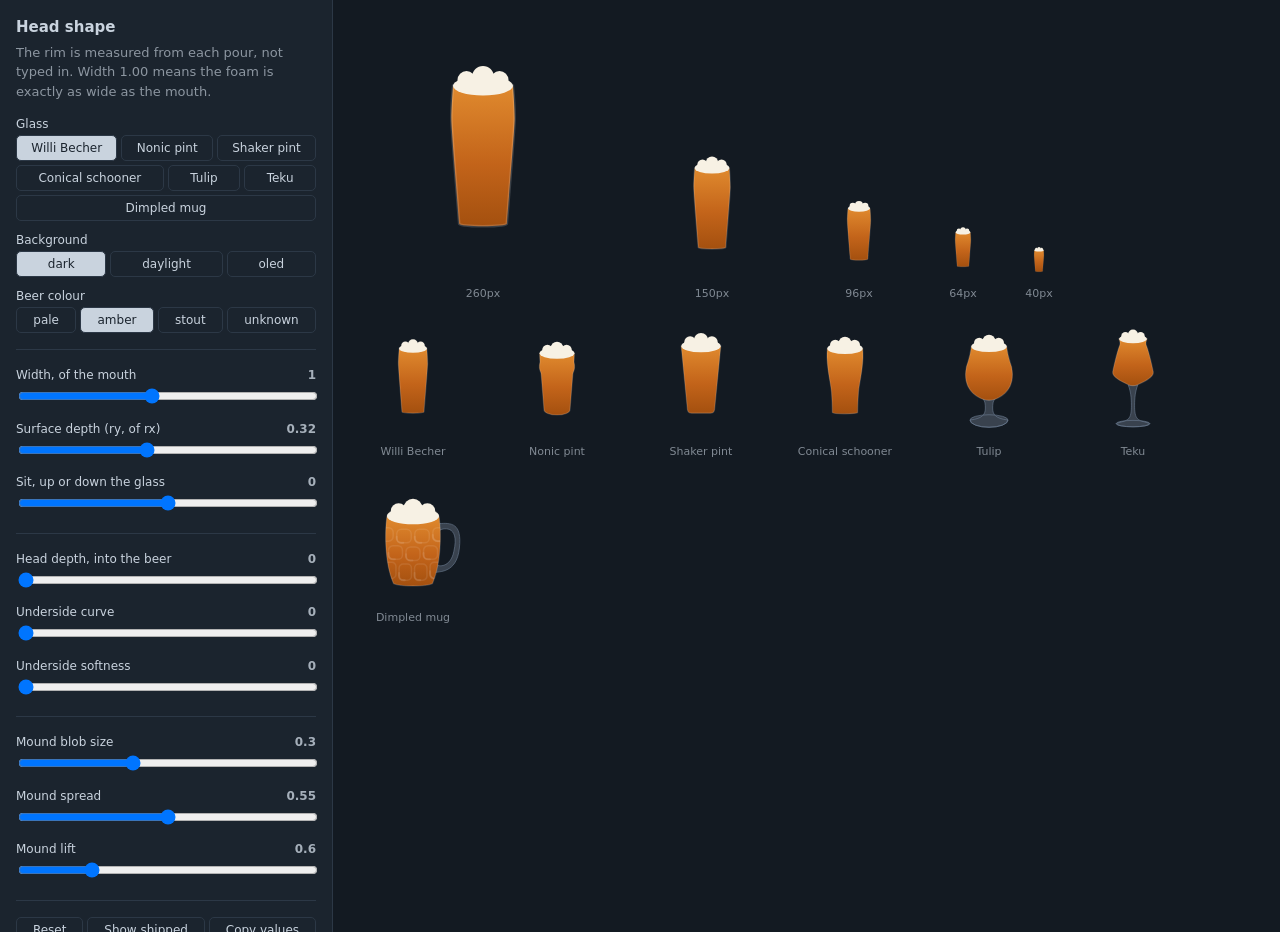
==== prototype/foam_lab.html @ cedbb124 "prototype(glass): a lab for the head - width to the real rim, and depth Two problems with the foam, " ====
<!doctype html>
<meta charset="utf-8"><title>Foam - head shape lab</title>
<style>
  :root { --bg:#131a22; --fg:#c9d3de; --panel:#1b242e; --line:#2c3846; }
  body.light { --bg:#f4f1ec; --fg:#333; --panel:#e7e2da; --line:#cfc8bd; }
  body.oled  { --bg:#000;    --fg:#c9d3de; --panel:#0e0e0e; --line:#242424; }
  body { margin:0; background:var(--bg); color:var(--fg);
         font:13px/1.5 system-ui,sans-serif; display:flex; min-height:100vh; }
  #panel { width:300px; flex:none; padding:16px; background:var(--panel);
           border-right:1px solid var(--line); overflow:auto; max-height:100vh; }
  #stage { flex:1; padding:20px; overflow:auto; }
  h1 { font-size:15px; margin:0 0 4px; }
  p.note { opacity:.65; margin:0 0 14px; }
  label { display:block; margin:10px 0 2px; font-size:12px; }
  label b { float:right; font-weight:600; opacity:.8; }
  input[type=range] { width:100%; }
  .seg { display:flex; gap:4px; flex-wrap:wrap; margin-bottom:8px; }
  .seg button { flex:1 1 auto; padding:5px 8px; font:12px system-ui,sans-serif;
                background:transparent; color:var(--fg); border:1px solid var(--line);
                border-radius:5px; cursor:pointer; }
  .seg button[aria-pressed=true] { background:var(--fg); color:var(--panel); }
  .row { display:flex; gap:24px; align-items:flex-end; flex-wrap:wrap; margin-bottom:16px; }
  .row figure { margin:0; text-align:center; }
  .row figcaption { opacity:.6; font-size:11px; }
  textarea { width:100%; height:120px; margin-top:8px; font:11px/1.4 ui-monospace,monospace;
             background:var(--bg); color:var(--fg); border:1px solid var(--line);
             border-radius:5px; padding:6px; }
  hr { border:0; border-top:1px solid var(--line); margin:16px 0; }
</style>
<body>
<div id="panel">
  <h1>Head shape</h1>
  <p class="note">The rim is measured from each pour, not typed in. Width 1.00
  means the foam is exactly as wide as the mouth.</p>

  <label>Glass</label>
  <div class="seg" id="glass"></div>
  <label>Background</label>
  <div class="seg" id="bg"></div>
  <label>Beer colour</label>
  <div class="seg" id="colour"></div>

  <hr>
  <label>Width, of the mouth <b id="v-width"></b></label>
  <input type="range" id="width" min="0.8" max="1.25" step="0.01">
  <label>Surface depth (ry, of rx) <b id="v-ry"></b></label>
  <input type="range" id="ry" min="0.15" max="0.55" step="0.01">
  <label>Sit, up or down the glass <b id="v-sit"></b></label>
  <input type="range" id="sit" min="-14" max="14" step="0.5">

  <hr>
  <label>Head depth, into the beer <b id="v-depth"></b></label>
  <input type="range" id="depth" min="0" max="90" step="1">
  <label>Underside curve <b id="v-curve"></b></label>
  <input type="range" id="curve" min="0" max="30" step="0.5">
  <label>Underside softness <b id="v-fade"></b></label>
  <input type="range" id="fade" min="0" max="1" step="0.02">

  <hr>
  <label>Mound blob size <b id="v-blob"></b></label>
  <input type="range" id="blob" min="0.15" max="0.55" step="0.01">
  <label>Mound spread <b id="v-spread"></b></label>
  <input type="range" id="spread" min="0.2" max="0.9" step="0.01">
  <label>Mound lift <b id="v-lift"></b></label>
  <input type="range" id="lift" min="0.3" max="1.6" step="0.02">

  <hr>
  <div class="seg">
    <button id="reset">Reset</button>
    <button id="shipped">Show shipped</button>
    <button id="copy">Copy values</button>
  </div>
  <textarea id="out" readonly></textarea>
  <p class="note">Every knob is in the URL - paste it back to keep a setting.</p>
</div>
<div id="stage">
  <div class="row" id="sizes"></div>
  <div class="row" id="all"></div>
</div>
<script>
const DATA = {"glasses": {"willibecher": {"label": "Willi Becher (default)", "pour": "M 184.5 76 C 185.5 86.5 186.56 106.19 186.5 114 C 186.5 125.64 180.47 195.86 177.5 235 A 1 0.11 0 0 1 122.5 235 C 119.53 195.86 113.5 125.64 113.5 114 C 113.44 106.19 114.5 86.5 115.5 76 Z", "outline": [[184.5, 76.0], [184.5750940625, 76.80440203124998], [184.65030249999998, 77.64129124999998], [184.7255146875, 78.50869234375001], [184.80062, 79.40463000000003], [184.8755078125, 80.32712890625], [184.95006749999996, 81.27421375], [185.02418843749996, 82.24390921874999], [185.09776000000005, 83.23424000000003], [185.17067156250002, 84.24323078125002], [185.2428125, 85.26890625], [185.3140721875, 86.30929109375], [185.38433999999995, 87.36240999999998], [185.45350531250003, 88.42628765625001], [185.5214575, 89.49894875], [185.5880859375, 90.57841796875], [185.65328, 91.66272], [185.7169290625, 92.74987953125], [185.77892250000002, 93.83792125000001], [185.83914968750003, 94.92486984375], [185.8975, 96.00874999999999], [185.95386281249998, 97.08758640625], [186.00812750000003, 98.15940375000001], [186.06018343749997, 99.22222671875], [186.10992000000002, 100.27408], [186.1572265625, 101.31298828125], [186.20199249999996, 102.33697624999998], [186.24410718750002, 103.34406859375], [186.28346, 104.33228999999999], [186.31994031250002, 105.29966515625], [186.35343749999998, 106.24421875], [186.3838409375, 107.16397546875001], [186.41104, 108.05696], [186.4349240625, 108.92119703124999], [186.45538249999998, 109.75471124999999], [186.4723046875, 110.55552734375], [186.48558, 111.32167000000001], [186.4950978125, 112.05116390625], [186.5007475, 112.74203375], [186.50241843749998, 113.39230421875], [186.5, 114.0], [186.48883578124997, 114.98143656249998], [186.45591124999999, 116.1741425], [186.40207859375002, 117.56971218750002], [186.32819000000003, 119.15974000000001], [186.23509765625, 120.9358203125], [186.12365375, 122.88954749999998], [185.99471046875, 125.01251593749998], [185.84912000000003, 127.29632000000004], [185.68773453125004, 129.73255406250001], [185.51140625, 132.3128125], [185.32098734375, 135.02868968750002], [185.11732999999995, 137.87177999999997], [184.90128640625005, 140.83367781250004], [184.67370874999997, 143.9059775], [184.43544921875, 147.0802734375], [184.18735999999998, 150.34815999999998], [183.93029328125, 153.7012315625], [183.66510125000005, 157.13108250000005], [183.39263609375, 160.62930718750002], [183.11374999999998, 164.1875], [182.82929515624997, 167.7972553125], [182.54012375, 171.4501675], [182.24708796875, 175.13783093749998], [181.95104, 178.85184], [181.65283203125, 182.5837890625], [181.35331624999998, 186.32527249999998], [181.05334484374998, 190.0678846875], [180.75376999999997, 193.80321999999995], [180.45544390625003, 197.5228728125], [180.15921874999998, 201.2184375], [179.86594671875002, 204.88150843750003], [179.57648, 208.50368000000003], [179.29167078125, 212.07654656250003], [179.01237125, 215.5917025], [178.73943359375, 219.0407421875], [178.47370999999998, 222.41526000000002], [178.21605265624999, 225.70685031250002], [177.96731375000002, 228.9071075], [177.72834546875, 232.0076259375], [177.5, 235.0], [177.41522667766102, 235.23733876457672], [177.1614293663663, 235.4732142567467], [176.74017281093612, 235.70617222566412], [176.1540541981167, 235.9347764079842], [175.40668714406038, 236.1576173829044], [174.50267941518013, 236.37332126171214], [173.44760451973752, 236.58055815826575], [172.24796734531105, 236.77805038818474], [170.91116405400084, 236.9645803461988], [169.44543648263004, 237.1389980130893], [167.85982132908003, 237.3002280459401], [166.164094438043, 237.44727640798422], [164.3687105296886, 237.57923649717114], [162.48473874283752, 237.69529473566982], [160.52379439003997, 237.79473558584664], [158.49796734531105, 237.87694596179284], [156.4197475060374, 237.94141900920297], [154.30194778860636, 237.9877572303003], [152.15762513251573, 238.01567493454272], [150.0, 238.025], [147.84237486748427, 238.01567493454272], [145.69805221139364, 237.9877572303003], [143.5802524939626, 237.94141900920297], [141.50203265468895, 237.87694596179284], [139.47620560996003, 237.79473558584664], [137.51526125716245, 237.69529473566982], [135.6312894703114, 237.57923649717114], [133.835905561957, 237.44727640798422], [132.14017867091994, 237.3002280459401], [130.55456351736996, 237.1389980130893], [129.08883594599916, 236.9645803461988], [127.75203265468895, 236.77805038818474], [126.55239548026246, 236.58055815826575], [125.49732058481987, 236.37332126171214], [124.59331285593962, 236.1576173829044], [123.84594580188327, 235.9347764079842], [123.2598271890639, 235.70617222566412], [122.83857063363371, 235.4732142567467], [122.58477332233898, 235.23733876457672], [122.5, 235.0], [122.27165453125, 232.00762593749997], [122.03268624999998, 228.90710749999997], [121.78394734375, 225.70685031250002], [121.52629000000002, 222.41526000000005], [121.26056640625, 219.0407421875], [120.98762874999998, 215.5917025], [120.70832921874998, 212.0765465625], [120.42352000000002, 208.50368000000006], [120.13405328125002, 204.88150843750003], [119.84078124999999, 201.21843750000002], [119.54455609375002, 197.5228728125], [119.24622999999997, 193.80321999999995], [118.94665515625002, 190.06788468750008], [118.64668375, 186.3252725], [118.34716796875, 182.5837890625], [118.04895999999998, 178.85183999999998], [117.75291203124999, 175.13783093749998], [117.45987625000001, 171.45016750000002], [117.17070484375002, 167.7972553125], [116.88625, 164.1875], [116.60736390624999, 160.6293071875], [116.33489875000001, 157.1310825], [116.06970671875001, 153.70123156250003], [115.81264000000002, 150.34816], [115.56455078125, 147.0802734375], [115.32629125, 143.9059775], [115.09871359375, 140.8336778125], [114.88266999999999, 137.87178], [114.67901265625, 135.02868968750002], [114.48859375, 132.3128125], [114.31226546875001, 129.73255406250001], [114.15088, 127.29632000000001], [114.00528953125001, 125.01251593750001], [113.87634625, 122.88954749999999], [113.76490234375001, 120.9358203125], [113.67181000000001, 119.15974], [113.59792140625001, 117.5697121875], [113.54408875, 116.17414250000002], [113.51116421875, 114.9814365625], [113.5, 114.0], [113.49758156249999, 113.39230421874998], [113.49925249999998, 112.74203375], [113.50490218750001, 112.05116390625001], [113.51442000000002, 111.32167], [113.5276953125, 110.55552734375], [113.54461749999999, 109.75471124999999], [113.56507593749998, 108.92119703124999], [113.58896000000004, 108.05696000000003], [113.61615906250002, 107.16397546875002], [113.6465625, 106.24421875], [113.6800596875, 105.29966515625], [113.71653999999997, 104.33228999999997], [113.75589281250002, 103.34406859375002], [113.79800749999998, 102.33697624999999], [113.8427734375, 101.31298828125], [113.89007999999998, 100.27408], [113.93981656249998, 99.22222671874998], [113.99187250000003, 98.15940375000001], [114.04613718750001, 97.08758640625001], [114.10249999999999, 96.00874999999999], [114.1608503125, 94.92486984374999], [114.22107749999999, 93.83792125000001], [114.2830709375, 92.74987953125], [114.34672, 91.66272000000001], [114.4119140625, 90.57841796875], [114.47854249999999, 89.49894874999998], [114.5464946875, 88.42628765625], [114.61565999999999, 87.36241], [114.68592781250001, 86.30929109375], [114.7571875, 85.26890625], [114.8293284375, 84.24323078125], [114.90224, 83.23424], [114.97581156250001, 82.24390921875], [115.0499325, 81.27421375], [115.1244921875, 80.32712890625], [115.19938, 79.40463], [115.27448531249999, 78.50869234375], [115.3496975, 77.64129125], [115.4249059375, 76.80440203125], [115.5, 76.0], [184.5, 76.0]], "stem": "", "etch": "", "sheen": "", "shipped": [76, 31.5, 10.1]}, "nonicpint": {"label": "Nonic pint", "pour": "M 106.5 88 L 107.5 110 Q 103.87 125.02 109.49 136.23 C 110.24 138.3 110.59 142.02 110.82 145.01 L 117.5 229.5 A 1 0.4 0 0 0 182.5 229.5 L 189.18 145.01 C 189.41 142.02 189.76 138.3 190.51 136.23 Q 196.13 125.02 192.5 110 L 193.5 88 Z", "outline": [[106.5, 88.0], [107.5, 110.0], [107.70105421874999, 112.07678515624998], [107.89335874999998, 114.06363124999999], [108.07712640625002, 115.96277421875003], [108.25257, 117.77645000000003], [108.41990234375, 119.50689453125001], [108.57933624999998, 121.15634374999999], [108.73108453124999, 122.72703359375], [108.87536000000003, 124.22120000000002], [109.01237546875001, 125.64107890625002], [109.14234375, 126.98890625000001], [109.26547765625, 128.26691796875], [109.38198999999997, 129.47734999999997], [109.49209359375004, 130.62243828125006], [109.59600125, 131.70441875], [109.69392578125, 132.72552734375], [109.78607999999998, 133.688], [109.87267671875, 134.59407265624998], [109.95392875000002, 135.44598125000002], [110.03004890625, 136.24596171875], [110.10125, 136.99625000000003], [110.16774484374997, 137.69908203125], [110.22974625, 138.35669375000003], [110.28746703125, 138.97132109375002], [110.34112, 139.5452], [110.39091796875, 140.08056640625], [110.43707375, 140.57965625], [110.47980015625001, 141.04470546875], [110.51930999999999, 141.47795], [110.55581609375, 141.88162578125002], [110.58953125, 142.25796875], [110.62066828125, 142.60921484375], [110.64944, 142.9376], [110.67605921875, 143.24536015625], [110.70073875, 143.53473125], [110.72369140625, 143.80794921875], [110.74513, 144.06725], [110.76526734375, 144.31486953125], [110.78431624999999, 144.55304375], [110.80248953124999, 144.78400859375], [110.82, 145.01], [117.5, 229.5], [117.60018665367335, 228.48003175553802], [117.90012893065803, 227.466351954477], [118.39797758707552, 226.46521026987324], [119.0906632204075, 225.4827790731257], [119.97391519338318, 224.52511537925383], [121.04228796387804, 223.5981235033859], [122.28919465849201, 222.70751865869266], [123.70694768281422, 221.85879172019784], [125.28680611799899, 221.05717537170761], [127.0190296114372, 220.3076118445749], [128.89293842926904, 219.6147224471996], [130.89697930049462, 218.9827790731257], [133.01879664673166, 218.4156778633968], [135.24530875846472, 217.9169151855512], [137.5627884481346, 217.48956607735326], [139.95694768281422, 217.136265288163], [142.41302567468307, 216.85919103483022], [144.9158798861925, 216.6600515722632], [147.45007938884504, 216.54007466146933], [150.0, 216.5], [152.54992061115496, 216.54007466146933], [155.0841201138075, 216.6600515722632], [157.58697432531693, 216.8591910348302], [160.04305231718578, 217.136265288163], [162.43721155186543, 217.48956607735326], [164.75469124153528, 217.9169151855512], [166.98120335326834, 218.4156778633968], [169.10302069950538, 218.9827790731257], [171.10706157073096, 219.6147224471996], [172.9809703885628, 220.3076118445749], [174.713193882001, 221.05717537170761], [176.29305231718578, 221.85879172019784], [177.710805341508, 222.70751865869266], [178.95771203612196, 223.5981235033859], [180.0260848066168, 224.52511537925383], [180.90933677959248, 225.48277907312567], [181.6020224129245, 226.46521026987324], [182.099871069342, 227.466351954477], [182.39981334632665, 228.48003175553802], [182.5, 229.5], [189.18, 145.01], [189.19747937499997, 144.78441843749997], [189.21543499999996, 144.5563225], [189.23389312500004, 144.3259353125], [189.25288000000003, 144.09348000000006], [189.27242187500002, 143.8591796875], [189.292545, 143.6232575], [189.31327562499996, 143.38593656249998], [189.33464000000004, 143.14744000000005], [189.35666437500004, 142.90799093750002], [189.379375, 142.6678125], [189.40279812500003, 142.42712781250003], [189.42695999999998, 142.18615999999997], [189.45188687500004, 141.94513218750004], [189.477605, 141.70426750000001], [189.50414062500002, 141.4637890625], [189.53152, 141.22392], [189.55976937499995, 140.98488343749997], [189.58891500000004, 140.74690250000003], [189.618983125, 140.51020031250002], [189.65, 140.275], [189.681991875, 140.0415246875], [189.71498499999998, 139.8099975], [189.74900562499997, 139.5806415625], [189.78408000000002, 139.35368000000003], [189.82023437499998, 139.1293359375], [189.85749499999997, 138.90783249999998], [189.895888125, 138.68939281250002], [189.93543999999997, 138.47424], [189.976176875, 138.2625971875], [190.018125, 138.0546875], [190.061310625, 137.8507340625], [190.10576, 137.65096], [190.15149937500001, 137.4555884375], [190.198555, 137.26484250000001], [190.246953125, 137.0789453125], [190.29672000000002, 136.89812], [190.34788187499998, 136.7225896875], [190.400465, 136.55257749999998], [190.454495625, 136.3883065625], [190.51, 136.23], [193.5, 88.0], [106.5, 88.0]], "stem": "", "etch": "", "sheen": "", "shipped": [88, 40.5, 13.0]}, "default": {"label": "Shaker pint", "pour": "M 100.5 70 L 116 228 Q 117 238 127 238 L 173 238 Q 183 238 184 228 L 199.5 70 Z", "outline": [[100.5, 70.0], [116.0, 228.0], [173.0, 238.0], [199.5, 70.0], [100.5, 70.0]], "stem": "", "etch": "", "sheen": "", "shipped": [70, 46.5, 14.9]}, "schooner": {"label": "Conical schooner", "pour": "M 194 76 C 195.05 85.83 195.11 92.14 194.9 100.14 C 193.25 137.29 185.84 161.82 183.77 184.46 C 182.33 204.09 181.69 220.08 181.5 236 A 1 0.11 0 0 1 118.5 236 C 118.31 220.08 117.67 204.09 116.23 184.46 C 114.16 161.82 106.75 137.29 105.1 100.14 C 104.89 92.14 104.95 85.83 106 76 Z", "outline": [[194.0, 76.0], [194.07690499999998, 76.73073140624999], [194.15016499999996, 77.44875124999999], [194.21984750000001, 78.15454796875001], [194.28602, 78.84861000000001], [194.34875, 79.53142578125001], [194.40810499999998, 80.20348375], [194.4641525, 80.86527234375], [194.51696000000004, 81.51728], [194.566595, 82.15999515625], [194.613125, 82.79390625], [194.65661749999998, 83.41950171874998], [194.69713999999996, 84.03726999999998], [194.73476000000005, 84.64769953125003], [194.769545, 85.25127875], [194.80156250000002, 85.84849609375], [194.83087999999998, 86.43984], [194.857565, 87.02579890625], [194.88168500000006, 87.60686125000001], [194.90330750000004, 88.18351546875002], [194.9225, 88.75625000000001], [194.93932999999998, 89.32555328124998], [194.953865, 89.89191375000001], [194.9661725, 90.45581984374999], [194.97632000000002, 91.01776000000001], [194.984375, 91.57822265625], [194.990405, 92.13769624999998], [194.99447750000002, 92.69666921875], [194.99666, 93.25563], [194.99702000000002, 93.81506703125001], [194.99562500000002, 94.37546875000001], [194.9925425, 94.93732359375], [194.98784, 95.50112], [194.981585, 96.06734640625001], [194.973845, 96.63649125], [194.9646875, 97.20904296875], [194.95418, 97.78549000000001], [194.94239, 98.36632078125001], [194.92938500000002, 98.95202375], [194.91523250000003, 99.54308734375], [194.9, 100.14], [194.7656234375, 102.90275515625], [194.61068749999998, 105.61919124999999], [194.4362328125, 108.29031421875001], [194.24330000000006, 110.91713000000003], [194.0329296875, 113.50064453124999], [193.8061625, 116.04186374999999], [193.5640390625, 118.54179359374997], [193.30760000000006, 121.00144000000003], [193.03788593750005, 123.42180890625002], [192.7559375, 125.80390625000001], [192.4627953125, 128.14873796875], [192.15949999999998, 130.45730999999998], [191.84709218750004, 132.73062828125003], [191.5266125, 134.96969875], [191.19910156249998, 137.17552734375], [190.86559999999997, 139.34911999999997], [190.5271484375, 141.49148265624996], [190.18478750000003, 143.60362125], [189.8395578125, 145.68654171875], [189.4925, 147.74125], [189.1446546875, 149.76875203125], [188.79706249999998, 151.77005375], [188.4507640625, 153.74616109375], [188.10680000000002, 155.69808], [187.7662109375, 157.62681640625], [187.43003749999997, 159.53337624999998], [187.0993203125, 161.41876546875], [186.77509999999998, 163.28399], [186.4584171875, 165.13005578125], [186.15031249999998, 166.95796875], [185.85182656250004, 168.76873484375], [185.56400000000002, 170.56336], [185.28787343750002, 172.34285015625], [185.02448750000002, 174.10821125], [184.77488281249998, 175.86044921875], [184.54010000000002, 177.60057], [184.3211796875, 179.32957953124998], [184.11916250000002, 181.04848375], [183.93508906250003, 182.75828859375], [183.77, 184.46], [183.66349453125, 185.92548078125], [183.55995625, 187.37764625], [183.45935234375, 188.81683109375], [183.36165000000005, 190.24337000000003], [183.26681640625, 191.65759765625], [183.17481875, 193.05984875], [183.08562421874996, 194.45045796875], [182.99920000000006, 195.82976000000005], [182.91551328125004, 197.19808953125002], [182.83453125, 198.55578125], [182.75622109374999, 199.90316984375], [182.68054999999995, 201.24058999999997], [182.60748515625005, 202.56837640625005], [182.53699375000002, 203.88686374999997], [182.46904296875, 205.19638671875], [182.4036, 206.49728], [182.34063203124998, 207.78987828124997], [182.28010625000005, 209.07451625000007], [182.22198984375, 210.35152859375003], [182.16625, 211.62125], [182.11285390625, 212.88401515625003], [182.06176875, 214.14015875], [182.01296171875, 215.39001546875], [181.96640000000002, 216.63392000000005], [181.92205078125, 217.87220703125], [181.87988124999998, 219.10521125], [181.83985859375, 220.33326734375004], [181.80194999999998, 221.55670999999998], [181.76612265625002, 222.77587390625], [181.73234374999998, 223.99109375], [181.70058046875, 225.20270421875], [181.6708, 226.41104], [181.64296953125, 227.61643578125], [181.61705625000002, 228.81922624999999], [181.59302734375, 230.01974609375], [181.57085, 231.21833], [181.55049140625, 232.41531265625002], [181.53191875, 233.61102875], [181.51509921875, 234.80581296875002], [181.5, 236.0], [181.40289601259354, 236.271860766697], [181.11218272874683, 236.5420454213644], [180.62965249252682, 236.8088881857607], [179.95828026329733, 237.0707438855092], [179.10220527410553, 237.32599809314505], [178.06670551193358, 237.57307708159752], [176.8581651771539, 237.81045752674078], [175.48403532281083, 238.03667589919343], [173.95278791640098, 238.2503374874641], [172.27386360737626, 238.45012499681138], [170.45761352240078, 238.6348066708041], [168.5152354472129, 238.8032438855092], [166.45870478855238, 238.95439816948692], [164.3007007417957, 239.0873376063127], [162.05452811950033, 239.20124258015161], [159.73403532281085, 239.2954108289627], [157.35352896146102, 239.36926177417794], [154.92768564876727, 239.42234010016216], [152.4714615154271, 239.4543185613853], [150.0, 239.465], [147.5285384845729, 239.4543185613853], [145.0723143512327, 239.42234010016216], [142.64647103853898, 239.36926177417794], [140.26596467718915, 239.2954108289627], [137.94547188049967, 239.20124258015161], [135.69929925820426, 239.0873376063127], [133.54129521144762, 238.95439816948692], [131.48476455278708, 238.8032438855092], [129.54238647759922, 238.6348066708041], [127.72613639262374, 238.45012499681138], [126.04721208359902, 238.2503374874641], [124.51596467718916, 238.03667589919343], [123.14183482284609, 237.81045752674078], [121.93329448806641, 237.57307708159752], [120.89779472589447, 237.32599809314505], [120.04171973670266, 237.0707438855092], [119.37034750747318, 236.8088881857607], [118.88781727125316, 236.5420454213644], [118.59710398740647, 236.271860766697], [118.5, 236.0], [118.48490078124999, 234.80581296875], [118.46808124999998, 233.61102874999995], [118.44950859375002, 232.41531265625005], [118.42915000000002, 231.21833000000004], [118.40697265625, 230.01974609375003], [118.38294375, 228.81922625], [118.35703046875, 227.61643578125], [118.32920000000003, 226.41104000000007], [118.29941953125002, 225.20270421875006], [118.26765624999999, 223.99109374999998], [118.23387734375, 222.77587390625], [118.19804999999998, 221.55670999999998], [118.16014140625005, 220.33326734375007], [118.12011874999999, 219.10521125000002], [118.07794921874999, 217.87220703124999], [118.03359999999999, 216.63392], [117.98703828124998, 215.39001546874997], [117.93823125000002, 214.14015875], [117.88714609375, 212.88401515625], [117.83375000000001, 211.62125], [117.77801015624999, 210.35152859375], [117.71989375, 209.07451625000002], [117.65936796875, 207.78987828125], [117.5964, 206.49728000000002], [117.53095703125, 205.19638671875], [117.46300624999999, 203.88686375], [117.39251484375, 202.56837640625002], [117.31944999999999, 201.24059], [117.24377890625, 199.90316984375], [117.16546875, 198.55578125], [117.08448671875001, 197.19808953125002], [117.0008, 195.82976000000002], [116.91437578125002, 194.45045796875002], [116.82518125, 193.05984875000001], [116.73318359375, 191.65759765625], [116.63835, 190.24337000000003], [116.54064765625, 188.81683109374998], [116.44004375, 187.37764625], [116.33650546875, 185.92548078125], [116.23, 184.46], [116.06491093749999, 182.75828859375], [115.88083749999998, 181.04848375], [115.67882031250001, 179.32957953125], [115.4599, 177.60057000000003], [115.2251171875, 175.86044921875], [114.9755125, 174.10821124999998], [114.71212656249999, 172.34285015624997], [114.43600000000004, 170.56336000000005], [114.14817343750002, 168.76873484375005], [113.8496875, 166.95796875], [113.5415828125, 165.13005578125004], [113.22489999999998, 163.28398999999996], [112.90067968750003, 161.41876546875002], [112.5699625, 159.53337625], [112.2337890625, 157.62681640625], [111.89319999999998, 155.69807999999998], [111.54923593749999, 153.74616109374998], [111.20293750000002, 151.77005375000002], [110.8553453125, 149.76875203125], [110.50750000000001, 147.74125], [110.16044218749998, 145.68654171874996], [109.8152125, 143.60362125], [109.4728515625, 141.49148265625], [109.13440000000001, 139.34912], [108.8008984375, 137.17552734375], [108.4733875, 134.96969874999996], [108.15290781249999, 132.73062828124998], [107.84049999999999, 130.45730999999998], [107.53720468750001, 128.14873796875], [107.2440625, 125.80390625000001], [106.9621140625, 123.42180890624999], [106.69239999999999, 121.00144], [106.4359609375, 118.54179359375], [106.1938375, 116.04186375], [105.9670703125, 113.50064453124999], [105.7567, 110.91713], [105.56376718749999, 108.29031421875], [105.3893125, 105.61919125], [105.2343765625, 102.90275515625], [105.1, 100.14], [105.0847675, 99.54308734375], [105.07061499999999, 98.95202375], [105.05761000000001, 98.36632078125001], [105.04582, 97.78549000000001], [105.03531249999999, 97.20904296875], [105.02615499999999, 96.63649124999999], [105.01841499999999, 96.06734640625], [105.01216000000002, 95.50112000000003], [105.00745750000002, 94.93732359375002], [105.004375, 94.37546875000001], [105.00298000000001, 93.81506703125], [105.00333999999997, 93.25562999999997], [105.00552250000001, 92.69666921875002], [105.00959499999999, 92.13769624999999], [105.015625, 91.57822265625], [105.02368, 91.01776], [105.0338275, 90.45581984374999], [105.046135, 89.89191375000001], [105.06067, 89.32555328125], [105.0775, 88.75625], [105.09669249999999, 88.18351546875], [105.118315, 87.60686125000001], [105.142435, 87.02579890625], [105.16912, 86.43984], [105.1984375, 85.84849609375], [105.230455, 85.25127874999998], [105.26523999999999, 84.64769953125], [105.30286, 84.03726999999999], [105.34338250000002, 83.41950171875], [105.386875, 82.79390624999999], [105.43340500000001, 82.15999515625], [105.48304, 81.51728], [105.5358475, 80.86527234375001], [105.591895, 80.20348375], [105.65125, 79.53142578125], [105.71398000000002, 78.84861000000001], [105.7801525, 78.15454796875], [105.849835, 77.44875125], [105.923095, 76.73073140625], [106.0, 76.0], [194.0, 76.0]], "stem": "", "etch": "", "sheen": "", "shipped": [76, 41.0, 13.1]}, "tulip": {"label": "Tulip", "pour": "M 106 71 C 102 100 97 110 93.5 122.5 C 82.5 175.5 116.42 196.37 135 203 Q 150 208 165 203 C 183.58 196.37 217.5 175.5 206.5 122.5 C 203 110 198 100 194 71 Z", "outline": [[106.0, 71.0], [105.6981640625, 73.1397109375], [105.39281249999998, 75.21018749999998], [105.08417968750003, 77.21344531250001], [104.77250000000002, 79.15150000000001], [104.4580078125, 81.0263671875], [104.14093749999999, 82.8400625], [103.82152343749998, 84.59460156249999], [103.50000000000003, 86.29200000000003], [103.17660156250001, 87.93427343750001], [102.8515625, 89.5234375], [102.5251171875, 91.0615078125], [102.19749999999998, 92.55049999999997], [101.86894531250002, 93.99242968750002], [101.5396875, 95.3893125], [101.2099609375, 96.7431640625], [100.88, 98.056], [100.55003906249999, 99.3298359375], [100.22031250000002, 100.56668750000003], [99.89105468750002, 101.7685703125], [99.5625, 102.9375], [99.2348828125, 104.07549218749999], [98.9084375, 105.1845625], [98.5833984375, 106.26672656250001], [98.26, 107.324], [97.9384765625, 108.3583984375], [97.61906249999998, 109.37193749999997], [97.30199218749999, 110.3666328125], [96.9875, 111.34449999999998], [96.67582031250001, 112.3075546875], [96.3671875, 113.2578125], [96.0618359375, 114.1972890625], [95.76, 115.128], [95.4619140625, 116.0519609375], [95.1678125, 116.97118750000001], [94.8779296875, 117.8876953125], [94.5925, 118.8035], [94.31175781249999, 119.7206171875], [94.0359375, 120.64106249999999], [93.7652734375, 121.5668515625], [93.5, 122.5], [92.7582834375, 126.41503578125], [92.17936749999998, 130.21126124999998], [91.75760281250001, 133.89035359375], [91.48734, 137.45399], [91.3629296875, 140.90384765625], [91.3787225, 144.24160375], [91.5290690625, 147.46893546874998], [91.80832000000002, 150.58752], [92.2108259375, 153.59903453125], [92.7309375, 156.50515625], [93.36300531250001, 159.30756234375], [94.10137999999998, 162.00793], [94.94041218750003, 164.60793640625005], [95.87445249999999, 167.10925874999998], [96.8978515625, 169.51357421875], [98.00496, 171.82255999999998], [99.1901284375, 174.03789328124998], [100.4477075, 176.16125125000002], [101.7720478125, 178.19431109375], [103.1575, 180.13875000000002], [104.5984146875, 181.99624515624998], [106.0891425, 183.76847375], [107.62403406250002, 185.45711296875], [109.19744, 187.06384], [110.8037109375, 188.59033203125], [112.4371975, 190.03826625], [114.0922503125, 191.40931984375], [115.76321999999999, 192.70516999999995], [117.4444571875, 193.92749390625], [119.1303125, 195.07796875], [120.8151365625, 196.15827171875003], [122.49328000000001, 197.17007999999998], [124.15909343750002, 198.11507078125], [125.8069275, 198.99492125], [127.43113281250001, 199.81130859375], [129.02606, 200.56591000000003], [130.58605968749998, 201.26040265625], [132.1054825, 201.89646374999998], [133.5786790625, 202.47577046875], [135.0, 203.0], [138.6155396875, 202.47577046874997], [142.17326749999998, 201.89646374999995], [145.67034656250001, 201.26040265625005], [149.10394000000002, 200.56591000000003], [152.47121093750002, 199.81130859375], [155.7693225, 198.99492124999998], [158.99543781249997, 198.11507078124998], [162.14672000000002, 197.17008000000007], [165.22033218750002, 196.15827171875], [168.2134375, 195.07796875], [171.12319906250002, 193.92749390625], [173.94677999999996, 192.70516999999998], [176.68134343750003, 191.40931984375004], [179.32405250000002, 190.03826625], [181.8720703125, 188.59033203125], [184.32255999999998, 187.06384], [186.67268468749998, 185.45711296875], [188.91960750000004, 183.76847375000003], [191.06049156250003, 181.99624515625], [193.0925, 180.13875000000002], [195.01279593750002, 178.19431109375], [196.81854250000004, 176.16125125000002], [198.50690281250002, 174.03789328125], [200.07504, 171.82256000000004], [201.5201171875, 169.51357421875], [202.8392975, 167.10925874999998], [204.02974406250001, 164.60793640625002], [205.08862, 162.00793], [206.01308843750002, 159.30756234375002], [206.80031250000002, 156.50515625], [207.4474553125, 153.59903453125], [207.95168, 150.58751999999998], [208.31014968750003, 147.46893546875], [208.5200275, 144.24160375000002], [208.5784765625, 140.90384765625], [208.48266, 137.45399], [208.2297409375, 133.89035359374998], [207.81688250000002, 130.21126125], [207.2412478125, 126.41503578125], [206.5, 122.5], [206.2347265625, 121.56685156249999], [205.96406249999998, 120.64106249999999], [205.6882421875, 119.72061718750001], [205.40750000000003, 118.80350000000001], [205.1220703125, 117.8876953125], [204.8321875, 116.9711875], [204.53808593749997, 116.0519609375], [204.24000000000007, 115.12800000000004], [203.9381640625, 114.19728906250002], [203.6328125, 113.2578125], [203.3241796875, 112.3075546875], [203.01249999999996, 111.34449999999998], [202.69800781250004, 110.36663281250003], [202.3809375, 109.3719375], [202.0615234375, 108.3583984375], [201.73999999999998, 107.32399999999998], [201.41660156249998, 106.2667265625], [201.0915625, 105.18456250000003], [200.76511718749998, 104.0754921875], [200.4375, 102.9375], [200.10894531249997, 101.76857031249999], [199.77968750000002, 100.5666875], [199.44996093749998, 99.32983593750001], [199.12, 98.056], [198.7900390625, 96.7431640625], [198.4603125, 95.38931249999999], [198.13105468749998, 93.99242968749999], [197.80249999999995, 92.55049999999999], [197.47488281250003, 91.06150781250001], [197.1484375, 89.5234375], [196.82339843749997, 87.9342734375], [196.5, 86.292], [196.1784765625, 84.59460156250002], [195.8590625, 82.8400625], [195.5419921875, 81.0263671875], [195.22750000000002, 79.1515], [194.9158203125, 77.2134453125], [194.60718749999998, 75.2101875], [194.3018359375, 73.1397109375], [194.0, 71.0], [106.0, 71.0]], "stem": "M 197.5 255 C 165 251.5 159 240 159.14 225.02 C 159.38 216.31 159.15 207.5 165 203 Q 150 208 135 203 C 140.85 207.5 140.62 216.31 140.86 225.02 C 141 240 135 251.5 102.5 255 A 47 18 0 0 0 197.5 255 Z M 102.5 255 A 47 18 0 1 0 197.5 255 A 47 13 0 1 0 102.5 255 Z", "etch": "", "sheen": "", "shipped": [71, 41.0, 13.1]}, "teku": {"label": "Teku", "pour": "M 114.68 51.99 C 117.77 57.55 118.16 64.42 117.05 67.63 C 110.36 84.47 102.68 118.18 99.31 134.36 C 97.06 145.81 117 157.5 138.5 167 C 146 170 154 170 161.5 167 C 183 157.5 202.94 145.81 200.69 134.36 C 197.32 118.18 189.64 84.47 182.95 67.63 C 181.84 64.42 182.23 57.55 185.32 51.99 Z", "outline": [[114.68, 51.99], [114.90670624999998, 52.40937859374999], [115.12339999999999, 52.833203749999996], [115.33019375000002, 53.26100953125001], [115.52720000000002, 53.692330000000005], [115.71453125000002, 54.12669921875], [115.8923, 54.56365125], [116.06061874999999, 55.00272015625], [116.21960000000004, 55.44344000000002], [116.36935625000002, 55.88534484375001], [116.51, 56.32796875], [116.64164375, 56.77084578125], [116.76439999999998, 57.21350999999998], [116.87838125000003, 57.65549546875001], [116.9837, 58.09633624999999], [117.08046875, 58.53556640625], [117.16879999999999, 58.97271999999999], [117.24880624999999, 59.407331093749995], [117.32060000000001, 59.83893375000001], [117.38429375, 60.267062031250006], [117.44, 60.69125], [117.48783125, 61.11103171875], [117.52790000000002, 61.52594125], [117.56031875, 61.935512656250005], [117.5852, 62.33928], [117.60265625, 62.73677734375], [117.6128, 63.12753875], [117.61574375, 63.51109828125], [117.61159999999998, 63.88699], [117.60048125, 64.25474796875], [117.58250000000001, 64.61390625], [117.55776875000001, 64.96399890625], [117.5264, 65.30456000000001], [117.48850625, 65.63512359375], [117.4442, 65.95522375], [117.39359375000001, 66.26439453124999], [117.33680000000001, 66.56217], [117.27393125, 66.84808421874999], [117.2051, 67.12167124999999], [117.13041874999999, 67.38246515624999], [117.05, 67.63], [116.54647656249999, 68.92409374999998], [116.03973749999999, 70.27822499999999], [115.53027968750003, 71.68916875000001], [115.01860000000002, 73.1537], [114.50519531249999, 74.66859375], [113.99056249999998, 76.23062499999997], [113.47519843749997, 77.83656875], [112.95960000000004, 79.48320000000001], [112.44426406250001, 81.16729375], [111.9296875, 82.88562499999999], [111.4163671875, 84.63496875], [110.90479999999998, 86.41209999999997], [110.39548281250003, 88.21379375000004], [109.8889125, 90.036825], [109.38558593750001, 91.87796875000001], [108.88599999999998, 93.73399999999998], [108.39065156249998, 95.60169374999998], [107.9000375, 97.47782500000001], [107.4146546875, 99.35916875000001], [106.935, 101.24249999999999], [106.4615703125, 103.12459375], [105.99486250000001, 105.00222500000001], [105.53537343750001, 106.87216875000001], [105.0836, 108.73120000000002], [104.6400390625, 110.57609375], [104.2051875, 112.403625], [103.7795421875, 114.21056875000002], [103.3636, 115.99369999999999], [102.95785781250001, 117.74979375000001], [102.5628125, 119.47562500000001], [102.1789609375, 121.16796875000001], [101.80680000000001, 122.82360000000001], [101.44682656250001, 124.43929375000002], [101.0995375, 126.01182500000002], [100.7654296875, 127.53796875], [100.44500000000002, 129.01450000000003], [100.1387453125, 130.43819375], [99.84716250000001, 131.80582500000003], [99.5707484375, 133.11416875], [99.31, 134.36], [99.18253390625, 135.21916203125], [99.13634625, 136.07899625], [99.16950296875001, 136.93927484375004], [99.28007000000002, 137.79977000000002], [99.46611328125, 138.66025390625], [99.72569874999999, 139.52049875], [100.05689234375, 140.38027671875], [100.45776000000004, 141.23936000000006], [100.92636765625001, 142.09752078125004], [101.46078125, 142.95453125], [102.05906671875, 143.81016359375002], [102.71928999999997, 144.66418999999996], [103.43951703125002, 145.51638265625002], [104.21781375, 146.36651375], [105.05224609375, 147.21435546875], [105.94087999999999, 148.05967999999996], [106.88178140624998, 148.90225953125], [107.87301625, 149.74186625000002], [108.91265046875, 150.57827234375], [109.99875, 151.41125], [111.12938078124999, 152.24057140624998], [112.30260875, 153.06600875], [113.51649984375001, 153.88733421875], [114.76912000000002, 154.70432000000002], [116.05853515625, 155.51673828125], [117.38281125, 156.32436124999998], [118.74001421875, 157.12696109375], [120.12821, 157.92431], [121.54546453125002, 158.71618015625], [122.98984375, 159.50234375], [124.45941359375001, 160.28257296875], [125.95224000000002, 161.05664000000002], [127.46638890624999, 161.82431703125002], [128.99992625, 162.58537625], [130.55091796875, 163.33958984375], [132.11743, 164.08673], [133.69752828125, 164.82656890625], [135.28927875, 165.55887875], [136.89074734374998, 166.28343171875], [138.5, 167.0], [139.063421875, 167.21937499999996], [139.62862499999997, 167.42749999999995], [140.195515625, 167.62437500000001], [140.76399999999998, 167.81], [141.333984375, 167.984375], [141.905375, 168.14749999999998], [142.478078125, 168.299375], [143.05200000000002, 168.44000000000005], [143.62704687500002, 168.56937500000004], [144.203125, 168.6875], [144.780140625, 168.794375], [145.35799999999998, 168.88999999999996], [145.93660937500005, 168.97437500000004], [146.515875, 169.04749999999999], [147.095703125, 169.109375], [147.676, 169.15999999999997], [148.256671875, 169.19937499999997], [148.83762500000003, 169.22750000000002], [149.418765625, 169.24437500000002], [150.0, 169.25], [150.58123437499998, 169.244375], [151.162375, 169.22750000000002], [151.743328125, 169.199375], [152.324, 169.16000000000003], [152.904296875, 169.109375], [153.48412499999998, 169.04749999999999], [154.06339062499998, 168.974375], [154.642, 168.88999999999996], [155.21985937500003, 168.794375], [155.796875, 168.6875], [156.37295312499998, 168.569375], [156.948, 168.44], [157.521921875, 168.299375], [158.094625, 168.14749999999998], [158.666015625, 167.984375], [159.23600000000002, 167.81], [159.804484375, 167.62437500000001], [160.371375, 167.42749999999998], [160.936578125, 167.219375], [161.5, 167.0], [163.10925265625, 166.28343171875], [164.71072124999998, 165.55887874999996], [166.30247171875, 164.82656890625003], [167.88257000000002, 164.08673], [169.44908203125001, 163.33958984375], [171.00007374999998, 162.58537624999997], [172.53361109374998, 161.82431703125], [174.04776000000004, 161.05664000000004], [175.54058640625001, 160.28257296875003], [177.01015625, 159.50234375000002], [178.45453546874998, 158.71618015625], [179.87178999999998, 157.92430999999996], [181.25998578125, 157.12696109375005], [182.61718875, 156.32436124999998], [183.94146484375, 155.51673828125], [185.23087999999996, 154.70432], [186.48350015625, 153.88733421874997], [187.69739125, 153.06600875000004], [188.87061921875, 152.24057140625], [190.00125, 151.41125], [191.08734953125, 150.57827234375], [192.12698375, 149.74186625000002], [193.11821859375, 148.90225953125002], [194.05912, 148.05968000000001], [194.94775390625, 147.21435546875], [195.78218625, 146.36651375], [196.56048296875002, 145.51638265625002], [197.28070999999994, 144.66419], [197.94093328125, 143.81016359375002], [198.53921875, 142.95453125], [199.07363234375003, 142.09752078125], [199.54224, 141.23936], [199.94310765625, 140.38027671875], [200.27430125, 139.52049875], [200.53388671875, 138.66025390625], [200.71993000000003, 137.79977000000002], [200.83049703125, 136.93927484375], [200.86365375, 136.07899625000002], [200.81746609375, 135.21916203125002], [200.69, 134.36], [200.42925156249999, 133.11416875], [200.15283749999995, 131.805825], [199.86125468750004, 130.43819375000004], [199.55500000000004, 129.01450000000003], [199.23457031249998, 127.53796875], [198.9004625, 126.01182499999999], [198.55317343749996, 124.43929374999999], [198.19320000000008, 122.82360000000003], [197.8210390625, 121.16796875000003], [197.43718750000002, 119.475625], [197.04214218750002, 117.74979375000001], [196.63639999999998, 115.99369999999998], [196.22045781250006, 114.21056875000002], [195.79481249999998, 112.40362500000002], [195.35996093749998, 110.57609375], [194.91639999999998, 108.7312], [194.46462656249997, 106.87216874999999], [194.00513750000005, 105.00222500000004], [193.5384296875, 103.12459375000002], [193.06500000000003, 101.2425], [192.58534531249995, 99.35916875], [192.0999625, 97.477825], [191.6093484375, 95.60169375000001], [191.11400000000003, 93.73400000000001], [190.6144140625, 91.87796875000001], [190.1110875, 90.036825], [189.6045171875, 88.21379375], [189.09519999999998, 86.4121], [188.5836328125, 84.63496875000001], [188.0703125, 82.885625], [187.5557359375, 81.16729375], [187.04039999999998, 79.4832], [186.5248015625, 77.83656875], [186.0094375, 76.230625], [185.4948046875, 74.66859375], [184.9814, 73.15369999999999], [184.4697203125, 71.68916875], [183.96026249999997, 70.278225], [183.4535234375, 68.92409375], [182.95, 67.63], [182.86958124999998, 67.38246515624999], [182.79489999999996, 67.12167124999999], [182.72606875000002, 66.84808421875], [182.66320000000002, 66.56217000000001], [182.60640625000002, 66.26439453125], [182.55579999999998, 65.95522374999999], [182.51149374999994, 65.63512359374998], [182.47360000000006, 65.30456000000001], [182.44223125000005, 64.96399890625001], [182.4175, 64.61390625], [182.39951875, 64.25474796875], [182.38839999999996, 63.88698999999999], [182.38425625000005, 63.511098281250014], [182.3872, 63.12753875], [182.39734375, 62.73677734375], [182.41479999999999, 62.33927999999999], [182.43968124999998, 61.93551265624999], [182.4721, 61.52594125000002], [182.51216875, 61.11103171875], [182.55999999999997, 60.69125], [182.61570625000002, 60.26706203124999], [182.6794, 59.838933749999995], [182.75119374999997, 59.40733109375], [182.83119999999997, 58.97272000000001], [182.91953125, 58.53556640625], [183.0163, 58.09633624999999], [183.12161874999998, 57.65549546875], [183.23559999999998, 57.21350999999999], [183.35835624999999, 56.77084578125], [183.49, 56.32796875], [183.63064375, 55.885344843750005], [183.7804, 55.44344], [183.93938125, 55.00272015625001], [184.10769999999997, 54.56365125], [184.28546874999998, 54.12669921875], [184.4728, 53.69233], [184.66980624999997, 53.26100953125], [184.8766, 52.83320375], [185.09329375, 52.40937859375], [185.32, 51.99], [114.68, 51.99]], "stem": "M 192 264 C 166.5 255 154.5 259 154 223 C 154 210.5 153.5 187.5 162.34 166.44 C 154.56 169.7 145.44 169.7 137.66 166.44 C 146.5 187.5 146 210.5 146 223 C 145.5 259 133.5 255 108 264 A 42 8 0 0 0 192 264 Z M 108 264 A 42 8 0 1 0 192 264 A 42 8 0 1 0 108 264 Z", "etch": "", "sheen": "", "shipped": [51.99, 32.3, 10.3]}, "dimpledmug": {"label": "Dimpled mug", "pour": "M 85 80 C 78.5 123 80 199 100.5 247 A 1 0.16 0 0 0 199.5 247 C 220 199 221.5 123 215 80 Z", "outline": [[85.0, 80.0], [84.52767187499998, 83.285921875], [84.08637499999998, 86.68987499999997], [83.677140625, 90.20614062500002], [83.301, 93.82900000000001], [82.958984375, 97.552734375], [82.652125, 101.371625], [82.381453125, 105.27995312499999], [82.14800000000002, 109.27200000000002], [81.95279687500002, 113.34204687500001], [81.796875, 117.484375], [81.68126562500001, 121.693265625], [81.60699999999999, 125.96299999999998], [81.57510937500003, 130.28785937500004], [81.586625, 134.662125], [81.642578125, 139.080078125], [81.74399999999999, 143.536], [81.89192187499998, 148.024171875], [82.08737500000001, 152.53887500000002], [82.331390625, 157.07439062499998], [82.625, 161.625], [82.96923437499998, 166.184984375], [83.365125, 170.748625], [83.81370312499999, 175.310203125], [84.316, 179.864], [84.873046875, 184.404296875], [85.485875, 188.92537499999997], [86.155515625, 193.421515625], [86.88299999999998, 197.88699999999997], [87.669359375, 202.316109375], [88.515625, 206.703125], [89.422828125, 211.042328125], [90.392, 215.32800000000003], [91.424171875, 219.554421875], [92.520375, 223.71587499999998], [93.681640625, 227.806640625], [94.909, 231.821], [96.203484375, 235.753234375], [97.566125, 239.597625], [98.997953125, 243.34845312500002], [100.5, 247.0], [100.65259198021016, 246.37860396183547], [101.10942714054069, 245.76103903688139], [101.86768894031502, 245.15111271826123], [102.92270244338991, 244.55258540455043], [104.26796314069131, 243.9691472156685], [105.89517705267579, 243.40439524206278], [107.79431186447243, 242.8618113674497], [109.95365877844011, 242.3447408018436], [112.35990470279847, 241.85637145722495], [114.9982143312659, 241.39971429300255], [117.85232160765591, 240.97758475244774], [120.90463001152258, 240.59258540455042], [124.13632104656054, 240.24708989831558], [127.52747026289244, 239.94322832842812], [131.05717009792806, 239.6828741025106], [134.70365877844011, 239.46763239094238], [138.44445448913268, 239.2988302304504], [142.25649398050857, 239.1775083424865], [146.1162747614717, 239.10441471683362], [150.0, 239.08], [153.8837252385283, 239.10441471683362], [157.74350601949143, 239.1775083424865], [161.55554551086732, 239.2988302304504], [165.29634122155989, 239.46763239094238], [168.94282990207194, 239.6828741025106], [172.47252973710758, 239.94322832842812], [175.86367895343946, 240.24708989831558], [179.09536998847742, 240.59258540455042], [182.1476783923441, 240.97758475244777], [185.0017856687341, 241.39971429300255], [187.64009529720153, 241.85637145722495], [190.04634122155989, 242.3447408018436], [192.20568813552757, 242.8618113674497], [194.1048229473242, 243.40439524206278], [195.7320368593087, 243.9691472156685], [197.0772975566101, 244.55258540455043], [198.13231105968498, 245.15111271826123], [198.89057285945933, 245.76103903688136], [199.34740801978984, 246.37860396183547], [199.5, 247.0], [201.002046875, 243.348453125], [202.43387499999997, 239.59762499999997], [203.79651562500004, 235.75323437500003], [205.09100000000004, 231.82100000000003], [206.318359375, 227.806640625], [207.479625, 223.71587499999995], [208.575828125, 219.554421875], [209.60800000000006, 215.32800000000003], [210.57717187500003, 211.04232812500004], [211.484375, 206.703125], [212.330640625, 202.316109375], [213.11699999999996, 197.88699999999994], [213.84448437500006, 193.42151562500007], [214.51412499999998, 188.92537499999997], [215.126953125, 184.404296875], [215.68399999999997, 179.864], [216.18629687499995, 175.310203125], [216.63487500000002, 170.74862500000003], [217.03076562500002, 166.184984375], [217.375, 161.625], [217.668609375, 157.07439062499998], [217.912625, 152.53887500000002], [218.10807812500002, 148.024171875], [218.25600000000003, 143.536], [218.357421875, 139.080078125], [218.41337499999997, 134.662125], [218.42489062500002, 130.28785937499998], [218.39299999999997, 125.963], [218.31873437500002, 121.69326562500001], [218.203125, 117.484375], [218.047203125, 113.342046875], [217.852, 109.27199999999999], [217.61854687500002, 105.27995312500002], [217.347875, 101.37162500000001], [217.041015625, 97.552734375], [216.699, 93.82900000000001], [216.32285937499998, 90.20614062499999], [215.913625, 86.689875], [215.472328125, 83.285921875], [215.0, 80.0], [85.0, 80.0]], "stem": "M 216 99 C 245 97 273 97 266 160 C 259 227 211 217 205 222 L 211 201 C 211 207 244 210 252 169 C 269 97 219 112 217 116 Z", "etch": "M 75.69 109.12 L 88.85 109.12 A 11.48 11.48 0 0 1 100.33 120.6 L 100.33 131.4 A 11.48 11.48 0 0 1 88.85 142.88 L 75.69 142.88 A 11.48 11.48 0 0 1 64.21 131.4 L 64.21 120.6 A 11.48 11.48 0 0 1 75.69 109.12 Z M 120.84 113.36 L 134 113.36 A 11.48 11.48 0 0 1 145.48 124.84 L 145.48 135.65 A 11.48 11.48 0 0 1 134 147.13 L 120.84 147.13 A 11.48 11.48 0 0 1 109.36 135.65 L 109.36 124.84 A 11.48 11.48 0 0 1 120.84 113.36 Z M 166 113.36 L 179.16 113.36 A 11.48 11.48 0 0 1 190.64 124.84 L 190.64 135.65 A 11.48 11.48 0 0 1 179.16 147.13 L 166 147.13 A 11.48 11.48 0 0 1 154.52 135.65 L 154.52 124.84 A 11.48 11.48 0 0 1 166 113.36 Z M 211.15 109.12 L 224.31 109.12 A 11.48 11.48 0 0 1 235.79 120.6 L 235.79 131.4 A 11.48 11.48 0 0 1 224.31 142.88 L 211.15 142.88 A 11.48 11.48 0 0 1 199.67 131.4 L 199.67 120.6 A 11.48 11.48 0 0 1 211.15 109.12 Z M 100.06 154.46 L 112.19 154.46 A 11.48 11.48 0 0 1 123.67 165.94 L 123.67 176.75 A 11.48 11.48 0 0 1 112.19 188.23 L 100.06 188.23 A 11.48 11.48 0 0 1 88.57 176.75 L 88.57 165.94 A 11.48 11.48 0 0 1 100.06 154.46 Z M 143.93 157.46 L 156.07 157.46 A 11.48 11.48 0 0 1 167.55 168.94 L 167.55 179.75 A 11.48 11.48 0 0 1 156.07 191.23 L 143.93 191.23 A 11.48 11.48 0 0 1 132.45 179.75 L 132.45 168.94 A 11.48 11.48 0 0 1 143.93 157.46 Z M 187.81 154.46 L 199.94 154.46 A 11.48 11.48 0 0 1 211.43 165.94 L 211.43 176.75 A 11.48 11.48 0 0 1 199.94 188.23 L 187.81 188.23 A 11.48 11.48 0 0 1 176.33 176.75 L 176.33 165.94 A 11.48 11.48 0 0 1 187.81 154.46 Z M 86.9 195.56 L 96.82 195.56 A 10.54 10.54 0 0 1 107.37 206.11 L 107.37 225.55 A 10.54 10.54 0 0 1 96.82 236.09 L 86.9 236.09 A 10.54 10.54 0 0 1 76.36 225.55 L 76.36 206.11 A 10.54 10.54 0 0 1 86.9 195.56 Z M 125.66 199.81 L 135.58 199.81 A 10.54 10.54 0 0 1 146.12 210.35 L 146.12 229.79 A 10.54 10.54 0 0 1 135.58 240.33 L 125.66 240.33 A 10.54 10.54 0 0 1 115.12 229.79 L 115.12 210.35 A 10.54 10.54 0 0 1 125.66 199.81 Z M 164.42 199.81 L 174.34 199.81 A 10.54 10.54 0 0 1 184.88 210.35 L 184.88 229.79 A 10.54 10.54 0 0 1 174.34 240.33 L 164.42 240.33 A 10.54 10.54 0 0 1 153.88 229.79 L 153.88 210.35 A 10.54 10.54 0 0 1 164.42 199.81 Z M 203.18 195.56 L 213.1 195.56 A 10.54 10.54 0 0 1 223.64 206.11 L 223.64 225.55 A 10.54 10.54 0 0 1 213.1 236.09 L 203.18 236.09 A 10.54 10.54 0 0 1 192.63 225.55 L 192.63 206.11 A 10.54 10.54 0 0 1 203.18 195.56 Z", "sheen": "M 80.43 142.88 L 75.69 142.88 A 11.48 11.48 0 0 1 64.21 131.4 L 64.21 127.51 M 125.58 147.13 L 120.84 147.13 A 11.48 11.48 0 0 1 109.36 135.65 L 109.36 131.76 M 170.73 147.13 L 166 147.13 A 11.48 11.48 0 0 1 154.52 135.65 L 154.52 131.76 M 215.89 142.88 L 211.15 142.88 A 11.48 11.48 0 0 1 199.67 131.4 L 199.67 127.51 M 104.43 188.23 L 100.06 188.23 A 11.48 11.48 0 0 1 88.57 176.75 L 88.57 172.86 M 148.3 191.23 L 143.93 191.23 A 11.48 11.48 0 0 1 132.45 179.75 L 132.45 175.86 M 192.18 188.23 L 187.81 188.23 A 11.48 11.48 0 0 1 176.33 176.75 L 176.33 172.86 M 90.47 236.09 L 86.9 236.09 A 10.54 10.54 0 0 1 76.36 225.55 L 76.36 218.55 M 129.23 240.33 L 125.66 240.33 A 10.54 10.54 0 0 1 115.12 229.79 L 115.12 222.79 M 167.99 240.33 L 164.42 240.33 A 10.54 10.54 0 0 1 153.88 229.79 L 153.88 222.79 M 206.75 236.09 L 203.18 236.09 A 10.54 10.54 0 0 1 192.63 225.55 L 192.63 218.55", "shipped": [80, 65.0, 20.8]}}, "default": "willibecher", "glassFill": "rgba(146,160,180,0.30)", "glassStroke": "rgba(108,124,146,0.75)"};
/* Width 1.0 and no depth is TODAY's geometry made honest: production's
   hand-entered rx is narrower than the mouth on every glass but the mug. */
const D = {width:1.0, ry:0.32, sit:0, depth:0, curve:0, fade:0,
           blob:0.30, spread:0.55, lift:0.60};
const KNOBS = Object.keys(D);
let glass = DATA.default, bg = "dark", colour = "amber", showShipped = false;

const COLOURS = {
  pale:  ["#f6d488", "#e8bd5a", "#d8a63c"],
  amber: ["#e08a2e", "#c3641a", "#a4500f"],
  stout: ["#4a2a18", "#2a1509", "#170b04"],
  unknown: ["#f0b048", "#e8a020", "#c98413"]
};
const FOAM = {pale:"#fbf3dd", amber:"#f7f1e4", stout:"#d9cfc4", unknown:"#faf0d9"};
const BUBBLE = {pale:"#f2dda6", amber:"#eab77a", stout:"#7d6553", unknown:"#f3cd82"};

const g = n => +document.getElementById(n).value;
const f = v => Math.round(v * 100) / 100;

function span(outline, y) {
  const xs = [];
  for (let i = 0; i < outline.length - 1; i++) {
    const a = outline[i], b = outline[i + 1];
    if ((a[1] - y) * (b[1] - y) <= 0 && a[1] !== b[1])
      xs.push(a[0] + (b[0] - a[0]) * (y - a[1]) / (b[1] - a[1]));
  }
  return xs.length ? [Math.min.apply(null, xs), Math.max.apply(null, xs)] : [150, 150];
}

/* The mouth as the path actually draws it. This is the whole fix: production
   asks a stored number how wide the glass is, and the stored number is wrong. */
function mouth(outline) {
  const ys = outline.map(p => p[1]);
  const top = Math.min.apply(null, ys);
  const s = span(outline, top + 1.5);
  return {top: top, left: s[0], right: s[1], half: (s[1] - s[0]) / 2};
}

function head(outline, foam, uid) {
  const m = mouth(outline);
  const cy = m.top + g("sit");
  const rx = m.half * g("width");
  const ry = rx * g("ry");
  let out = "";

  // The body of the head: foam filling the top of the glass, clipped to the
  // pour, with a curved underside where it meets the beer.
  const depth = g("depth");
  if (depth > 0) {
    const c = g("curve"), bot = cy + depth;
    const band = "M 0 " + f(cy) + " L 300 " + f(cy) + " L 300 " + f(bot)
      + " Q 150 " + f(bot + 2 * c) + " 0 " + f(bot) + " Z";
    const fade = g("fade");
    if (fade > 0) {
      // userSpaceOnUse so the fade spans the band itself. Setting x1/y1 twice
      // is silently ignored by the parser, which collapses the gradient to one
      // user unit and makes the whole band invisible.
      out += '<linearGradient id="fade-' + uid + '" gradientUnits="userSpaceOnUse"'
        + ' x1="0" x2="0" y1="' + f(cy) + '" y2="' + f(bot + c) + '">'
        + '<stop offset="' + f(Math.max(0, 1 - fade)) + '" stop-color="' + foam
        + '" stop-opacity="1"/>'
        + '<stop offset="1" stop-color="' + foam + '" stop-opacity="0"/></linearGradient>';
    }
    out += '<g clip-path="url(#clip-' + uid + ')"><path d="' + band + '" fill="'
      + (fade > 0 ? "url(#fade-" + uid + ")" : foam) + '"/></g>';
  }

  // The surface, and the mound of bubbles standing over the rim.
  out += '<ellipse cx="150" cy="' + f(cy) + '" rx="' + f(rx) + '" ry="' + f(ry)
    + '" fill="' + foam + '"/>';
  const sp = g("spread"), lift = g("lift"), br = g("blob");
  [[-sp, -lift, br], [0, -lift * 1.58, br * 1.2], [sp, -lift, br]].forEach(function (b) {
    out += '<circle cx="' + f(150 + rx * b[0]) + '" cy="' + f(cy + ry * b[1])
      + '" r="' + f(rx * b[2]) + '" fill="' + foam + '"/>';
  });
  return out;
}

function svg(key, size, uid) {
  const spec = DATA.glasses[key];
  const c = COLOURS[colour];
  const foam = FOAM[colour];
  let out = '<svg viewBox="0 0 300 300" width="' + size + '" height="' + size + '">'
    + '<defs><linearGradient id="' + uid + '" x1="0" y1="0" x2="0" y2="1">'
    + '<stop offset="0%" stop-color="' + c[0] + '"/>'
    + '<stop offset="55%" stop-color="' + c[1] + '"/>'
    + '<stop offset="100%" stop-color="' + c[2] + '"/></linearGradient>'
    + '<clipPath id="clip-' + uid + '"><path d="' + spec.pour + '"/></clipPath></defs>';
  if (spec.stem)
    out += '<path d="' + spec.stem + '" fill="' + DATA.glassFill + '" stroke="'
      + DATA.glassStroke + '" stroke-width="2"/>';
  out += '<path d="' + spec.pour + '" fill="url(#' + uid + ')"'
    + ' stroke="rgba(255,255,255,0.16)" stroke-width="3"/>';
  if (spec.etch) {
    out += '<g clip-path="url(#clip-' + uid + ')">'
      + '<path d="' + spec.etch + '" fill="none" stroke="rgba(255,255,255,0.09)"'
      + ' stroke-width="3.75"/>'
      + (spec.sheen ? '<path d="' + spec.sheen + '" fill="none" stroke-linecap="round"'
          + ' stroke="rgba(255,255,255,0.09)" stroke-width="5.25"/>' : "")
      + '</g>';
  }
  if (showShipped) {
    // What production draws today, in outline, to see the shortfall directly.
    const h = spec.shipped;
    out += '<ellipse cx="150" cy="' + h[0] + '" rx="' + h[1] + '" ry="' + h[2]
      + '" fill="none" stroke="#ff5f6d" stroke-width="2" stroke-dasharray="5 4"/>';
  }
  return out + head(spec.outline, foam, uid) + "</svg>";
}

function seg(host, items, get, set) {
  host.innerHTML = "";
  items.forEach(function (it) {
    const b = document.createElement("button");
    b.textContent = it[1];
    b.setAttribute("aria-pressed", get() === it[0]);
    b.onclick = function () { set(it[0]); render(); };
    host.appendChild(b);
  });
}

let uid = 0;
function render() {
  document.body.className = bg === "dark" ? "" : bg;
  seg(document.getElementById("glass"),
      Object.keys(DATA.glasses).map(k => [k, DATA.glasses[k].label.replace(" (default)", "")]),
      function () { return glass; }, function (v) { glass = v; });
  seg(document.getElementById("bg"),
      [["dark", "dark"], ["light", "daylight"], ["oled", "oled"]],
      function () { return bg; }, function (v) { bg = v; });
  seg(document.getElementById("colour"),
      [["pale", "pale"], ["amber", "amber"], ["stout", "stout"], ["unknown", "unknown"]],
      function () { return colour; }, function (v) { colour = v; });
  KNOBS.forEach(k => document.getElementById("v-" + k).textContent = g(k));
  document.getElementById("shipped").setAttribute("aria-pressed", showShipped);

  document.getElementById("sizes").innerHTML = [260, 150, 96, 64, 40]
    .map(s => '<figure>' + svg(glass, s, "u" + (++uid))
      + '<figcaption>' + s + 'px</figcaption></figure>').join("");
  document.getElementById("all").innerHTML = Object.keys(DATA.glasses)
    .map(k => '<figure>' + svg(k, 120, "u" + (++uid))
      + '<figcaption>' + DATA.glasses[k].label.replace(" (default)", "")
      + '</figcaption></figure>').join("");

  const lines = Object.keys(DATA.glasses).map(function (k) {
    const m = mouth(DATA.glasses[k].outline);
    const rx = m.half * g("width");
    return k + ": head=(" + f(m.top + g("sit")) + ", " + f(rx) + ", "
      + f(rx * g("ry")) + ")   shipped rx " + DATA.glasses[k].shipped[1]
      + "  mouth " + f(m.half);
  });
  document.getElementById("out").value = lines.join("\n");

  const q = new URLSearchParams({glass: glass, bg: bg, colour: colour});
  KNOBS.forEach(k => q.set(k, g(k)));
  history.replaceState(null, "", "?" + q);
}

function load() {
  const q = new URLSearchParams(location.search);
  glass = q.get("glass") || glass;
  bg = q.get("bg") || bg;
  colour = q.get("colour") || colour;
  KNOBS.forEach(function (k) {
    const v = q.get(k);
    document.getElementById(k).value = v === null ? D[k] : v;
  });
}

KNOBS.forEach(k => document.getElementById(k).addEventListener("input", render));
document.getElementById("reset").onclick = function () {
  KNOBS.forEach(k => document.getElementById(k).value = D[k]);
  render();
};
document.getElementById("shipped").onclick = function () {
  showShipped = !showShipped;
  render();
};
document.getElementById("copy").onclick = function () {
  const t = document.getElementById("out");
  t.select();
  if (navigator.clipboard) navigator.clipboard.writeText(t.value);
  else document.execCommand("copy");
};
load();
render();
</script>
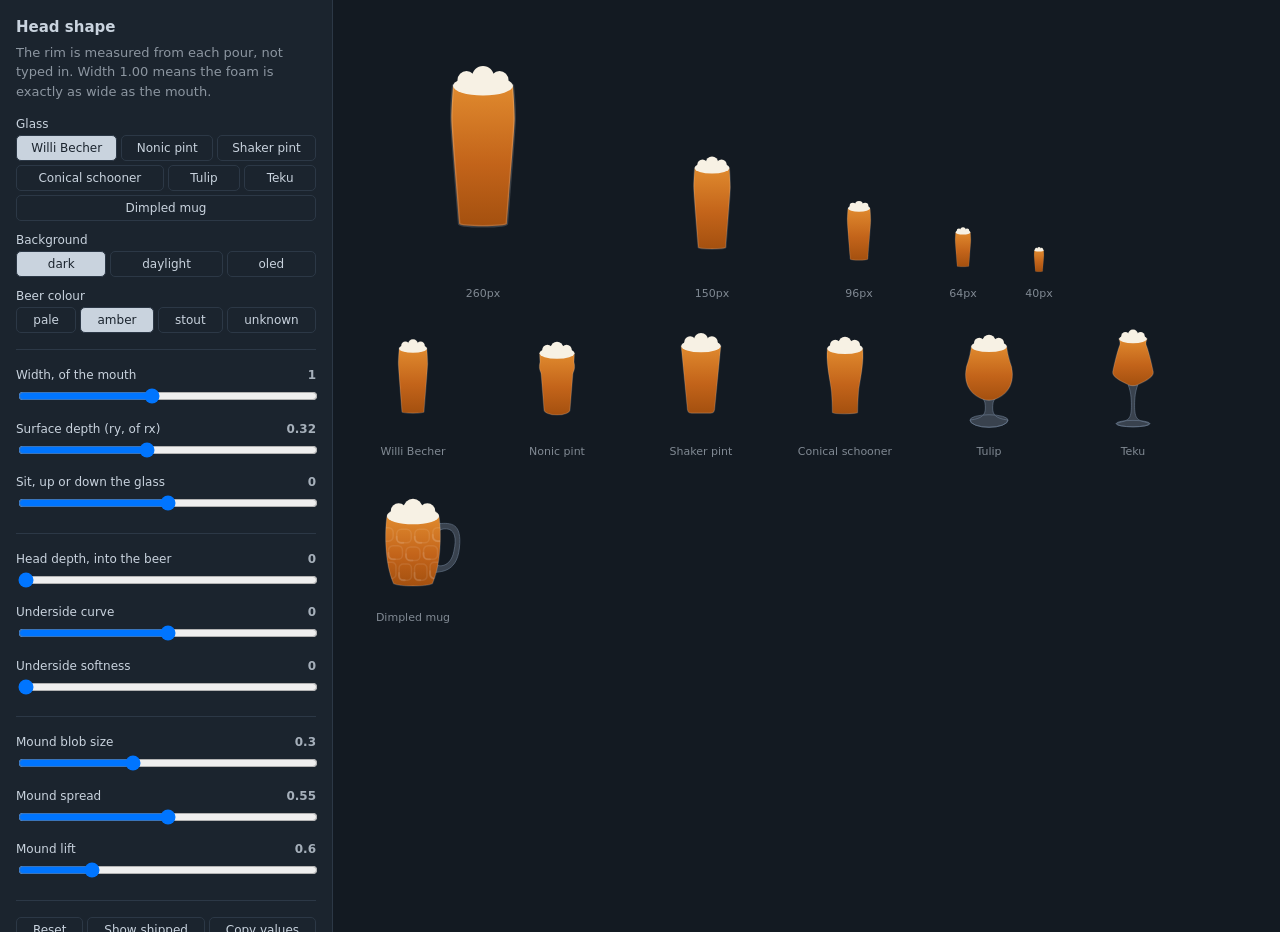
==== commit 700da442: "prototype(glass): decouple the head's underside curve from its depth Two faults, one cause. The unde" ====
--- a/prototype/foam_lab.html
+++ b/prototype/foam_lab.html
@@ -52,7 +52,7 @@
   <label>Head depth, into the beer <b id="v-depth"></b></label>
   <input type="range" id="depth" min="0" max="90" step="1">
   <label>Underside curve <b id="v-curve"></b></label>
-  <input type="range" id="curve" min="0" max="30" step="0.5">
+  <input type="range" id="curve" min="-30" max="30" step="0.5">
   <label>Underside softness <b id="v-fade"></b></label>
   <input type="range" id="fade" min="0" max="1" step="0.02">
 
@@ -129,15 +129,26 @@
   const depth = g("depth");
   if (depth > 0) {
     const c = g("curve"), bot = cy + depth;
-    const band = "M 0 " + f(cy) + " L 300 " + f(cy) + " L 300 " + f(bot)
-      + " Q 150 " + f(bot + 2 * c) + " 0 " + f(bot) + " Z";
+    /* The underside curves ACROSS THE GLASS, not across the canvas, and about
+       the depth line rather than below it. Spanning 0..300 put the glass in
+       the flat middle of the arc, so the knob did almost nothing until the far
+       end of its range; and hanging the arc below `bot` meant every turn of it
+       also pushed the head deeper. Edges sit c/2 above the line, the centre
+       c/2 below it, so the mean depth is exactly `depth` at any curve. */
+    const s = span(outline, bot);
+    const edge = bot - c / 2;
+    const ctrl = bot + 1.5 * c;
+    const band = "M -30 " + f(cy) + " L 330 " + f(cy) + " L 330 " + f(edge)
+      + " L " + f(s[1]) + " " + f(edge)
+      + " Q 150 " + f(ctrl) + " " + f(s[0]) + " " + f(edge)
+      + " L -30 " + f(edge) + " Z";
     const fade = g("fade");
     if (fade > 0) {
       // userSpaceOnUse so the fade spans the band itself. Setting x1/y1 twice
       // is silently ignored by the parser, which collapses the gradient to one
       // user unit and makes the whole band invisible.
       out += '<linearGradient id="fade-' + uid + '" gradientUnits="userSpaceOnUse"'
-        + ' x1="0" x2="0" y1="' + f(cy) + '" y2="' + f(bot + c) + '">'
+        + ' x1="0" x2="0" y1="' + f(cy) + '" y2="' + f(bot + c / 2) + '">'
         + '<stop offset="' + f(Math.max(0, 1 - fade)) + '" stop-color="' + foam
         + '" stop-opacity="1"/>'
         + '<stop offset="1" stop-color="' + foam + '" stop-opacity="0"/></linearGradient>';
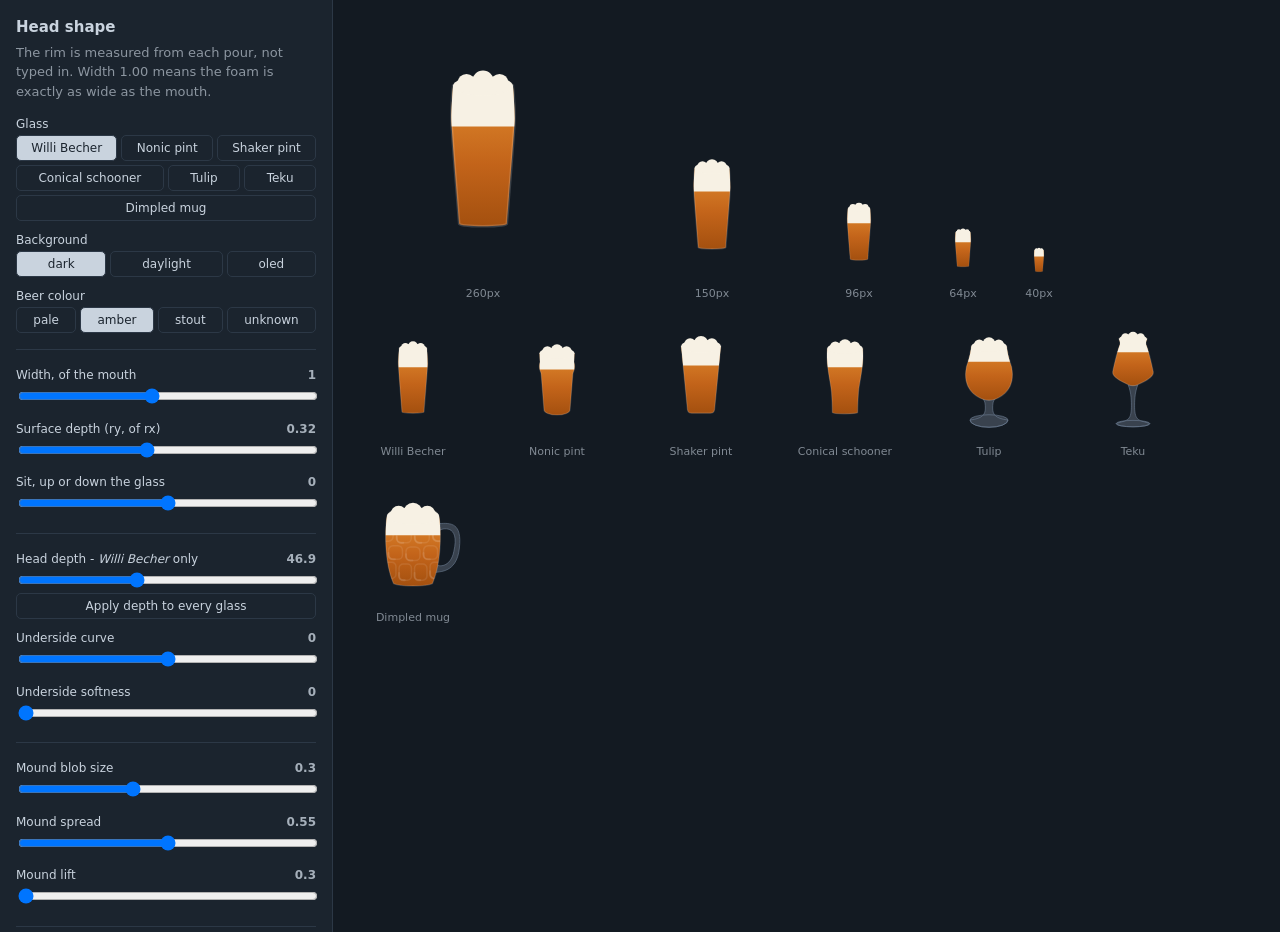
==== commit 1c7113e4: "prototype(glass): head depth per glass, and a fade with room to fade Depth is the one knob that cann" ====
--- a/prototype/foam_lab.html
+++ b/prototype/foam_lab.html
@@ -49,8 +49,9 @@
   <input type="range" id="sit" min="-14" max="14" step="0.5">
 
   <hr>
-  <label>Head depth, into the beer <b id="v-depth"></b></label>
-  <input type="range" id="depth" min="0" max="90" step="1">
+  <label>Head depth - <i id="depth-for"></i> only <b id="v-depth"></b></label>
+  <input type="range" id="depth" min="0" max="120" step="1">
+  <div class="seg"><button id="depth-all">Apply depth to every glass</button></div>
   <label>Underside curve <b id="v-curve"></b></label>
   <input type="range" id="curve" min="-30" max="30" step="0.5">
   <label>Underside softness <b id="v-fade"></b></label>
@@ -78,12 +79,17 @@
   <div class="row" id="all"></div>
 </div>
 <script>
-const DATA = {"glasses": {"willibecher": {"label": "Willi Becher (default)", "pour": "M 184.5 76 C 185.5 86.5 186.56 106.19 186.5 114 C 186.5 125.64 180.47 195.86 177.5 235 A 1 0.11 0 0 1 122.5 235 C 119.53 195.86 113.5 125.64 113.5 114 C 113.44 106.19 114.5 86.5 115.5 76 Z", "outline": [[184.5, 76.0], [184.5750940625, 76.80440203124998], [184.65030249999998, 77.64129124999998], [184.7255146875, 78.50869234375001], [184.80062, 79.40463000000003], [184.8755078125, 80.32712890625], [184.95006749999996, 81.27421375], [185.02418843749996, 82.24390921874999], [185.09776000000005, 83.23424000000003], [185.17067156250002, 84.24323078125002], [185.2428125, 85.26890625], [185.3140721875, 86.30929109375], [185.38433999999995, 87.36240999999998], [185.45350531250003, 88.42628765625001], [185.5214575, 89.49894875], [185.5880859375, 90.57841796875], [185.65328, 91.66272], [185.7169290625, 92.74987953125], [185.77892250000002, 93.83792125000001], [185.83914968750003, 94.92486984375], [185.8975, 96.00874999999999], [185.95386281249998, 97.08758640625], [186.00812750000003, 98.15940375000001], [186.06018343749997, 99.22222671875], [186.10992000000002, 100.27408], [186.1572265625, 101.31298828125], [186.20199249999996, 102.33697624999998], [186.24410718750002, 103.34406859375], [186.28346, 104.33228999999999], [186.31994031250002, 105.29966515625], [186.35343749999998, 106.24421875], [186.3838409375, 107.16397546875001], [186.41104, 108.05696], [186.4349240625, 108.92119703124999], [186.45538249999998, 109.75471124999999], [186.4723046875, 110.55552734375], [186.48558, 111.32167000000001], [186.4950978125, 112.05116390625], [186.5007475, 112.74203375], [186.50241843749998, 113.39230421875], [186.5, 114.0], [186.48883578124997, 114.98143656249998], [186.45591124999999, 116.1741425], [186.40207859375002, 117.56971218750002], [186.32819000000003, 119.15974000000001], [186.23509765625, 120.9358203125], [186.12365375, 122.88954749999998], [185.99471046875, 125.01251593749998], [185.84912000000003, 127.29632000000004], [185.68773453125004, 129.73255406250001], [185.51140625, 132.3128125], [185.32098734375, 135.02868968750002], [185.11732999999995, 137.87177999999997], [184.90128640625005, 140.83367781250004], [184.67370874999997, 143.9059775], [184.43544921875, 147.0802734375], [184.18735999999998, 150.34815999999998], [183.93029328125, 153.7012315625], [183.66510125000005, 157.13108250000005], [183.39263609375, 160.62930718750002], [183.11374999999998, 164.1875], [182.82929515624997, 167.7972553125], [182.54012375, 171.4501675], [182.24708796875, 175.13783093749998], [181.95104, 178.85184], [181.65283203125, 182.5837890625], [181.35331624999998, 186.32527249999998], [181.05334484374998, 190.0678846875], [180.75376999999997, 193.80321999999995], [180.45544390625003, 197.5228728125], [180.15921874999998, 201.2184375], [179.86594671875002, 204.88150843750003], [179.57648, 208.50368000000003], [179.29167078125, 212.07654656250003], [179.01237125, 215.5917025], [178.73943359375, 219.0407421875], [178.47370999999998, 222.41526000000002], [178.21605265624999, 225.70685031250002], [177.96731375000002, 228.9071075], [177.72834546875, 232.0076259375], [177.5, 235.0], [177.41522667766102, 235.23733876457672], [177.1614293663663, 235.4732142567467], [176.74017281093612, 235.70617222566412], [176.1540541981167, 235.9347764079842], [175.40668714406038, 236.1576173829044], [174.50267941518013, 236.37332126171214], [173.44760451973752, 236.58055815826575], [172.24796734531105, 236.77805038818474], [170.91116405400084, 236.9645803461988], [169.44543648263004, 237.1389980130893], [167.85982132908003, 237.3002280459401], [166.164094438043, 237.44727640798422], [164.3687105296886, 237.57923649717114], [162.48473874283752, 237.69529473566982], [160.52379439003997, 237.79473558584664], [158.49796734531105, 237.87694596179284], [156.4197475060374, 237.94141900920297], [154.30194778860636, 237.9877572303003], [152.15762513251573, 238.01567493454272], [150.0, 238.025], [147.84237486748427, 238.01567493454272], [145.69805221139364, 237.9877572303003], [143.5802524939626, 237.94141900920297], [141.50203265468895, 237.87694596179284], [139.47620560996003, 237.79473558584664], [137.51526125716245, 237.69529473566982], [135.6312894703114, 237.57923649717114], [133.835905561957, 237.44727640798422], [132.14017867091994, 237.3002280459401], [130.55456351736996, 237.1389980130893], [129.08883594599916, 236.9645803461988], [127.75203265468895, 236.77805038818474], [126.55239548026246, 236.58055815826575], [125.49732058481987, 236.37332126171214], [124.59331285593962, 236.1576173829044], [123.84594580188327, 235.9347764079842], [123.2598271890639, 235.70617222566412], [122.83857063363371, 235.4732142567467], [122.58477332233898, 235.23733876457672], [122.5, 235.0], [122.27165453125, 232.00762593749997], [122.03268624999998, 228.90710749999997], [121.78394734375, 225.70685031250002], [121.52629000000002, 222.41526000000005], [121.26056640625, 219.0407421875], [120.98762874999998, 215.5917025], [120.70832921874998, 212.0765465625], [120.42352000000002, 208.50368000000006], [120.13405328125002, 204.88150843750003], [119.84078124999999, 201.21843750000002], [119.54455609375002, 197.5228728125], [119.24622999999997, 193.80321999999995], [118.94665515625002, 190.06788468750008], [118.64668375, 186.3252725], [118.34716796875, 182.5837890625], [118.04895999999998, 178.85183999999998], [117.75291203124999, 175.13783093749998], [117.45987625000001, 171.45016750000002], [117.17070484375002, 167.7972553125], [116.88625, 164.1875], [116.60736390624999, 160.6293071875], [116.33489875000001, 157.1310825], [116.06970671875001, 153.70123156250003], [115.81264000000002, 150.34816], [115.56455078125, 147.0802734375], [115.32629125, 143.9059775], [115.09871359375, 140.8336778125], [114.88266999999999, 137.87178], [114.67901265625, 135.02868968750002], [114.48859375, 132.3128125], [114.31226546875001, 129.73255406250001], [114.15088, 127.29632000000001], [114.00528953125001, 125.01251593750001], [113.87634625, 122.88954749999999], [113.76490234375001, 120.9358203125], [113.67181000000001, 119.15974], [113.59792140625001, 117.5697121875], [113.54408875, 116.17414250000002], [113.51116421875, 114.9814365625], [113.5, 114.0], [113.49758156249999, 113.39230421874998], [113.49925249999998, 112.74203375], [113.50490218750001, 112.05116390625001], [113.51442000000002, 111.32167], [113.5276953125, 110.55552734375], [113.54461749999999, 109.75471124999999], [113.56507593749998, 108.92119703124999], [113.58896000000004, 108.05696000000003], [113.61615906250002, 107.16397546875002], [113.6465625, 106.24421875], [113.6800596875, 105.29966515625], [113.71653999999997, 104.33228999999997], [113.75589281250002, 103.34406859375002], [113.79800749999998, 102.33697624999999], [113.8427734375, 101.31298828125], [113.89007999999998, 100.27408], [113.93981656249998, 99.22222671874998], [113.99187250000003, 98.15940375000001], [114.04613718750001, 97.08758640625001], [114.10249999999999, 96.00874999999999], [114.1608503125, 94.92486984374999], [114.22107749999999, 93.83792125000001], [114.2830709375, 92.74987953125], [114.34672, 91.66272000000001], [114.4119140625, 90.57841796875], [114.47854249999999, 89.49894874999998], [114.5464946875, 88.42628765625], [114.61565999999999, 87.36241], [114.68592781250001, 86.30929109375], [114.7571875, 85.26890625], [114.8293284375, 84.24323078125], [114.90224, 83.23424], [114.97581156250001, 82.24390921875], [115.0499325, 81.27421375], [115.1244921875, 80.32712890625], [115.19938, 79.40463], [115.27448531249999, 78.50869234375], [115.3496975, 77.64129125], [115.4249059375, 76.80440203125], [115.5, 76.0], [184.5, 76.0]], "stem": "", "etch": "", "sheen": "", "shipped": [76, 31.5, 10.1]}, "nonicpint": {"label": "Nonic pint", "pour": "M 106.5 88 L 107.5 110 Q 103.87 125.02 109.49 136.23 C 110.24 138.3 110.59 142.02 110.82 145.01 L 117.5 229.5 A 1 0.4 0 0 0 182.5 229.5 L 189.18 145.01 C 189.41 142.02 189.76 138.3 190.51 136.23 Q 196.13 125.02 192.5 110 L 193.5 88 Z", "outline": [[106.5, 88.0], [107.5, 110.0], [107.70105421874999, 112.07678515624998], [107.89335874999998, 114.06363124999999], [108.07712640625002, 115.96277421875003], [108.25257, 117.77645000000003], [108.41990234375, 119.50689453125001], [108.57933624999998, 121.15634374999999], [108.73108453124999, 122.72703359375], [108.87536000000003, 124.22120000000002], [109.01237546875001, 125.64107890625002], [109.14234375, 126.98890625000001], [109.26547765625, 128.26691796875], [109.38198999999997, 129.47734999999997], [109.49209359375004, 130.62243828125006], [109.59600125, 131.70441875], [109.69392578125, 132.72552734375], [109.78607999999998, 133.688], [109.87267671875, 134.59407265624998], [109.95392875000002, 135.44598125000002], [110.03004890625, 136.24596171875], [110.10125, 136.99625000000003], [110.16774484374997, 137.69908203125], [110.22974625, 138.35669375000003], [110.28746703125, 138.97132109375002], [110.34112, 139.5452], [110.39091796875, 140.08056640625], [110.43707375, 140.57965625], [110.47980015625001, 141.04470546875], [110.51930999999999, 141.47795], [110.55581609375, 141.88162578125002], [110.58953125, 142.25796875], [110.62066828125, 142.60921484375], [110.64944, 142.9376], [110.67605921875, 143.24536015625], [110.70073875, 143.53473125], [110.72369140625, 143.80794921875], [110.74513, 144.06725], [110.76526734375, 144.31486953125], [110.78431624999999, 144.55304375], [110.80248953124999, 144.78400859375], [110.82, 145.01], [117.5, 229.5], [117.60018665367335, 228.48003175553802], [117.90012893065803, 227.466351954477], [118.39797758707552, 226.46521026987324], [119.0906632204075, 225.4827790731257], [119.97391519338318, 224.52511537925383], [121.04228796387804, 223.5981235033859], [122.28919465849201, 222.70751865869266], [123.70694768281422, 221.85879172019784], [125.28680611799899, 221.05717537170761], [127.0190296114372, 220.3076118445749], [128.89293842926904, 219.6147224471996], [130.89697930049462, 218.9827790731257], [133.01879664673166, 218.4156778633968], [135.24530875846472, 217.9169151855512], [137.5627884481346, 217.48956607735326], [139.95694768281422, 217.136265288163], [142.41302567468307, 216.85919103483022], [144.9158798861925, 216.6600515722632], [147.45007938884504, 216.54007466146933], [150.0, 216.5], [152.54992061115496, 216.54007466146933], [155.0841201138075, 216.6600515722632], [157.58697432531693, 216.8591910348302], [160.04305231718578, 217.136265288163], [162.43721155186543, 217.48956607735326], [164.75469124153528, 217.9169151855512], [166.98120335326834, 218.4156778633968], [169.10302069950538, 218.9827790731257], [171.10706157073096, 219.6147224471996], [172.9809703885628, 220.3076118445749], [174.713193882001, 221.05717537170761], [176.29305231718578, 221.85879172019784], [177.710805341508, 222.70751865869266], [178.95771203612196, 223.5981235033859], [180.0260848066168, 224.52511537925383], [180.90933677959248, 225.48277907312567], [181.6020224129245, 226.46521026987324], [182.099871069342, 227.466351954477], [182.39981334632665, 228.48003175553802], [182.5, 229.5], [189.18, 145.01], [189.19747937499997, 144.78441843749997], [189.21543499999996, 144.5563225], [189.23389312500004, 144.3259353125], [189.25288000000003, 144.09348000000006], [189.27242187500002, 143.8591796875], [189.292545, 143.6232575], [189.31327562499996, 143.38593656249998], [189.33464000000004, 143.14744000000005], [189.35666437500004, 142.90799093750002], [189.379375, 142.6678125], [189.40279812500003, 142.42712781250003], [189.42695999999998, 142.18615999999997], [189.45188687500004, 141.94513218750004], [189.477605, 141.70426750000001], [189.50414062500002, 141.4637890625], [189.53152, 141.22392], [189.55976937499995, 140.98488343749997], [189.58891500000004, 140.74690250000003], [189.618983125, 140.51020031250002], [189.65, 140.275], [189.681991875, 140.0415246875], [189.71498499999998, 139.8099975], [189.74900562499997, 139.5806415625], [189.78408000000002, 139.35368000000003], [189.82023437499998, 139.1293359375], [189.85749499999997, 138.90783249999998], [189.895888125, 138.68939281250002], [189.93543999999997, 138.47424], [189.976176875, 138.2625971875], [190.018125, 138.0546875], [190.061310625, 137.8507340625], [190.10576, 137.65096], [190.15149937500001, 137.4555884375], [190.198555, 137.26484250000001], [190.246953125, 137.0789453125], [190.29672000000002, 136.89812], [190.34788187499998, 136.7225896875], [190.400465, 136.55257749999998], [190.454495625, 136.3883065625], [190.51, 136.23], [193.5, 88.0], [106.5, 88.0]], "stem": "", "etch": "", "sheen": "", "shipped": [88, 40.5, 13.0]}, "default": {"label": "Shaker pint", "pour": "M 100.5 70 L 116 228 Q 117 238 127 238 L 173 238 Q 183 238 184 228 L 199.5 70 Z", "outline": [[100.5, 70.0], [116.0, 228.0], [173.0, 238.0], [199.5, 70.0], [100.5, 70.0]], "stem": "", "etch": "", "sheen": "", "shipped": [70, 46.5, 14.9]}, "schooner": {"label": "Conical schooner", "pour": "M 194 76 C 195.05 85.83 195.11 92.14 194.9 100.14 C 193.25 137.29 185.84 161.82 183.77 184.46 C 182.33 204.09 181.69 220.08 181.5 236 A 1 0.11 0 0 1 118.5 236 C 118.31 220.08 117.67 204.09 116.23 184.46 C 114.16 161.82 106.75 137.29 105.1 100.14 C 104.89 92.14 104.95 85.83 106 76 Z", "outline": [[194.0, 76.0], [194.07690499999998, 76.73073140624999], [194.15016499999996, 77.44875124999999], [194.21984750000001, 78.15454796875001], [194.28602, 78.84861000000001], [194.34875, 79.53142578125001], [194.40810499999998, 80.20348375], [194.4641525, 80.86527234375], [194.51696000000004, 81.51728], [194.566595, 82.15999515625], [194.613125, 82.79390625], [194.65661749999998, 83.41950171874998], [194.69713999999996, 84.03726999999998], [194.73476000000005, 84.64769953125003], [194.769545, 85.25127875], [194.80156250000002, 85.84849609375], [194.83087999999998, 86.43984], [194.857565, 87.02579890625], [194.88168500000006, 87.60686125000001], [194.90330750000004, 88.18351546875002], [194.9225, 88.75625000000001], [194.93932999999998, 89.32555328124998], [194.953865, 89.89191375000001], [194.9661725, 90.45581984374999], [194.97632000000002, 91.01776000000001], [194.984375, 91.57822265625], [194.990405, 92.13769624999998], [194.99447750000002, 92.69666921875], [194.99666, 93.25563], [194.99702000000002, 93.81506703125001], [194.99562500000002, 94.37546875000001], [194.9925425, 94.93732359375], [194.98784, 95.50112], [194.981585, 96.06734640625001], [194.973845, 96.63649125], [194.9646875, 97.20904296875], [194.95418, 97.78549000000001], [194.94239, 98.36632078125001], [194.92938500000002, 98.95202375], [194.91523250000003, 99.54308734375], [194.9, 100.14], [194.7656234375, 102.90275515625], [194.61068749999998, 105.61919124999999], [194.4362328125, 108.29031421875001], [194.24330000000006, 110.91713000000003], [194.0329296875, 113.50064453124999], [193.8061625, 116.04186374999999], [193.5640390625, 118.54179359374997], [193.30760000000006, 121.00144000000003], [193.03788593750005, 123.42180890625002], [192.7559375, 125.80390625000001], [192.4627953125, 128.14873796875], [192.15949999999998, 130.45730999999998], [191.84709218750004, 132.73062828125003], [191.5266125, 134.96969875], [191.19910156249998, 137.17552734375], [190.86559999999997, 139.34911999999997], [190.5271484375, 141.49148265624996], [190.18478750000003, 143.60362125], [189.8395578125, 145.68654171875], [189.4925, 147.74125], [189.1446546875, 149.76875203125], [188.79706249999998, 151.77005375], [188.4507640625, 153.74616109375], [188.10680000000002, 155.69808], [187.7662109375, 157.62681640625], [187.43003749999997, 159.53337624999998], [187.0993203125, 161.41876546875], [186.77509999999998, 163.28399], [186.4584171875, 165.13005578125], [186.15031249999998, 166.95796875], [185.85182656250004, 168.76873484375], [185.56400000000002, 170.56336], [185.28787343750002, 172.34285015625], [185.02448750000002, 174.10821125], [184.77488281249998, 175.86044921875], [184.54010000000002, 177.60057], [184.3211796875, 179.32957953124998], [184.11916250000002, 181.04848375], [183.93508906250003, 182.75828859375], [183.77, 184.46], [183.66349453125, 185.92548078125], [183.55995625, 187.37764625], [183.45935234375, 188.81683109375], [183.36165000000005, 190.24337000000003], [183.26681640625, 191.65759765625], [183.17481875, 193.05984875], [183.08562421874996, 194.45045796875], [182.99920000000006, 195.82976000000005], [182.91551328125004, 197.19808953125002], [182.83453125, 198.55578125], [182.75622109374999, 199.90316984375], [182.68054999999995, 201.24058999999997], [182.60748515625005, 202.56837640625005], [182.53699375000002, 203.88686374999997], [182.46904296875, 205.19638671875], [182.4036, 206.49728], [182.34063203124998, 207.78987828124997], [182.28010625000005, 209.07451625000007], [182.22198984375, 210.35152859375003], [182.16625, 211.62125], [182.11285390625, 212.88401515625003], [182.06176875, 214.14015875], [182.01296171875, 215.39001546875], [181.96640000000002, 216.63392000000005], [181.92205078125, 217.87220703125], [181.87988124999998, 219.10521125], [181.83985859375, 220.33326734375004], [181.80194999999998, 221.55670999999998], [181.76612265625002, 222.77587390625], [181.73234374999998, 223.99109375], [181.70058046875, 225.20270421875], [181.6708, 226.41104], [181.64296953125, 227.61643578125], [181.61705625000002, 228.81922624999999], [181.59302734375, 230.01974609375], [181.57085, 231.21833], [181.55049140625, 232.41531265625002], [181.53191875, 233.61102875], [181.51509921875, 234.80581296875002], [181.5, 236.0], [181.40289601259354, 236.271860766697], [181.11218272874683, 236.5420454213644], [180.62965249252682, 236.8088881857607], [179.95828026329733, 237.0707438855092], [179.10220527410553, 237.32599809314505], [178.06670551193358, 237.57307708159752], [176.8581651771539, 237.81045752674078], [175.48403532281083, 238.03667589919343], [173.95278791640098, 238.2503374874641], [172.27386360737626, 238.45012499681138], [170.45761352240078, 238.6348066708041], [168.5152354472129, 238.8032438855092], [166.45870478855238, 238.95439816948692], [164.3007007417957, 239.0873376063127], [162.05452811950033, 239.20124258015161], [159.73403532281085, 239.2954108289627], [157.35352896146102, 239.36926177417794], [154.92768564876727, 239.42234010016216], [152.4714615154271, 239.4543185613853], [150.0, 239.465], [147.5285384845729, 239.4543185613853], [145.0723143512327, 239.42234010016216], [142.64647103853898, 239.36926177417794], [140.26596467718915, 239.2954108289627], [137.94547188049967, 239.20124258015161], [135.69929925820426, 239.0873376063127], [133.54129521144762, 238.95439816948692], [131.48476455278708, 238.8032438855092], [129.54238647759922, 238.6348066708041], [127.72613639262374, 238.45012499681138], [126.04721208359902, 238.2503374874641], [124.51596467718916, 238.03667589919343], [123.14183482284609, 237.81045752674078], [121.93329448806641, 237.57307708159752], [120.89779472589447, 237.32599809314505], [120.04171973670266, 237.0707438855092], [119.37034750747318, 236.8088881857607], [118.88781727125316, 236.5420454213644], [118.59710398740647, 236.271860766697], [118.5, 236.0], [118.48490078124999, 234.80581296875], [118.46808124999998, 233.61102874999995], [118.44950859375002, 232.41531265625005], [118.42915000000002, 231.21833000000004], [118.40697265625, 230.01974609375003], [118.38294375, 228.81922625], [118.35703046875, 227.61643578125], [118.32920000000003, 226.41104000000007], [118.29941953125002, 225.20270421875006], [118.26765624999999, 223.99109374999998], [118.23387734375, 222.77587390625], [118.19804999999998, 221.55670999999998], [118.16014140625005, 220.33326734375007], [118.12011874999999, 219.10521125000002], [118.07794921874999, 217.87220703124999], [118.03359999999999, 216.63392], [117.98703828124998, 215.39001546874997], [117.93823125000002, 214.14015875], [117.88714609375, 212.88401515625], [117.83375000000001, 211.62125], [117.77801015624999, 210.35152859375], [117.71989375, 209.07451625000002], [117.65936796875, 207.78987828125], [117.5964, 206.49728000000002], [117.53095703125, 205.19638671875], [117.46300624999999, 203.88686375], [117.39251484375, 202.56837640625002], [117.31944999999999, 201.24059], [117.24377890625, 199.90316984375], [117.16546875, 198.55578125], [117.08448671875001, 197.19808953125002], [117.0008, 195.82976000000002], [116.91437578125002, 194.45045796875002], [116.82518125, 193.05984875000001], [116.73318359375, 191.65759765625], [116.63835, 190.24337000000003], [116.54064765625, 188.81683109374998], [116.44004375, 187.37764625], [116.33650546875, 185.92548078125], [116.23, 184.46], [116.06491093749999, 182.75828859375], [115.88083749999998, 181.04848375], [115.67882031250001, 179.32957953125], [115.4599, 177.60057000000003], [115.2251171875, 175.86044921875], [114.9755125, 174.10821124999998], [114.71212656249999, 172.34285015624997], [114.43600000000004, 170.56336000000005], [114.14817343750002, 168.76873484375005], [113.8496875, 166.95796875], [113.5415828125, 165.13005578125004], [113.22489999999998, 163.28398999999996], [112.90067968750003, 161.41876546875002], [112.5699625, 159.53337625], [112.2337890625, 157.62681640625], [111.89319999999998, 155.69807999999998], [111.54923593749999, 153.74616109374998], [111.20293750000002, 151.77005375000002], [110.8553453125, 149.76875203125], [110.50750000000001, 147.74125], [110.16044218749998, 145.68654171874996], [109.8152125, 143.60362125], [109.4728515625, 141.49148265625], [109.13440000000001, 139.34912], [108.8008984375, 137.17552734375], [108.4733875, 134.96969874999996], [108.15290781249999, 132.73062828124998], [107.84049999999999, 130.45730999999998], [107.53720468750001, 128.14873796875], [107.2440625, 125.80390625000001], [106.9621140625, 123.42180890624999], [106.69239999999999, 121.00144], [106.4359609375, 118.54179359375], [106.1938375, 116.04186375], [105.9670703125, 113.50064453124999], [105.7567, 110.91713], [105.56376718749999, 108.29031421875], [105.3893125, 105.61919125], [105.2343765625, 102.90275515625], [105.1, 100.14], [105.0847675, 99.54308734375], [105.07061499999999, 98.95202375], [105.05761000000001, 98.36632078125001], [105.04582, 97.78549000000001], [105.03531249999999, 97.20904296875], [105.02615499999999, 96.63649124999999], [105.01841499999999, 96.06734640625], [105.01216000000002, 95.50112000000003], [105.00745750000002, 94.93732359375002], [105.004375, 94.37546875000001], [105.00298000000001, 93.81506703125], [105.00333999999997, 93.25562999999997], [105.00552250000001, 92.69666921875002], [105.00959499999999, 92.13769624999999], [105.015625, 91.57822265625], [105.02368, 91.01776], [105.0338275, 90.45581984374999], [105.046135, 89.89191375000001], [105.06067, 89.32555328125], [105.0775, 88.75625], [105.09669249999999, 88.18351546875], [105.118315, 87.60686125000001], [105.142435, 87.02579890625], [105.16912, 86.43984], [105.1984375, 85.84849609375], [105.230455, 85.25127874999998], [105.26523999999999, 84.64769953125], [105.30286, 84.03726999999999], [105.34338250000002, 83.41950171875], [105.386875, 82.79390624999999], [105.43340500000001, 82.15999515625], [105.48304, 81.51728], [105.5358475, 80.86527234375001], [105.591895, 80.20348375], [105.65125, 79.53142578125], [105.71398000000002, 78.84861000000001], [105.7801525, 78.15454796875], [105.849835, 77.44875125], [105.923095, 76.73073140625], [106.0, 76.0], [194.0, 76.0]], "stem": "", "etch": "", "sheen": "", "shipped": [76, 41.0, 13.1]}, "tulip": {"label": "Tulip", "pour": "M 106 71 C 102 100 97 110 93.5 122.5 C 82.5 175.5 116.42 196.37 135 203 Q 150 208 165 203 C 183.58 196.37 217.5 175.5 206.5 122.5 C 203 110 198 100 194 71 Z", "outline": [[106.0, 71.0], [105.6981640625, 73.1397109375], [105.39281249999998, 75.21018749999998], [105.08417968750003, 77.21344531250001], [104.77250000000002, 79.15150000000001], [104.4580078125, 81.0263671875], [104.14093749999999, 82.8400625], [103.82152343749998, 84.59460156249999], [103.50000000000003, 86.29200000000003], [103.17660156250001, 87.93427343750001], [102.8515625, 89.5234375], [102.5251171875, 91.0615078125], [102.19749999999998, 92.55049999999997], [101.86894531250002, 93.99242968750002], [101.5396875, 95.3893125], [101.2099609375, 96.7431640625], [100.88, 98.056], [100.55003906249999, 99.3298359375], [100.22031250000002, 100.56668750000003], [99.89105468750002, 101.7685703125], [99.5625, 102.9375], [99.2348828125, 104.07549218749999], [98.9084375, 105.1845625], [98.5833984375, 106.26672656250001], [98.26, 107.324], [97.9384765625, 108.3583984375], [97.61906249999998, 109.37193749999997], [97.30199218749999, 110.3666328125], [96.9875, 111.34449999999998], [96.67582031250001, 112.3075546875], [96.3671875, 113.2578125], [96.0618359375, 114.1972890625], [95.76, 115.128], [95.4619140625, 116.0519609375], [95.1678125, 116.97118750000001], [94.8779296875, 117.8876953125], [94.5925, 118.8035], [94.31175781249999, 119.7206171875], [94.0359375, 120.64106249999999], [93.7652734375, 121.5668515625], [93.5, 122.5], [92.7582834375, 126.41503578125], [92.17936749999998, 130.21126124999998], [91.75760281250001, 133.89035359375], [91.48734, 137.45399], [91.3629296875, 140.90384765625], [91.3787225, 144.24160375], [91.5290690625, 147.46893546874998], [91.80832000000002, 150.58752], [92.2108259375, 153.59903453125], [92.7309375, 156.50515625], [93.36300531250001, 159.30756234375], [94.10137999999998, 162.00793], [94.94041218750003, 164.60793640625005], [95.87445249999999, 167.10925874999998], [96.8978515625, 169.51357421875], [98.00496, 171.82255999999998], [99.1901284375, 174.03789328124998], [100.4477075, 176.16125125000002], [101.7720478125, 178.19431109375], [103.1575, 180.13875000000002], [104.5984146875, 181.99624515624998], [106.0891425, 183.76847375], [107.62403406250002, 185.45711296875], [109.19744, 187.06384], [110.8037109375, 188.59033203125], [112.4371975, 190.03826625], [114.0922503125, 191.40931984375], [115.76321999999999, 192.70516999999995], [117.4444571875, 193.92749390625], [119.1303125, 195.07796875], [120.8151365625, 196.15827171875003], [122.49328000000001, 197.17007999999998], [124.15909343750002, 198.11507078125], [125.8069275, 198.99492125], [127.43113281250001, 199.81130859375], [129.02606, 200.56591000000003], [130.58605968749998, 201.26040265625], [132.1054825, 201.89646374999998], [133.5786790625, 202.47577046875], [135.0, 203.0], [138.6155396875, 202.47577046874997], [142.17326749999998, 201.89646374999995], [145.67034656250001, 201.26040265625005], [149.10394000000002, 200.56591000000003], [152.47121093750002, 199.81130859375], [155.7693225, 198.99492124999998], [158.99543781249997, 198.11507078124998], [162.14672000000002, 197.17008000000007], [165.22033218750002, 196.15827171875], [168.2134375, 195.07796875], [171.12319906250002, 193.92749390625], [173.94677999999996, 192.70516999999998], [176.68134343750003, 191.40931984375004], [179.32405250000002, 190.03826625], [181.8720703125, 188.59033203125], [184.32255999999998, 187.06384], [186.67268468749998, 185.45711296875], [188.91960750000004, 183.76847375000003], [191.06049156250003, 181.99624515625], [193.0925, 180.13875000000002], [195.01279593750002, 178.19431109375], [196.81854250000004, 176.16125125000002], [198.50690281250002, 174.03789328125], [200.07504, 171.82256000000004], [201.5201171875, 169.51357421875], [202.8392975, 167.10925874999998], [204.02974406250001, 164.60793640625002], [205.08862, 162.00793], [206.01308843750002, 159.30756234375002], [206.80031250000002, 156.50515625], [207.4474553125, 153.59903453125], [207.95168, 150.58751999999998], [208.31014968750003, 147.46893546875], [208.5200275, 144.24160375000002], [208.5784765625, 140.90384765625], [208.48266, 137.45399], [208.2297409375, 133.89035359374998], [207.81688250000002, 130.21126125], [207.2412478125, 126.41503578125], [206.5, 122.5], [206.2347265625, 121.56685156249999], [205.96406249999998, 120.64106249999999], [205.6882421875, 119.72061718750001], [205.40750000000003, 118.80350000000001], [205.1220703125, 117.8876953125], [204.8321875, 116.9711875], [204.53808593749997, 116.0519609375], [204.24000000000007, 115.12800000000004], [203.9381640625, 114.19728906250002], [203.6328125, 113.2578125], [203.3241796875, 112.3075546875], [203.01249999999996, 111.34449999999998], [202.69800781250004, 110.36663281250003], [202.3809375, 109.3719375], [202.0615234375, 108.3583984375], [201.73999999999998, 107.32399999999998], [201.41660156249998, 106.2667265625], [201.0915625, 105.18456250000003], [200.76511718749998, 104.0754921875], [200.4375, 102.9375], [200.10894531249997, 101.76857031249999], [199.77968750000002, 100.5666875], [199.44996093749998, 99.32983593750001], [199.12, 98.056], [198.7900390625, 96.7431640625], [198.4603125, 95.38931249999999], [198.13105468749998, 93.99242968749999], [197.80249999999995, 92.55049999999999], [197.47488281250003, 91.06150781250001], [197.1484375, 89.5234375], [196.82339843749997, 87.9342734375], [196.5, 86.292], [196.1784765625, 84.59460156250002], [195.8590625, 82.8400625], [195.5419921875, 81.0263671875], [195.22750000000002, 79.1515], [194.9158203125, 77.2134453125], [194.60718749999998, 75.2101875], [194.3018359375, 73.1397109375], [194.0, 71.0], [106.0, 71.0]], "stem": "M 197.5 255 C 165 251.5 159 240 159.14 225.02 C 159.38 216.31 159.15 207.5 165 203 Q 150 208 135 203 C 140.85 207.5 140.62 216.31 140.86 225.02 C 141 240 135 251.5 102.5 255 A 47 18 0 0 0 197.5 255 Z M 102.5 255 A 47 18 0 1 0 197.5 255 A 47 13 0 1 0 102.5 255 Z", "etch": "", "sheen": "", "shipped": [71, 41.0, 13.1]}, "teku": {"label": "Teku", "pour": "M 114.68 51.99 C 117.77 57.55 118.16 64.42 117.05 67.63 C 110.36 84.47 102.68 118.18 99.31 134.36 C 97.06 145.81 117 157.5 138.5 167 C 146 170 154 170 161.5 167 C 183 157.5 202.94 145.81 200.69 134.36 C 197.32 118.18 189.64 84.47 182.95 67.63 C 181.84 64.42 182.23 57.55 185.32 51.99 Z", "outline": [[114.68, 51.99], [114.90670624999998, 52.40937859374999], [115.12339999999999, 52.833203749999996], [115.33019375000002, 53.26100953125001], [115.52720000000002, 53.692330000000005], [115.71453125000002, 54.12669921875], [115.8923, 54.56365125], [116.06061874999999, 55.00272015625], [116.21960000000004, 55.44344000000002], [116.36935625000002, 55.88534484375001], [116.51, 56.32796875], [116.64164375, 56.77084578125], [116.76439999999998, 57.21350999999998], [116.87838125000003, 57.65549546875001], [116.9837, 58.09633624999999], [117.08046875, 58.53556640625], [117.16879999999999, 58.97271999999999], [117.24880624999999, 59.407331093749995], [117.32060000000001, 59.83893375000001], [117.38429375, 60.267062031250006], [117.44, 60.69125], [117.48783125, 61.11103171875], [117.52790000000002, 61.52594125], [117.56031875, 61.935512656250005], [117.5852, 62.33928], [117.60265625, 62.73677734375], [117.6128, 63.12753875], [117.61574375, 63.51109828125], [117.61159999999998, 63.88699], [117.60048125, 64.25474796875], [117.58250000000001, 64.61390625], [117.55776875000001, 64.96399890625], [117.5264, 65.30456000000001], [117.48850625, 65.63512359375], [117.4442, 65.95522375], [117.39359375000001, 66.26439453124999], [117.33680000000001, 66.56217], [117.27393125, 66.84808421874999], [117.2051, 67.12167124999999], [117.13041874999999, 67.38246515624999], [117.05, 67.63], [116.54647656249999, 68.92409374999998], [116.03973749999999, 70.27822499999999], [115.53027968750003, 71.68916875000001], [115.01860000000002, 73.1537], [114.50519531249999, 74.66859375], [113.99056249999998, 76.23062499999997], [113.47519843749997, 77.83656875], [112.95960000000004, 79.48320000000001], [112.44426406250001, 81.16729375], [111.9296875, 82.88562499999999], [111.4163671875, 84.63496875], [110.90479999999998, 86.41209999999997], [110.39548281250003, 88.21379375000004], [109.8889125, 90.036825], [109.38558593750001, 91.87796875000001], [108.88599999999998, 93.73399999999998], [108.39065156249998, 95.60169374999998], [107.9000375, 97.47782500000001], [107.4146546875, 99.35916875000001], [106.935, 101.24249999999999], [106.4615703125, 103.12459375], [105.99486250000001, 105.00222500000001], [105.53537343750001, 106.87216875000001], [105.0836, 108.73120000000002], [104.6400390625, 110.57609375], [104.2051875, 112.403625], [103.7795421875, 114.21056875000002], [103.3636, 115.99369999999999], [102.95785781250001, 117.74979375000001], [102.5628125, 119.47562500000001], [102.1789609375, 121.16796875000001], [101.80680000000001, 122.82360000000001], [101.44682656250001, 124.43929375000002], [101.0995375, 126.01182500000002], [100.7654296875, 127.53796875], [100.44500000000002, 129.01450000000003], [100.1387453125, 130.43819375], [99.84716250000001, 131.80582500000003], [99.5707484375, 133.11416875], [99.31, 134.36], [99.18253390625, 135.21916203125], [99.13634625, 136.07899625], [99.16950296875001, 136.93927484375004], [99.28007000000002, 137.79977000000002], [99.46611328125, 138.66025390625], [99.72569874999999, 139.52049875], [100.05689234375, 140.38027671875], [100.45776000000004, 141.23936000000006], [100.92636765625001, 142.09752078125004], [101.46078125, 142.95453125], [102.05906671875, 143.81016359375002], [102.71928999999997, 144.66418999999996], [103.43951703125002, 145.51638265625002], [104.21781375, 146.36651375], [105.05224609375, 147.21435546875], [105.94087999999999, 148.05967999999996], [106.88178140624998, 148.90225953125], [107.87301625, 149.74186625000002], [108.91265046875, 150.57827234375], [109.99875, 151.41125], [111.12938078124999, 152.24057140624998], [112.30260875, 153.06600875], [113.51649984375001, 153.88733421875], [114.76912000000002, 154.70432000000002], [116.05853515625, 155.51673828125], [117.38281125, 156.32436124999998], [118.74001421875, 157.12696109375], [120.12821, 157.92431], [121.54546453125002, 158.71618015625], [122.98984375, 159.50234375], [124.45941359375001, 160.28257296875], [125.95224000000002, 161.05664000000002], [127.46638890624999, 161.82431703125002], [128.99992625, 162.58537625], [130.55091796875, 163.33958984375], [132.11743, 164.08673], [133.69752828125, 164.82656890625], [135.28927875, 165.55887875], [136.89074734374998, 166.28343171875], [138.5, 167.0], [139.063421875, 167.21937499999996], [139.62862499999997, 167.42749999999995], [140.195515625, 167.62437500000001], [140.76399999999998, 167.81], [141.333984375, 167.984375], [141.905375, 168.14749999999998], [142.478078125, 168.299375], [143.05200000000002, 168.44000000000005], [143.62704687500002, 168.56937500000004], [144.203125, 168.6875], [144.780140625, 168.794375], [145.35799999999998, 168.88999999999996], [145.93660937500005, 168.97437500000004], [146.515875, 169.04749999999999], [147.095703125, 169.109375], [147.676, 169.15999999999997], [148.256671875, 169.19937499999997], [148.83762500000003, 169.22750000000002], [149.418765625, 169.24437500000002], [150.0, 169.25], [150.58123437499998, 169.244375], [151.162375, 169.22750000000002], [151.743328125, 169.199375], [152.324, 169.16000000000003], [152.904296875, 169.109375], [153.48412499999998, 169.04749999999999], [154.06339062499998, 168.974375], [154.642, 168.88999999999996], [155.21985937500003, 168.794375], [155.796875, 168.6875], [156.37295312499998, 168.569375], [156.948, 168.44], [157.521921875, 168.299375], [158.094625, 168.14749999999998], [158.666015625, 167.984375], [159.23600000000002, 167.81], [159.804484375, 167.62437500000001], [160.371375, 167.42749999999998], [160.936578125, 167.219375], [161.5, 167.0], [163.10925265625, 166.28343171875], [164.71072124999998, 165.55887874999996], [166.30247171875, 164.82656890625003], [167.88257000000002, 164.08673], [169.44908203125001, 163.33958984375], [171.00007374999998, 162.58537624999997], [172.53361109374998, 161.82431703125], [174.04776000000004, 161.05664000000004], [175.54058640625001, 160.28257296875003], [177.01015625, 159.50234375000002], [178.45453546874998, 158.71618015625], [179.87178999999998, 157.92430999999996], [181.25998578125, 157.12696109375005], [182.61718875, 156.32436124999998], [183.94146484375, 155.51673828125], [185.23087999999996, 154.70432], [186.48350015625, 153.88733421874997], [187.69739125, 153.06600875000004], [188.87061921875, 152.24057140625], [190.00125, 151.41125], [191.08734953125, 150.57827234375], [192.12698375, 149.74186625000002], [193.11821859375, 148.90225953125002], [194.05912, 148.05968000000001], [194.94775390625, 147.21435546875], [195.78218625, 146.36651375], [196.56048296875002, 145.51638265625002], [197.28070999999994, 144.66419], [197.94093328125, 143.81016359375002], [198.53921875, 142.95453125], [199.07363234375003, 142.09752078125], [199.54224, 141.23936], [199.94310765625, 140.38027671875], [200.27430125, 139.52049875], [200.53388671875, 138.66025390625], [200.71993000000003, 137.79977000000002], [200.83049703125, 136.93927484375], [200.86365375, 136.07899625000002], [200.81746609375, 135.21916203125002], [200.69, 134.36], [200.42925156249999, 133.11416875], [200.15283749999995, 131.805825], [199.86125468750004, 130.43819375000004], [199.55500000000004, 129.01450000000003], [199.23457031249998, 127.53796875], [198.9004625, 126.01182499999999], [198.55317343749996, 124.43929374999999], [198.19320000000008, 122.82360000000003], [197.8210390625, 121.16796875000003], [197.43718750000002, 119.475625], [197.04214218750002, 117.74979375000001], [196.63639999999998, 115.99369999999998], [196.22045781250006, 114.21056875000002], [195.79481249999998, 112.40362500000002], [195.35996093749998, 110.57609375], [194.91639999999998, 108.7312], [194.46462656249997, 106.87216874999999], [194.00513750000005, 105.00222500000004], [193.5384296875, 103.12459375000002], [193.06500000000003, 101.2425], [192.58534531249995, 99.35916875], [192.0999625, 97.477825], [191.6093484375, 95.60169375000001], [191.11400000000003, 93.73400000000001], [190.6144140625, 91.87796875000001], [190.1110875, 90.036825], [189.6045171875, 88.21379375], [189.09519999999998, 86.4121], [188.5836328125, 84.63496875000001], [188.0703125, 82.885625], [187.5557359375, 81.16729375], [187.04039999999998, 79.4832], [186.5248015625, 77.83656875], [186.0094375, 76.230625], [185.4948046875, 74.66859375], [184.9814, 73.15369999999999], [184.4697203125, 71.68916875], [183.96026249999997, 70.278225], [183.4535234375, 68.92409375], [182.95, 67.63], [182.86958124999998, 67.38246515624999], [182.79489999999996, 67.12167124999999], [182.72606875000002, 66.84808421875], [182.66320000000002, 66.56217000000001], [182.60640625000002, 66.26439453125], [182.55579999999998, 65.95522374999999], [182.51149374999994, 65.63512359374998], [182.47360000000006, 65.30456000000001], [182.44223125000005, 64.96399890625001], [182.4175, 64.61390625], [182.39951875, 64.25474796875], [182.38839999999996, 63.88698999999999], [182.38425625000005, 63.511098281250014], [182.3872, 63.12753875], [182.39734375, 62.73677734375], [182.41479999999999, 62.33927999999999], [182.43968124999998, 61.93551265624999], [182.4721, 61.52594125000002], [182.51216875, 61.11103171875], [182.55999999999997, 60.69125], [182.61570625000002, 60.26706203124999], [182.6794, 59.838933749999995], [182.75119374999997, 59.40733109375], [182.83119999999997, 58.97272000000001], [182.91953125, 58.53556640625], [183.0163, 58.09633624999999], [183.12161874999998, 57.65549546875], [183.23559999999998, 57.21350999999999], [183.35835624999999, 56.77084578125], [183.49, 56.32796875], [183.63064375, 55.885344843750005], [183.7804, 55.44344], [183.93938125, 55.00272015625001], [184.10769999999997, 54.56365125], [184.28546874999998, 54.12669921875], [184.4728, 53.69233], [184.66980624999997, 53.26100953125], [184.8766, 52.83320375], [185.09329375, 52.40937859375], [185.32, 51.99], [114.68, 51.99]], "stem": "M 192 264 C 166.5 255 154.5 259 154 223 C 154 210.5 153.5 187.5 162.34 166.44 C 154.56 169.7 145.44 169.7 137.66 166.44 C 146.5 187.5 146 210.5 146 223 C 145.5 259 133.5 255 108 264 A 42 8 0 0 0 192 264 Z M 108 264 A 42 8 0 1 0 192 264 A 42 8 0 1 0 108 264 Z", "etch": "", "sheen": "", "shipped": [51.99, 32.3, 10.3]}, "dimpledmug": {"label": "Dimpled mug", "pour": "M 85 80 C 78.5 123 80 199 100.5 247 A 1 0.16 0 0 0 199.5 247 C 220 199 221.5 123 215 80 Z", "outline": [[85.0, 80.0], [84.52767187499998, 83.285921875], [84.08637499999998, 86.68987499999997], [83.677140625, 90.20614062500002], [83.301, 93.82900000000001], [82.958984375, 97.552734375], [82.652125, 101.371625], [82.381453125, 105.27995312499999], [82.14800000000002, 109.27200000000002], [81.95279687500002, 113.34204687500001], [81.796875, 117.484375], [81.68126562500001, 121.693265625], [81.60699999999999, 125.96299999999998], [81.57510937500003, 130.28785937500004], [81.586625, 134.662125], [81.642578125, 139.080078125], [81.74399999999999, 143.536], [81.89192187499998, 148.024171875], [82.08737500000001, 152.53887500000002], [82.331390625, 157.07439062499998], [82.625, 161.625], [82.96923437499998, 166.184984375], [83.365125, 170.748625], [83.81370312499999, 175.310203125], [84.316, 179.864], [84.873046875, 184.404296875], [85.485875, 188.92537499999997], [86.155515625, 193.421515625], [86.88299999999998, 197.88699999999997], [87.669359375, 202.316109375], [88.515625, 206.703125], [89.422828125, 211.042328125], [90.392, 215.32800000000003], [91.424171875, 219.554421875], [92.520375, 223.71587499999998], [93.681640625, 227.806640625], [94.909, 231.821], [96.203484375, 235.753234375], [97.566125, 239.597625], [98.997953125, 243.34845312500002], [100.5, 247.0], [100.65259198021016, 246.37860396183547], [101.10942714054069, 245.76103903688139], [101.86768894031502, 245.15111271826123], [102.92270244338991, 244.55258540455043], [104.26796314069131, 243.9691472156685], [105.89517705267579, 243.40439524206278], [107.79431186447243, 242.8618113674497], [109.95365877844011, 242.3447408018436], [112.35990470279847, 241.85637145722495], [114.9982143312659, 241.39971429300255], [117.85232160765591, 240.97758475244774], [120.90463001152258, 240.59258540455042], [124.13632104656054, 240.24708989831558], [127.52747026289244, 239.94322832842812], [131.05717009792806, 239.6828741025106], [134.70365877844011, 239.46763239094238], [138.44445448913268, 239.2988302304504], [142.25649398050857, 239.1775083424865], [146.1162747614717, 239.10441471683362], [150.0, 239.08], [153.8837252385283, 239.10441471683362], [157.74350601949143, 239.1775083424865], [161.55554551086732, 239.2988302304504], [165.29634122155989, 239.46763239094238], [168.94282990207194, 239.6828741025106], [172.47252973710758, 239.94322832842812], [175.86367895343946, 240.24708989831558], [179.09536998847742, 240.59258540455042], [182.1476783923441, 240.97758475244777], [185.0017856687341, 241.39971429300255], [187.64009529720153, 241.85637145722495], [190.04634122155989, 242.3447408018436], [192.20568813552757, 242.8618113674497], [194.1048229473242, 243.40439524206278], [195.7320368593087, 243.9691472156685], [197.0772975566101, 244.55258540455043], [198.13231105968498, 245.15111271826123], [198.89057285945933, 245.76103903688136], [199.34740801978984, 246.37860396183547], [199.5, 247.0], [201.002046875, 243.348453125], [202.43387499999997, 239.59762499999997], [203.79651562500004, 235.75323437500003], [205.09100000000004, 231.82100000000003], [206.318359375, 227.806640625], [207.479625, 223.71587499999995], [208.575828125, 219.554421875], [209.60800000000006, 215.32800000000003], [210.57717187500003, 211.04232812500004], [211.484375, 206.703125], [212.330640625, 202.316109375], [213.11699999999996, 197.88699999999994], [213.84448437500006, 193.42151562500007], [214.51412499999998, 188.92537499999997], [215.126953125, 184.404296875], [215.68399999999997, 179.864], [216.18629687499995, 175.310203125], [216.63487500000002, 170.74862500000003], [217.03076562500002, 166.184984375], [217.375, 161.625], [217.668609375, 157.07439062499998], [217.912625, 152.53887500000002], [218.10807812500002, 148.024171875], [218.25600000000003, 143.536], [218.357421875, 139.080078125], [218.41337499999997, 134.662125], [218.42489062500002, 130.28785937499998], [218.39299999999997, 125.963], [218.31873437500002, 121.69326562500001], [218.203125, 117.484375], [218.047203125, 113.342046875], [217.852, 109.27199999999999], [217.61854687500002, 105.27995312500002], [217.347875, 101.37162500000001], [217.041015625, 97.552734375], [216.699, 93.82900000000001], [216.32285937499998, 90.20614062499999], [215.913625, 86.689875], [215.472328125, 83.285921875], [215.0, 80.0], [85.0, 80.0]], "stem": "M 216 99 C 245 97 273 97 266 160 C 259 227 211 217 205 222 L 211 201 C 211 207 244 210 252 169 C 269 97 219 112 217 116 Z", "etch": "M 75.69 109.12 L 88.85 109.12 A 11.48 11.48 0 0 1 100.33 120.6 L 100.33 131.4 A 11.48 11.48 0 0 1 88.85 142.88 L 75.69 142.88 A 11.48 11.48 0 0 1 64.21 131.4 L 64.21 120.6 A 11.48 11.48 0 0 1 75.69 109.12 Z M 120.84 113.36 L 134 113.36 A 11.48 11.48 0 0 1 145.48 124.84 L 145.48 135.65 A 11.48 11.48 0 0 1 134 147.13 L 120.84 147.13 A 11.48 11.48 0 0 1 109.36 135.65 L 109.36 124.84 A 11.48 11.48 0 0 1 120.84 113.36 Z M 166 113.36 L 179.16 113.36 A 11.48 11.48 0 0 1 190.64 124.84 L 190.64 135.65 A 11.48 11.48 0 0 1 179.16 147.13 L 166 147.13 A 11.48 11.48 0 0 1 154.52 135.65 L 154.52 124.84 A 11.48 11.48 0 0 1 166 113.36 Z M 211.15 109.12 L 224.31 109.12 A 11.48 11.48 0 0 1 235.79 120.6 L 235.79 131.4 A 11.48 11.48 0 0 1 224.31 142.88 L 211.15 142.88 A 11.48 11.48 0 0 1 199.67 131.4 L 199.67 120.6 A 11.48 11.48 0 0 1 211.15 109.12 Z M 100.06 154.46 L 112.19 154.46 A 11.48 11.48 0 0 1 123.67 165.94 L 123.67 176.75 A 11.48 11.48 0 0 1 112.19 188.23 L 100.06 188.23 A 11.48 11.48 0 0 1 88.57 176.75 L 88.57 165.94 A 11.48 11.48 0 0 1 100.06 154.46 Z M 143.93 157.46 L 156.07 157.46 A 11.48 11.48 0 0 1 167.55 168.94 L 167.55 179.75 A 11.48 11.48 0 0 1 156.07 191.23 L 143.93 191.23 A 11.48 11.48 0 0 1 132.45 179.75 L 132.45 168.94 A 11.48 11.48 0 0 1 143.93 157.46 Z M 187.81 154.46 L 199.94 154.46 A 11.48 11.48 0 0 1 211.43 165.94 L 211.43 176.75 A 11.48 11.48 0 0 1 199.94 188.23 L 187.81 188.23 A 11.48 11.48 0 0 1 176.33 176.75 L 176.33 165.94 A 11.48 11.48 0 0 1 187.81 154.46 Z M 86.9 195.56 L 96.82 195.56 A 10.54 10.54 0 0 1 107.37 206.11 L 107.37 225.55 A 10.54 10.54 0 0 1 96.82 236.09 L 86.9 236.09 A 10.54 10.54 0 0 1 76.36 225.55 L 76.36 206.11 A 10.54 10.54 0 0 1 86.9 195.56 Z M 125.66 199.81 L 135.58 199.81 A 10.54 10.54 0 0 1 146.12 210.35 L 146.12 229.79 A 10.54 10.54 0 0 1 135.58 240.33 L 125.66 240.33 A 10.54 10.54 0 0 1 115.12 229.79 L 115.12 210.35 A 10.54 10.54 0 0 1 125.66 199.81 Z M 164.42 199.81 L 174.34 199.81 A 10.54 10.54 0 0 1 184.88 210.35 L 184.88 229.79 A 10.54 10.54 0 0 1 174.34 240.33 L 164.42 240.33 A 10.54 10.54 0 0 1 153.88 229.79 L 153.88 210.35 A 10.54 10.54 0 0 1 164.42 199.81 Z M 203.18 195.56 L 213.1 195.56 A 10.54 10.54 0 0 1 223.64 206.11 L 223.64 225.55 A 10.54 10.54 0 0 1 213.1 236.09 L 203.18 236.09 A 10.54 10.54 0 0 1 192.63 225.55 L 192.63 206.11 A 10.54 10.54 0 0 1 203.18 195.56 Z", "sheen": "M 80.43 142.88 L 75.69 142.88 A 11.48 11.48 0 0 1 64.21 131.4 L 64.21 127.51 M 125.58 147.13 L 120.84 147.13 A 11.48 11.48 0 0 1 109.36 135.65 L 109.36 131.76 M 170.73 147.13 L 166 147.13 A 11.48 11.48 0 0 1 154.52 135.65 L 154.52 131.76 M 215.89 142.88 L 211.15 142.88 A 11.48 11.48 0 0 1 199.67 131.4 L 199.67 127.51 M 104.43 188.23 L 100.06 188.23 A 11.48 11.48 0 0 1 88.57 176.75 L 88.57 172.86 M 148.3 191.23 L 143.93 191.23 A 11.48 11.48 0 0 1 132.45 179.75 L 132.45 175.86 M 192.18 188.23 L 187.81 188.23 A 11.48 11.48 0 0 1 176.33 176.75 L 176.33 172.86 M 90.47 236.09 L 86.9 236.09 A 10.54 10.54 0 0 1 76.36 225.55 L 76.36 218.55 M 129.23 240.33 L 125.66 240.33 A 10.54 10.54 0 0 1 115.12 229.79 L 115.12 222.79 M 167.99 240.33 L 164.42 240.33 A 10.54 10.54 0 0 1 153.88 229.79 L 153.88 222.79 M 206.75 236.09 L 203.18 236.09 A 10.54 10.54 0 0 1 192.63 225.55 L 192.63 218.55", "shipped": [80, 65.0, 20.8]}}, "default": "willibecher", "glassFill": "rgba(146,160,180,0.30)", "glassStroke": "rgba(108,124,146,0.75)"};
+const DATA = {"glasses": {"willibecher": {"label": "Willi Becher (default)", "pour": "M 184.5 76 C 185.5 86.5 186.56 106.19 186.5 114 C 186.5 125.64 180.47 195.86 177.5 235 A 1 0.11 0 0 1 122.5 235 C 119.53 195.86 113.5 125.64 113.5 114 C 113.44 106.19 114.5 86.5 115.5 76 Z", "outline": [[184.5, 76.0], [184.5750940625, 76.80440203124998], [184.65030249999998, 77.64129124999998], [184.7255146875, 78.50869234375001], [184.80062, 79.40463000000003], [184.8755078125, 80.32712890625], [184.95006749999996, 81.27421375], [185.02418843749996, 82.24390921874999], [185.09776000000005, 83.23424000000003], [185.17067156250002, 84.24323078125002], [185.2428125, 85.26890625], [185.3140721875, 86.30929109375], [185.38433999999995, 87.36240999999998], [185.45350531250003, 88.42628765625001], [185.5214575, 89.49894875], [185.5880859375, 90.57841796875], [185.65328, 91.66272], [185.7169290625, 92.74987953125], [185.77892250000002, 93.83792125000001], [185.83914968750003, 94.92486984375], [185.8975, 96.00874999999999], [185.95386281249998, 97.08758640625], [186.00812750000003, 98.15940375000001], [186.06018343749997, 99.22222671875], [186.10992000000002, 100.27408], [186.1572265625, 101.31298828125], [186.20199249999996, 102.33697624999998], [186.24410718750002, 103.34406859375], [186.28346, 104.33228999999999], [186.31994031250002, 105.29966515625], [186.35343749999998, 106.24421875], [186.3838409375, 107.16397546875001], [186.41104, 108.05696], [186.4349240625, 108.92119703124999], [186.45538249999998, 109.75471124999999], [186.4723046875, 110.55552734375], [186.48558, 111.32167000000001], [186.4950978125, 112.05116390625], [186.5007475, 112.74203375], [186.50241843749998, 113.39230421875], [186.5, 114.0], [186.48883578124997, 114.98143656249998], [186.45591124999999, 116.1741425], [186.40207859375002, 117.56971218750002], [186.32819000000003, 119.15974000000001], [186.23509765625, 120.9358203125], [186.12365375, 122.88954749999998], [185.99471046875, 125.01251593749998], [185.84912000000003, 127.29632000000004], [185.68773453125004, 129.73255406250001], [185.51140625, 132.3128125], [185.32098734375, 135.02868968750002], [185.11732999999995, 137.87177999999997], [184.90128640625005, 140.83367781250004], [184.67370874999997, 143.9059775], [184.43544921875, 147.0802734375], [184.18735999999998, 150.34815999999998], [183.93029328125, 153.7012315625], [183.66510125000005, 157.13108250000005], [183.39263609375, 160.62930718750002], [183.11374999999998, 164.1875], [182.82929515624997, 167.7972553125], [182.54012375, 171.4501675], [182.24708796875, 175.13783093749998], [181.95104, 178.85184], [181.65283203125, 182.5837890625], [181.35331624999998, 186.32527249999998], [181.05334484374998, 190.0678846875], [180.75376999999997, 193.80321999999995], [180.45544390625003, 197.5228728125], [180.15921874999998, 201.2184375], [179.86594671875002, 204.88150843750003], [179.57648, 208.50368000000003], [179.29167078125, 212.07654656250003], [179.01237125, 215.5917025], [178.73943359375, 219.0407421875], [178.47370999999998, 222.41526000000002], [178.21605265624999, 225.70685031250002], [177.96731375000002, 228.9071075], [177.72834546875, 232.0076259375], [177.5, 235.0], [177.41522667766102, 235.23733876457672], [177.1614293663663, 235.4732142567467], [176.74017281093612, 235.70617222566412], [176.1540541981167, 235.9347764079842], [175.40668714406038, 236.1576173829044], [174.50267941518013, 236.37332126171214], [173.44760451973752, 236.58055815826575], [172.24796734531105, 236.77805038818474], [170.91116405400084, 236.9645803461988], [169.44543648263004, 237.1389980130893], [167.85982132908003, 237.3002280459401], [166.164094438043, 237.44727640798422], [164.3687105296886, 237.57923649717114], [162.48473874283752, 237.69529473566982], [160.52379439003997, 237.79473558584664], [158.49796734531105, 237.87694596179284], [156.4197475060374, 237.94141900920297], [154.30194778860636, 237.9877572303003], [152.15762513251573, 238.01567493454272], [150.0, 238.025], [147.84237486748427, 238.01567493454272], [145.69805221139364, 237.9877572303003], [143.5802524939626, 237.94141900920297], [141.50203265468895, 237.87694596179284], [139.47620560996003, 237.79473558584664], [137.51526125716245, 237.69529473566982], [135.6312894703114, 237.57923649717114], [133.835905561957, 237.44727640798422], [132.14017867091994, 237.3002280459401], [130.55456351736996, 237.1389980130893], [129.08883594599916, 236.9645803461988], [127.75203265468895, 236.77805038818474], [126.55239548026246, 236.58055815826575], [125.49732058481987, 236.37332126171214], [124.59331285593962, 236.1576173829044], [123.84594580188327, 235.9347764079842], [123.2598271890639, 235.70617222566412], [122.83857063363371, 235.4732142567467], [122.58477332233898, 235.23733876457672], [122.5, 235.0], [122.27165453125, 232.00762593749997], [122.03268624999998, 228.90710749999997], [121.78394734375, 225.70685031250002], [121.52629000000002, 222.41526000000005], [121.26056640625, 219.0407421875], [120.98762874999998, 215.5917025], [120.70832921874998, 212.0765465625], [120.42352000000002, 208.50368000000006], [120.13405328125002, 204.88150843750003], [119.84078124999999, 201.21843750000002], [119.54455609375002, 197.5228728125], [119.24622999999997, 193.80321999999995], [118.94665515625002, 190.06788468750008], [118.64668375, 186.3252725], [118.34716796875, 182.5837890625], [118.04895999999998, 178.85183999999998], [117.75291203124999, 175.13783093749998], [117.45987625000001, 171.45016750000002], [117.17070484375002, 167.7972553125], [116.88625, 164.1875], [116.60736390624999, 160.6293071875], [116.33489875000001, 157.1310825], [116.06970671875001, 153.70123156250003], [115.81264000000002, 150.34816], [115.56455078125, 147.0802734375], [115.32629125, 143.9059775], [115.09871359375, 140.8336778125], [114.88266999999999, 137.87178], [114.67901265625, 135.02868968750002], [114.48859375, 132.3128125], [114.31226546875001, 129.73255406250001], [114.15088, 127.29632000000001], [114.00528953125001, 125.01251593750001], [113.87634625, 122.88954749999999], [113.76490234375001, 120.9358203125], [113.67181000000001, 119.15974], [113.59792140625001, 117.5697121875], [113.54408875, 116.17414250000002], [113.51116421875, 114.9814365625], [113.5, 114.0], [113.49758156249999, 113.39230421874998], [113.49925249999998, 112.74203375], [113.50490218750001, 112.05116390625001], [113.51442000000002, 111.32167], [113.5276953125, 110.55552734375], [113.54461749999999, 109.75471124999999], [113.56507593749998, 108.92119703124999], [113.58896000000004, 108.05696000000003], [113.61615906250002, 107.16397546875002], [113.6465625, 106.24421875], [113.6800596875, 105.29966515625], [113.71653999999997, 104.33228999999997], [113.75589281250002, 103.34406859375002], [113.79800749999998, 102.33697624999999], [113.8427734375, 101.31298828125], [113.89007999999998, 100.27408], [113.93981656249998, 99.22222671874998], [113.99187250000003, 98.15940375000001], [114.04613718750001, 97.08758640625001], [114.10249999999999, 96.00874999999999], [114.1608503125, 94.92486984374999], [114.22107749999999, 93.83792125000001], [114.2830709375, 92.74987953125], [114.34672, 91.66272000000001], [114.4119140625, 90.57841796875], [114.47854249999999, 89.49894874999998], [114.5464946875, 88.42628765625], [114.61565999999999, 87.36241], [114.68592781250001, 86.30929109375], [114.7571875, 85.26890625], [114.8293284375, 84.24323078125], [114.90224, 83.23424], [114.97581156250001, 82.24390921875], [115.0499325, 81.27421375], [115.1244921875, 80.32712890625], [115.19938, 79.40463], [115.27448531249999, 78.50869234375], [115.3496975, 77.64129125], [115.4249059375, 76.80440203125], [115.5, 76.0], [184.5, 76.0]], "depth": 46.9, "stem": "", "etch": "", "sheen": "", "shipped": [76, 31.5, 10.1]}, "nonicpint": {"label": "Nonic pint", "pour": "M 106.5 88 L 107.5 110 Q 103.87 125.02 109.49 136.23 C 110.24 138.3 110.59 142.02 110.82 145.01 L 117.5 229.5 A 1 0.4 0 0 0 182.5 229.5 L 189.18 145.01 C 189.41 142.02 189.76 138.3 190.51 136.23 Q 196.13 125.02 192.5 110 L 193.5 88 Z", "outline": [[106.5, 88.0], [107.5, 110.0], [107.70105421874999, 112.07678515624998], [107.89335874999998, 114.06363124999999], [108.07712640625002, 115.96277421875003], [108.25257, 117.77645000000003], [108.41990234375, 119.50689453125001], [108.57933624999998, 121.15634374999999], [108.73108453124999, 122.72703359375], [108.87536000000003, 124.22120000000002], [109.01237546875001, 125.64107890625002], [109.14234375, 126.98890625000001], [109.26547765625, 128.26691796875], [109.38198999999997, 129.47734999999997], [109.49209359375004, 130.62243828125006], [109.59600125, 131.70441875], [109.69392578125, 132.72552734375], [109.78607999999998, 133.688], [109.87267671875, 134.59407265624998], [109.95392875000002, 135.44598125000002], [110.03004890625, 136.24596171875], [110.10125, 136.99625000000003], [110.16774484374997, 137.69908203125], [110.22974625, 138.35669375000003], [110.28746703125, 138.97132109375002], [110.34112, 139.5452], [110.39091796875, 140.08056640625], [110.43707375, 140.57965625], [110.47980015625001, 141.04470546875], [110.51930999999999, 141.47795], [110.55581609375, 141.88162578125002], [110.58953125, 142.25796875], [110.62066828125, 142.60921484375], [110.64944, 142.9376], [110.67605921875, 143.24536015625], [110.70073875, 143.53473125], [110.72369140625, 143.80794921875], [110.74513, 144.06725], [110.76526734375, 144.31486953125], [110.78431624999999, 144.55304375], [110.80248953124999, 144.78400859375], [110.82, 145.01], [117.5, 229.5], [117.60018665367335, 228.48003175553802], [117.90012893065803, 227.466351954477], [118.39797758707552, 226.46521026987324], [119.0906632204075, 225.4827790731257], [119.97391519338318, 224.52511537925383], [121.04228796387804, 223.5981235033859], [122.28919465849201, 222.70751865869266], [123.70694768281422, 221.85879172019784], [125.28680611799899, 221.05717537170761], [127.0190296114372, 220.3076118445749], [128.89293842926904, 219.6147224471996], [130.89697930049462, 218.9827790731257], [133.01879664673166, 218.4156778633968], [135.24530875846472, 217.9169151855512], [137.5627884481346, 217.48956607735326], [139.95694768281422, 217.136265288163], [142.41302567468307, 216.85919103483022], [144.9158798861925, 216.6600515722632], [147.45007938884504, 216.54007466146933], [150.0, 216.5], [152.54992061115496, 216.54007466146933], [155.0841201138075, 216.6600515722632], [157.58697432531693, 216.8591910348302], [160.04305231718578, 217.136265288163], [162.43721155186543, 217.48956607735326], [164.75469124153528, 217.9169151855512], [166.98120335326834, 218.4156778633968], [169.10302069950538, 218.9827790731257], [171.10706157073096, 219.6147224471996], [172.9809703885628, 220.3076118445749], [174.713193882001, 221.05717537170761], [176.29305231718578, 221.85879172019784], [177.710805341508, 222.70751865869266], [178.95771203612196, 223.5981235033859], [180.0260848066168, 224.52511537925383], [180.90933677959248, 225.48277907312567], [181.6020224129245, 226.46521026987324], [182.099871069342, 227.466351954477], [182.39981334632665, 228.48003175553802], [182.5, 229.5], [189.18, 145.01], [189.19747937499997, 144.78441843749997], [189.21543499999996, 144.5563225], [189.23389312500004, 144.3259353125], [189.25288000000003, 144.09348000000006], [189.27242187500002, 143.8591796875], [189.292545, 143.6232575], [189.31327562499996, 143.38593656249998], [189.33464000000004, 143.14744000000005], [189.35666437500004, 142.90799093750002], [189.379375, 142.6678125], [189.40279812500003, 142.42712781250003], [189.42695999999998, 142.18615999999997], [189.45188687500004, 141.94513218750004], [189.477605, 141.70426750000001], [189.50414062500002, 141.4637890625], [189.53152, 141.22392], [189.55976937499995, 140.98488343749997], [189.58891500000004, 140.74690250000003], [189.618983125, 140.51020031250002], [189.65, 140.275], [189.681991875, 140.0415246875], [189.71498499999998, 139.8099975], [189.74900562499997, 139.5806415625], [189.78408000000002, 139.35368000000003], [189.82023437499998, 139.1293359375], [189.85749499999997, 138.90783249999998], [189.895888125, 138.68939281250002], [189.93543999999997, 138.47424], [189.976176875, 138.2625971875], [190.018125, 138.0546875], [190.061310625, 137.8507340625], [190.10576, 137.65096], [190.15149937500001, 137.4555884375], [190.198555, 137.26484250000001], [190.246953125, 137.0789453125], [190.29672000000002, 136.89812], [190.34788187499998, 136.7225896875], [190.400465, 136.55257749999998], [190.454495625, 136.3883065625], [190.51, 136.23], [193.5, 88.0], [106.5, 88.0]], "depth": 40.9, "stem": "", "etch": "", "sheen": "", "shipped": [88, 40.5, 13.0]}, "default": {"label": "Shaker pint", "pour": "M 100.5 70 L 116 228 Q 117 238 127 238 L 173 238 Q 183 238 184 228 L 199.5 70 Z", "outline": [[100.5, 70.0], [116.0, 228.0], [173.0, 238.0], [199.5, 70.0], [100.5, 70.0]], "depth": 48.6, "stem": "", "etch": "", "sheen": "", "shipped": [70, 46.5, 14.9]}, "schooner": {"label": "Conical schooner", "pour": "M 194 76 C 195.05 85.83 195.11 92.14 194.9 100.14 C 193.25 137.29 185.84 161.82 183.77 184.46 C 182.33 204.09 181.69 220.08 181.5 236 A 1 0.11 0 0 1 118.5 236 C 118.31 220.08 117.67 204.09 116.23 184.46 C 114.16 161.82 106.75 137.29 105.1 100.14 C 104.89 92.14 104.95 85.83 106 76 Z", "outline": [[194.0, 76.0], [194.07690499999998, 76.73073140624999], [194.15016499999996, 77.44875124999999], [194.21984750000001, 78.15454796875001], [194.28602, 78.84861000000001], [194.34875, 79.53142578125001], [194.40810499999998, 80.20348375], [194.4641525, 80.86527234375], [194.51696000000004, 81.51728], [194.566595, 82.15999515625], [194.613125, 82.79390625], [194.65661749999998, 83.41950171874998], [194.69713999999996, 84.03726999999998], [194.73476000000005, 84.64769953125003], [194.769545, 85.25127875], [194.80156250000002, 85.84849609375], [194.83087999999998, 86.43984], [194.857565, 87.02579890625], [194.88168500000006, 87.60686125000001], [194.90330750000004, 88.18351546875002], [194.9225, 88.75625000000001], [194.93932999999998, 89.32555328124998], [194.953865, 89.89191375000001], [194.9661725, 90.45581984374999], [194.97632000000002, 91.01776000000001], [194.984375, 91.57822265625], [194.990405, 92.13769624999998], [194.99447750000002, 92.69666921875], [194.99666, 93.25563], [194.99702000000002, 93.81506703125001], [194.99562500000002, 94.37546875000001], [194.9925425, 94.93732359375], [194.98784, 95.50112], [194.981585, 96.06734640625001], [194.973845, 96.63649125], [194.9646875, 97.20904296875], [194.95418, 97.78549000000001], [194.94239, 98.36632078125001], [194.92938500000002, 98.95202375], [194.91523250000003, 99.54308734375], [194.9, 100.14], [194.7656234375, 102.90275515625], [194.61068749999998, 105.61919124999999], [194.4362328125, 108.29031421875001], [194.24330000000006, 110.91713000000003], [194.0329296875, 113.50064453124999], [193.8061625, 116.04186374999999], [193.5640390625, 118.54179359374997], [193.30760000000006, 121.00144000000003], [193.03788593750005, 123.42180890625002], [192.7559375, 125.80390625000001], [192.4627953125, 128.14873796875], [192.15949999999998, 130.45730999999998], [191.84709218750004, 132.73062828125003], [191.5266125, 134.96969875], [191.19910156249998, 137.17552734375], [190.86559999999997, 139.34911999999997], [190.5271484375, 141.49148265624996], [190.18478750000003, 143.60362125], [189.8395578125, 145.68654171875], [189.4925, 147.74125], [189.1446546875, 149.76875203125], [188.79706249999998, 151.77005375], [188.4507640625, 153.74616109375], [188.10680000000002, 155.69808], [187.7662109375, 157.62681640625], [187.43003749999997, 159.53337624999998], [187.0993203125, 161.41876546875], [186.77509999999998, 163.28399], [186.4584171875, 165.13005578125], [186.15031249999998, 166.95796875], [185.85182656250004, 168.76873484375], [185.56400000000002, 170.56336], [185.28787343750002, 172.34285015625], [185.02448750000002, 174.10821125], [184.77488281249998, 175.86044921875], [184.54010000000002, 177.60057], [184.3211796875, 179.32957953124998], [184.11916250000002, 181.04848375], [183.93508906250003, 182.75828859375], [183.77, 184.46], [183.66349453125, 185.92548078125], [183.55995625, 187.37764625], [183.45935234375, 188.81683109375], [183.36165000000005, 190.24337000000003], [183.26681640625, 191.65759765625], [183.17481875, 193.05984875], [183.08562421874996, 194.45045796875], [182.99920000000006, 195.82976000000005], [182.91551328125004, 197.19808953125002], [182.83453125, 198.55578125], [182.75622109374999, 199.90316984375], [182.68054999999995, 201.24058999999997], [182.60748515625005, 202.56837640625005], [182.53699375000002, 203.88686374999997], [182.46904296875, 205.19638671875], [182.4036, 206.49728], [182.34063203124998, 207.78987828124997], [182.28010625000005, 209.07451625000007], [182.22198984375, 210.35152859375003], [182.16625, 211.62125], [182.11285390625, 212.88401515625003], [182.06176875, 214.14015875], [182.01296171875, 215.39001546875], [181.96640000000002, 216.63392000000005], [181.92205078125, 217.87220703125], [181.87988124999998, 219.10521125], [181.83985859375, 220.33326734375004], [181.80194999999998, 221.55670999999998], [181.76612265625002, 222.77587390625], [181.73234374999998, 223.99109375], [181.70058046875, 225.20270421875], [181.6708, 226.41104], [181.64296953125, 227.61643578125], [181.61705625000002, 228.81922624999999], [181.59302734375, 230.01974609375], [181.57085, 231.21833], [181.55049140625, 232.41531265625002], [181.53191875, 233.61102875], [181.51509921875, 234.80581296875002], [181.5, 236.0], [181.40289601259354, 236.271860766697], [181.11218272874683, 236.5420454213644], [180.62965249252682, 236.8088881857607], [179.95828026329733, 237.0707438855092], [179.10220527410553, 237.32599809314505], [178.06670551193358, 237.57307708159752], [176.8581651771539, 237.81045752674078], [175.48403532281083, 238.03667589919343], [173.95278791640098, 238.2503374874641], [172.27386360737626, 238.45012499681138], [170.45761352240078, 238.6348066708041], [168.5152354472129, 238.8032438855092], [166.45870478855238, 238.95439816948692], [164.3007007417957, 239.0873376063127], [162.05452811950033, 239.20124258015161], [159.73403532281085, 239.2954108289627], [157.35352896146102, 239.36926177417794], [154.92768564876727, 239.42234010016216], [152.4714615154271, 239.4543185613853], [150.0, 239.465], [147.5285384845729, 239.4543185613853], [145.0723143512327, 239.42234010016216], [142.64647103853898, 239.36926177417794], [140.26596467718915, 239.2954108289627], [137.94547188049967, 239.20124258015161], [135.69929925820426, 239.0873376063127], [133.54129521144762, 238.95439816948692], [131.48476455278708, 238.8032438855092], [129.54238647759922, 238.6348066708041], [127.72613639262374, 238.45012499681138], [126.04721208359902, 238.2503374874641], [124.51596467718916, 238.03667589919343], [123.14183482284609, 237.81045752674078], [121.93329448806641, 237.57307708159752], [120.89779472589447, 237.32599809314505], [120.04171973670266, 237.0707438855092], [119.37034750747318, 236.8088881857607], [118.88781727125316, 236.5420454213644], [118.59710398740647, 236.271860766697], [118.5, 236.0], [118.48490078124999, 234.80581296875], [118.46808124999998, 233.61102874999995], [118.44950859375002, 232.41531265625005], [118.42915000000002, 231.21833000000004], [118.40697265625, 230.01974609375003], [118.38294375, 228.81922625], [118.35703046875, 227.61643578125], [118.32920000000003, 226.41104000000007], [118.29941953125002, 225.20270421875006], [118.26765624999999, 223.99109374999998], [118.23387734375, 222.77587390625], [118.19804999999998, 221.55670999999998], [118.16014140625005, 220.33326734375007], [118.12011874999999, 219.10521125000002], [118.07794921874999, 217.87220703124999], [118.03359999999999, 216.63392], [117.98703828124998, 215.39001546874997], [117.93823125000002, 214.14015875], [117.88714609375, 212.88401515625], [117.83375000000001, 211.62125], [117.77801015624999, 210.35152859375], [117.71989375, 209.07451625000002], [117.65936796875, 207.78987828125], [117.5964, 206.49728000000002], [117.53095703125, 205.19638671875], [117.46300624999999, 203.88686375], [117.39251484375, 202.56837640625002], [117.31944999999999, 201.24059], [117.24377890625, 199.90316984375], [117.16546875, 198.55578125], [117.08448671875001, 197.19808953125002], [117.0008, 195.82976000000002], [116.91437578125002, 194.45045796875002], [116.82518125, 193.05984875000001], [116.73318359375, 191.65759765625], [116.63835, 190.24337000000003], [116.54064765625, 188.81683109374998], [116.44004375, 187.37764625], [116.33650546875, 185.92548078125], [116.23, 184.46], [116.06491093749999, 182.75828859375], [115.88083749999998, 181.04848375], [115.67882031250001, 179.32957953125], [115.4599, 177.60057000000003], [115.2251171875, 175.86044921875], [114.9755125, 174.10821124999998], [114.71212656249999, 172.34285015624997], [114.43600000000004, 170.56336000000005], [114.14817343750002, 168.76873484375005], [113.8496875, 166.95796875], [113.5415828125, 165.13005578125004], [113.22489999999998, 163.28398999999996], [112.90067968750003, 161.41876546875002], [112.5699625, 159.53337625], [112.2337890625, 157.62681640625], [111.89319999999998, 155.69807999999998], [111.54923593749999, 153.74616109374998], [111.20293750000002, 151.77005375000002], [110.8553453125, 149.76875203125], [110.50750000000001, 147.74125], [110.16044218749998, 145.68654171874996], [109.8152125, 143.60362125], [109.4728515625, 141.49148265625], [109.13440000000001, 139.34912], [108.8008984375, 137.17552734375], [108.4733875, 134.96969874999996], [108.15290781249999, 132.73062828124998], [107.84049999999999, 130.45730999999998], [107.53720468750001, 128.14873796875], [107.2440625, 125.80390625000001], [106.9621140625, 123.42180890624999], [106.69239999999999, 121.00144], [106.4359609375, 118.54179359375], [106.1938375, 116.04186375], [105.9670703125, 113.50064453124999], [105.7567, 110.91713], [105.56376718749999, 108.29031421875], [105.3893125, 105.61919125], [105.2343765625, 102.90275515625], [105.1, 100.14], [105.0847675, 99.54308734375], [105.07061499999999, 98.95202375], [105.05761000000001, 98.36632078125001], [105.04582, 97.78549000000001], [105.03531249999999, 97.20904296875], [105.02615499999999, 96.63649124999999], [105.01841499999999, 96.06734640625], [105.01216000000002, 95.50112000000003], [105.00745750000002, 94.93732359375002], [105.004375, 94.37546875000001], [105.00298000000001, 93.81506703125], [105.00333999999997, 93.25562999999997], [105.00552250000001, 92.69666921875002], [105.00959499999999, 92.13769624999999], [105.015625, 91.57822265625], [105.02368, 91.01776], [105.0338275, 90.45581984374999], [105.046135, 89.89191375000001], [105.06067, 89.32555328125], [105.0775, 88.75625], [105.09669249999999, 88.18351546875], [105.118315, 87.60686125000001], [105.142435, 87.02579890625], [105.16912, 86.43984], [105.1984375, 85.84849609375], [105.230455, 85.25127874999998], [105.26523999999999, 84.64769953125], [105.30286, 84.03726999999999], [105.34338250000002, 83.41950171875], [105.386875, 82.79390624999999], [105.43340500000001, 82.15999515625], [105.48304, 81.51728], [105.5358475, 80.86527234375001], [105.591895, 80.20348375], [105.65125, 79.53142578125], [105.71398000000002, 78.84861000000001], [105.7801525, 78.15454796875], [105.849835, 77.44875125], [105.923095, 76.73073140625], [106.0, 76.0], [194.0, 76.0]], "depth": 47.3, "stem": "", "etch": "", "sheen": "", "shipped": [76, 41.0, 13.1]}, "tulip": {"label": "Tulip", "pour": "M 106 71 C 102 100 97 110 93.5 122.5 C 82.5 175.5 116.42 196.37 135 203 Q 150 208 165 203 C 183.58 196.37 217.5 175.5 206.5 122.5 C 203 110 198 100 194 71 Z", "outline": [[106.0, 71.0], [105.6981640625, 73.1397109375], [105.39281249999998, 75.21018749999998], [105.08417968750003, 77.21344531250001], [104.77250000000002, 79.15150000000001], [104.4580078125, 81.0263671875], [104.14093749999999, 82.8400625], [103.82152343749998, 84.59460156249999], [103.50000000000003, 86.29200000000003], [103.17660156250001, 87.93427343750001], [102.8515625, 89.5234375], [102.5251171875, 91.0615078125], [102.19749999999998, 92.55049999999997], [101.86894531250002, 93.99242968750002], [101.5396875, 95.3893125], [101.2099609375, 96.7431640625], [100.88, 98.056], [100.55003906249999, 99.3298359375], [100.22031250000002, 100.56668750000003], [99.89105468750002, 101.7685703125], [99.5625, 102.9375], [99.2348828125, 104.07549218749999], [98.9084375, 105.1845625], [98.5833984375, 106.26672656250001], [98.26, 107.324], [97.9384765625, 108.3583984375], [97.61906249999998, 109.37193749999997], [97.30199218749999, 110.3666328125], [96.9875, 111.34449999999998], [96.67582031250001, 112.3075546875], [96.3671875, 113.2578125], [96.0618359375, 114.1972890625], [95.76, 115.128], [95.4619140625, 116.0519609375], [95.1678125, 116.97118750000001], [94.8779296875, 117.8876953125], [94.5925, 118.8035], [94.31175781249999, 119.7206171875], [94.0359375, 120.64106249999999], [93.7652734375, 121.5668515625], [93.5, 122.5], [92.7582834375, 126.41503578125], [92.17936749999998, 130.21126124999998], [91.75760281250001, 133.89035359375], [91.48734, 137.45399], [91.3629296875, 140.90384765625], [91.3787225, 144.24160375], [91.5290690625, 147.46893546874998], [91.80832000000002, 150.58752], [92.2108259375, 153.59903453125], [92.7309375, 156.50515625], [93.36300531250001, 159.30756234375], [94.10137999999998, 162.00793], [94.94041218750003, 164.60793640625005], [95.87445249999999, 167.10925874999998], [96.8978515625, 169.51357421875], [98.00496, 171.82255999999998], [99.1901284375, 174.03789328124998], [100.4477075, 176.16125125000002], [101.7720478125, 178.19431109375], [103.1575, 180.13875000000002], [104.5984146875, 181.99624515624998], [106.0891425, 183.76847375], [107.62403406250002, 185.45711296875], [109.19744, 187.06384], [110.8037109375, 188.59033203125], [112.4371975, 190.03826625], [114.0922503125, 191.40931984375], [115.76321999999999, 192.70516999999995], [117.4444571875, 193.92749390625], [119.1303125, 195.07796875], [120.8151365625, 196.15827171875003], [122.49328000000001, 197.17007999999998], [124.15909343750002, 198.11507078125], [125.8069275, 198.99492125], [127.43113281250001, 199.81130859375], [129.02606, 200.56591000000003], [130.58605968749998, 201.26040265625], [132.1054825, 201.89646374999998], [133.5786790625, 202.47577046875], [135.0, 203.0], [138.6155396875, 202.47577046874997], [142.17326749999998, 201.89646374999995], [145.67034656250001, 201.26040265625005], [149.10394000000002, 200.56591000000003], [152.47121093750002, 199.81130859375], [155.7693225, 198.99492124999998], [158.99543781249997, 198.11507078124998], [162.14672000000002, 197.17008000000007], [165.22033218750002, 196.15827171875], [168.2134375, 195.07796875], [171.12319906250002, 193.92749390625], [173.94677999999996, 192.70516999999998], [176.68134343750003, 191.40931984375004], [179.32405250000002, 190.03826625], [181.8720703125, 188.59033203125], [184.32255999999998, 187.06384], [186.67268468749998, 185.45711296875], [188.91960750000004, 183.76847375000003], [191.06049156250003, 181.99624515625], [193.0925, 180.13875000000002], [195.01279593750002, 178.19431109375], [196.81854250000004, 176.16125125000002], [198.50690281250002, 174.03789328125], [200.07504, 171.82256000000004], [201.5201171875, 169.51357421875], [202.8392975, 167.10925874999998], [204.02974406250001, 164.60793640625002], [205.08862, 162.00793], [206.01308843750002, 159.30756234375002], [206.80031250000002, 156.50515625], [207.4474553125, 153.59903453125], [207.95168, 150.58751999999998], [208.31014968750003, 147.46893546875], [208.5200275, 144.24160375000002], [208.5784765625, 140.90384765625], [208.48266, 137.45399], [208.2297409375, 133.89035359374998], [207.81688250000002, 130.21126125], [207.2412478125, 126.41503578125], [206.5, 122.5], [206.2347265625, 121.56685156249999], [205.96406249999998, 120.64106249999999], [205.6882421875, 119.72061718750001], [205.40750000000003, 118.80350000000001], [205.1220703125, 117.8876953125], [204.8321875, 116.9711875], [204.53808593749997, 116.0519609375], [204.24000000000007, 115.12800000000004], [203.9381640625, 114.19728906250002], [203.6328125, 113.2578125], [203.3241796875, 112.3075546875], [203.01249999999996, 111.34449999999998], [202.69800781250004, 110.36663281250003], [202.3809375, 109.3719375], [202.0615234375, 108.3583984375], [201.73999999999998, 107.32399999999998], [201.41660156249998, 106.2667265625], [201.0915625, 105.18456250000003], [200.76511718749998, 104.0754921875], [200.4375, 102.9375], [200.10894531249997, 101.76857031249999], [199.77968750000002, 100.5666875], [199.44996093749998, 99.32983593750001], [199.12, 98.056], [198.7900390625, 96.7431640625], [198.4603125, 95.38931249999999], [198.13105468749998, 93.99242968749999], [197.80249999999995, 92.55049999999999], [197.47488281250003, 91.06150781250001], [197.1484375, 89.5234375], [196.82339843749997, 87.9342734375], [196.5, 86.292], [196.1784765625, 84.59460156250002], [195.8590625, 82.8400625], [195.5419921875, 81.0263671875], [195.22750000000002, 79.1515], [194.9158203125, 77.2134453125], [194.60718749999998, 75.2101875], [194.3018359375, 73.1397109375], [194.0, 71.0], [106.0, 71.0]], "depth": 38.2, "stem": "M 197.5 255 C 165 251.5 159 240 159.14 225.02 C 159.38 216.31 159.15 207.5 165 203 Q 150 208 135 203 C 140.85 207.5 140.62 216.31 140.86 225.02 C 141 240 135 251.5 102.5 255 A 47 18 0 0 0 197.5 255 Z M 102.5 255 A 47 18 0 1 0 197.5 255 A 47 13 0 1 0 102.5 255 Z", "etch": "", "sheen": "", "shipped": [71, 41.0, 13.1]}, "teku": {"label": "Teku", "pour": "M 114.68 51.99 C 117.77 57.55 118.16 64.42 117.05 67.63 C 110.36 84.47 102.68 118.18 99.31 134.36 C 97.06 145.81 117 157.5 138.5 167 C 146 170 154 170 161.5 167 C 183 157.5 202.94 145.81 200.69 134.36 C 197.32 118.18 189.64 84.47 182.95 67.63 C 181.84 64.42 182.23 57.55 185.32 51.99 Z", "outline": [[114.68, 51.99], [114.90670624999998, 52.40937859374999], [115.12339999999999, 52.833203749999996], [115.33019375000002, 53.26100953125001], [115.52720000000002, 53.692330000000005], [115.71453125000002, 54.12669921875], [115.8923, 54.56365125], [116.06061874999999, 55.00272015625], [116.21960000000004, 55.44344000000002], [116.36935625000002, 55.88534484375001], [116.51, 56.32796875], [116.64164375, 56.77084578125], [116.76439999999998, 57.21350999999998], [116.87838125000003, 57.65549546875001], [116.9837, 58.09633624999999], [117.08046875, 58.53556640625], [117.16879999999999, 58.97271999999999], [117.24880624999999, 59.407331093749995], [117.32060000000001, 59.83893375000001], [117.38429375, 60.267062031250006], [117.44, 60.69125], [117.48783125, 61.11103171875], [117.52790000000002, 61.52594125], [117.56031875, 61.935512656250005], [117.5852, 62.33928], [117.60265625, 62.73677734375], [117.6128, 63.12753875], [117.61574375, 63.51109828125], [117.61159999999998, 63.88699], [117.60048125, 64.25474796875], [117.58250000000001, 64.61390625], [117.55776875000001, 64.96399890625], [117.5264, 65.30456000000001], [117.48850625, 65.63512359375], [117.4442, 65.95522375], [117.39359375000001, 66.26439453124999], [117.33680000000001, 66.56217], [117.27393125, 66.84808421874999], [117.2051, 67.12167124999999], [117.13041874999999, 67.38246515624999], [117.05, 67.63], [116.54647656249999, 68.92409374999998], [116.03973749999999, 70.27822499999999], [115.53027968750003, 71.68916875000001], [115.01860000000002, 73.1537], [114.50519531249999, 74.66859375], [113.99056249999998, 76.23062499999997], [113.47519843749997, 77.83656875], [112.95960000000004, 79.48320000000001], [112.44426406250001, 81.16729375], [111.9296875, 82.88562499999999], [111.4163671875, 84.63496875], [110.90479999999998, 86.41209999999997], [110.39548281250003, 88.21379375000004], [109.8889125, 90.036825], [109.38558593750001, 91.87796875000001], [108.88599999999998, 93.73399999999998], [108.39065156249998, 95.60169374999998], [107.9000375, 97.47782500000001], [107.4146546875, 99.35916875000001], [106.935, 101.24249999999999], [106.4615703125, 103.12459375], [105.99486250000001, 105.00222500000001], [105.53537343750001, 106.87216875000001], [105.0836, 108.73120000000002], [104.6400390625, 110.57609375], [104.2051875, 112.403625], [103.7795421875, 114.21056875000002], [103.3636, 115.99369999999999], [102.95785781250001, 117.74979375000001], [102.5628125, 119.47562500000001], [102.1789609375, 121.16796875000001], [101.80680000000001, 122.82360000000001], [101.44682656250001, 124.43929375000002], [101.0995375, 126.01182500000002], [100.7654296875, 127.53796875], [100.44500000000002, 129.01450000000003], [100.1387453125, 130.43819375], [99.84716250000001, 131.80582500000003], [99.5707484375, 133.11416875], [99.31, 134.36], [99.18253390625, 135.21916203125], [99.13634625, 136.07899625], [99.16950296875001, 136.93927484375004], [99.28007000000002, 137.79977000000002], [99.46611328125, 138.66025390625], [99.72569874999999, 139.52049875], [100.05689234375, 140.38027671875], [100.45776000000004, 141.23936000000006], [100.92636765625001, 142.09752078125004], [101.46078125, 142.95453125], [102.05906671875, 143.81016359375002], [102.71928999999997, 144.66418999999996], [103.43951703125002, 145.51638265625002], [104.21781375, 146.36651375], [105.05224609375, 147.21435546875], [105.94087999999999, 148.05967999999996], [106.88178140624998, 148.90225953125], [107.87301625, 149.74186625000002], [108.91265046875, 150.57827234375], [109.99875, 151.41125], [111.12938078124999, 152.24057140624998], [112.30260875, 153.06600875], [113.51649984375001, 153.88733421875], [114.76912000000002, 154.70432000000002], [116.05853515625, 155.51673828125], [117.38281125, 156.32436124999998], [118.74001421875, 157.12696109375], [120.12821, 157.92431], [121.54546453125002, 158.71618015625], [122.98984375, 159.50234375], [124.45941359375001, 160.28257296875], [125.95224000000002, 161.05664000000002], [127.46638890624999, 161.82431703125002], [128.99992625, 162.58537625], [130.55091796875, 163.33958984375], [132.11743, 164.08673], [133.69752828125, 164.82656890625], [135.28927875, 165.55887875], [136.89074734374998, 166.28343171875], [138.5, 167.0], [139.063421875, 167.21937499999996], [139.62862499999997, 167.42749999999995], [140.195515625, 167.62437500000001], [140.76399999999998, 167.81], [141.333984375, 167.984375], [141.905375, 168.14749999999998], [142.478078125, 168.299375], [143.05200000000002, 168.44000000000005], [143.62704687500002, 168.56937500000004], [144.203125, 168.6875], [144.780140625, 168.794375], [145.35799999999998, 168.88999999999996], [145.93660937500005, 168.97437500000004], [146.515875, 169.04749999999999], [147.095703125, 169.109375], [147.676, 169.15999999999997], [148.256671875, 169.19937499999997], [148.83762500000003, 169.22750000000002], [149.418765625, 169.24437500000002], [150.0, 169.25], [150.58123437499998, 169.244375], [151.162375, 169.22750000000002], [151.743328125, 169.199375], [152.324, 169.16000000000003], [152.904296875, 169.109375], [153.48412499999998, 169.04749999999999], [154.06339062499998, 168.974375], [154.642, 168.88999999999996], [155.21985937500003, 168.794375], [155.796875, 168.6875], [156.37295312499998, 168.569375], [156.948, 168.44], [157.521921875, 168.299375], [158.094625, 168.14749999999998], [158.666015625, 167.984375], [159.23600000000002, 167.81], [159.804484375, 167.62437500000001], [160.371375, 167.42749999999998], [160.936578125, 167.219375], [161.5, 167.0], [163.10925265625, 166.28343171875], [164.71072124999998, 165.55887874999996], [166.30247171875, 164.82656890625003], [167.88257000000002, 164.08673], [169.44908203125001, 163.33958984375], [171.00007374999998, 162.58537624999997], [172.53361109374998, 161.82431703125], [174.04776000000004, 161.05664000000004], [175.54058640625001, 160.28257296875003], [177.01015625, 159.50234375000002], [178.45453546874998, 158.71618015625], [179.87178999999998, 157.92430999999996], [181.25998578125, 157.12696109375005], [182.61718875, 156.32436124999998], [183.94146484375, 155.51673828125], [185.23087999999996, 154.70432], [186.48350015625, 153.88733421874997], [187.69739125, 153.06600875000004], [188.87061921875, 152.24057140625], [190.00125, 151.41125], [191.08734953125, 150.57827234375], [192.12698375, 149.74186625000002], [193.11821859375, 148.90225953125002], [194.05912, 148.05968000000001], [194.94775390625, 147.21435546875], [195.78218625, 146.36651375], [196.56048296875002, 145.51638265625002], [197.28070999999994, 144.66419], [197.94093328125, 143.81016359375002], [198.53921875, 142.95453125], [199.07363234375003, 142.09752078125], [199.54224, 141.23936], [199.94310765625, 140.38027671875], [200.27430125, 139.52049875], [200.53388671875, 138.66025390625], [200.71993000000003, 137.79977000000002], [200.83049703125, 136.93927484375], [200.86365375, 136.07899625000002], [200.81746609375, 135.21916203125002], [200.69, 134.36], [200.42925156249999, 133.11416875], [200.15283749999995, 131.805825], [199.86125468750004, 130.43819375000004], [199.55500000000004, 129.01450000000003], [199.23457031249998, 127.53796875], [198.9004625, 126.01182499999999], [198.55317343749996, 124.43929374999999], [198.19320000000008, 122.82360000000003], [197.8210390625, 121.16796875000003], [197.43718750000002, 119.475625], [197.04214218750002, 117.74979375000001], [196.63639999999998, 115.99369999999998], [196.22045781250006, 114.21056875000002], [195.79481249999998, 112.40362500000002], [195.35996093749998, 110.57609375], [194.91639999999998, 108.7312], [194.46462656249997, 106.87216874999999], [194.00513750000005, 105.00222500000004], [193.5384296875, 103.12459375000002], [193.06500000000003, 101.2425], [192.58534531249995, 99.35916875], [192.0999625, 97.477825], [191.6093484375, 95.60169375000001], [191.11400000000003, 93.73400000000001], [190.6144140625, 91.87796875000001], [190.1110875, 90.036825], [189.6045171875, 88.21379375], [189.09519999999998, 86.4121], [188.5836328125, 84.63496875000001], [188.0703125, 82.885625], [187.5557359375, 81.16729375], [187.04039999999998, 79.4832], [186.5248015625, 77.83656875], [186.0094375, 76.230625], [185.4948046875, 74.66859375], [184.9814, 73.15369999999999], [184.4697203125, 71.68916875], [183.96026249999997, 70.278225], [183.4535234375, 68.92409375], [182.95, 67.63], [182.86958124999998, 67.38246515624999], [182.79489999999996, 67.12167124999999], [182.72606875000002, 66.84808421875], [182.66320000000002, 66.56217000000001], [182.60640625000002, 66.26439453125], [182.55579999999998, 65.95522374999999], [182.51149374999994, 65.63512359374998], [182.47360000000006, 65.30456000000001], [182.44223125000005, 64.96399890625001], [182.4175, 64.61390625], [182.39951875, 64.25474796875], [182.38839999999996, 63.88698999999999], [182.38425625000005, 63.511098281250014], [182.3872, 63.12753875], [182.39734375, 62.73677734375], [182.41479999999999, 62.33927999999999], [182.43968124999998, 61.93551265624999], [182.4721, 61.52594125000002], [182.51216875, 61.11103171875], [182.55999999999997, 60.69125], [182.61570625000002, 60.26706203124999], [182.6794, 59.838933749999995], [182.75119374999997, 59.40733109375], [182.83119999999997, 58.97272000000001], [182.91953125, 58.53556640625], [183.0163, 58.09633624999999], [183.12161874999998, 57.65549546875], [183.23559999999998, 57.21350999999999], [183.35835624999999, 56.77084578125], [183.49, 56.32796875], [183.63064375, 55.885344843750005], [183.7804, 55.44344], [183.93938125, 55.00272015625001], [184.10769999999997, 54.56365125], [184.28546874999998, 54.12669921875], [184.4728, 53.69233], [184.66980624999997, 53.26100953125], [184.8766, 52.83320375], [185.09329375, 52.40937859375], [185.32, 51.99], [114.68, 51.99]], "depth": 33.9, "stem": "M 192 264 C 166.5 255 154.5 259 154 223 C 154 210.5 153.5 187.5 162.34 166.44 C 154.56 169.7 145.44 169.7 137.66 166.44 C 146.5 187.5 146 210.5 146 223 C 145.5 259 133.5 255 108 264 A 42 8 0 0 0 192 264 Z M 108 264 A 42 8 0 1 0 192 264 A 42 8 0 1 0 108 264 Z", "etch": "", "sheen": "", "shipped": [51.99, 32.3, 10.3]}, "dimpledmug": {"label": "Dimpled mug", "pour": "M 85 80 C 78.5 123 80 199 100.5 247 A 1 0.16 0 0 0 199.5 247 C 220 199 221.5 123 215 80 Z", "outline": [[85.0, 80.0], [84.52767187499998, 83.285921875], [84.08637499999998, 86.68987499999997], [83.677140625, 90.20614062500002], [83.301, 93.82900000000001], [82.958984375, 97.552734375], [82.652125, 101.371625], [82.381453125, 105.27995312499999], [82.14800000000002, 109.27200000000002], [81.95279687500002, 113.34204687500001], [81.796875, 117.484375], [81.68126562500001, 121.693265625], [81.60699999999999, 125.96299999999998], [81.57510937500003, 130.28785937500004], [81.586625, 134.662125], [81.642578125, 139.080078125], [81.74399999999999, 143.536], [81.89192187499998, 148.024171875], [82.08737500000001, 152.53887500000002], [82.331390625, 157.07439062499998], [82.625, 161.625], [82.96923437499998, 166.184984375], [83.365125, 170.748625], [83.81370312499999, 175.310203125], [84.316, 179.864], [84.873046875, 184.404296875], [85.485875, 188.92537499999997], [86.155515625, 193.421515625], [86.88299999999998, 197.88699999999997], [87.669359375, 202.316109375], [88.515625, 206.703125], [89.422828125, 211.042328125], [90.392, 215.32800000000003], [91.424171875, 219.554421875], [92.520375, 223.71587499999998], [93.681640625, 227.806640625], [94.909, 231.821], [96.203484375, 235.753234375], [97.566125, 239.597625], [98.997953125, 243.34845312500002], [100.5, 247.0], [100.65259198021016, 246.37860396183547], [101.10942714054069, 245.76103903688139], [101.86768894031502, 245.15111271826123], [102.92270244338991, 244.55258540455043], [104.26796314069131, 243.9691472156685], [105.89517705267579, 243.40439524206278], [107.79431186447243, 242.8618113674497], [109.95365877844011, 242.3447408018436], [112.35990470279847, 241.85637145722495], [114.9982143312659, 241.39971429300255], [117.85232160765591, 240.97758475244774], [120.90463001152258, 240.59258540455042], [124.13632104656054, 240.24708989831558], [127.52747026289244, 239.94322832842812], [131.05717009792806, 239.6828741025106], [134.70365877844011, 239.46763239094238], [138.44445448913268, 239.2988302304504], [142.25649398050857, 239.1775083424865], [146.1162747614717, 239.10441471683362], [150.0, 239.08], [153.8837252385283, 239.10441471683362], [157.74350601949143, 239.1775083424865], [161.55554551086732, 239.2988302304504], [165.29634122155989, 239.46763239094238], [168.94282990207194, 239.6828741025106], [172.47252973710758, 239.94322832842812], [175.86367895343946, 240.24708989831558], [179.09536998847742, 240.59258540455042], [182.1476783923441, 240.97758475244777], [185.0017856687341, 241.39971429300255], [187.64009529720153, 241.85637145722495], [190.04634122155989, 242.3447408018436], [192.20568813552757, 242.8618113674497], [194.1048229473242, 243.40439524206278], [195.7320368593087, 243.9691472156685], [197.0772975566101, 244.55258540455043], [198.13231105968498, 245.15111271826123], [198.89057285945933, 245.76103903688136], [199.34740801978984, 246.37860396183547], [199.5, 247.0], [201.002046875, 243.348453125], [202.43387499999997, 239.59762499999997], [203.79651562500004, 235.75323437500003], [205.09100000000004, 231.82100000000003], [206.318359375, 227.806640625], [207.479625, 223.71587499999995], [208.575828125, 219.554421875], [209.60800000000006, 215.32800000000003], [210.57717187500003, 211.04232812500004], [211.484375, 206.703125], [212.330640625, 202.316109375], [213.11699999999996, 197.88699999999994], [213.84448437500006, 193.42151562500007], [214.51412499999998, 188.92537499999997], [215.126953125, 184.404296875], [215.68399999999997, 179.864], [216.18629687499995, 175.310203125], [216.63487500000002, 170.74862500000003], [217.03076562500002, 166.184984375], [217.375, 161.625], [217.668609375, 157.07439062499998], [217.912625, 152.53887500000002], [218.10807812500002, 148.024171875], [218.25600000000003, 143.536], [218.357421875, 139.080078125], [218.41337499999997, 134.662125], [218.42489062500002, 130.28785937499998], [218.39299999999997, 125.963], [218.31873437500002, 121.69326562500001], [218.203125, 117.484375], [218.047203125, 113.342046875], [217.852, 109.27199999999999], [217.61854687500002, 105.27995312500002], [217.347875, 101.37162500000001], [217.041015625, 97.552734375], [216.699, 93.82900000000001], [216.32285937499998, 90.20614062499999], [215.913625, 86.689875], [215.472328125, 83.285921875], [215.0, 80.0], [85.0, 80.0]], "depth": 48.3, "stem": "M 216 99 C 245 97 273 97 266 160 C 259 227 211 217 205 222 L 211 201 C 211 207 244 210 252 169 C 269 97 219 112 217 116 Z", "etch": "M 75.69 109.12 L 88.85 109.12 A 11.48 11.48 0 0 1 100.33 120.6 L 100.33 131.4 A 11.48 11.48 0 0 1 88.85 142.88 L 75.69 142.88 A 11.48 11.48 0 0 1 64.21 131.4 L 64.21 120.6 A 11.48 11.48 0 0 1 75.69 109.12 Z M 120.84 113.36 L 134 113.36 A 11.48 11.48 0 0 1 145.48 124.84 L 145.48 135.65 A 11.48 11.48 0 0 1 134 147.13 L 120.84 147.13 A 11.48 11.48 0 0 1 109.36 135.65 L 109.36 124.84 A 11.48 11.48 0 0 1 120.84 113.36 Z M 166 113.36 L 179.16 113.36 A 11.48 11.48 0 0 1 190.64 124.84 L 190.64 135.65 A 11.48 11.48 0 0 1 179.16 147.13 L 166 147.13 A 11.48 11.48 0 0 1 154.52 135.65 L 154.52 124.84 A 11.48 11.48 0 0 1 166 113.36 Z M 211.15 109.12 L 224.31 109.12 A 11.48 11.48 0 0 1 235.79 120.6 L 235.79 131.4 A 11.48 11.48 0 0 1 224.31 142.88 L 211.15 142.88 A 11.48 11.48 0 0 1 199.67 131.4 L 199.67 120.6 A 11.48 11.48 0 0 1 211.15 109.12 Z M 100.06 154.46 L 112.19 154.46 A 11.48 11.48 0 0 1 123.67 165.94 L 123.67 176.75 A 11.48 11.48 0 0 1 112.19 188.23 L 100.06 188.23 A 11.48 11.48 0 0 1 88.57 176.75 L 88.57 165.94 A 11.48 11.48 0 0 1 100.06 154.46 Z M 143.93 157.46 L 156.07 157.46 A 11.48 11.48 0 0 1 167.55 168.94 L 167.55 179.75 A 11.48 11.48 0 0 1 156.07 191.23 L 143.93 191.23 A 11.48 11.48 0 0 1 132.45 179.75 L 132.45 168.94 A 11.48 11.48 0 0 1 143.93 157.46 Z M 187.81 154.46 L 199.94 154.46 A 11.48 11.48 0 0 1 211.43 165.94 L 211.43 176.75 A 11.48 11.48 0 0 1 199.94 188.23 L 187.81 188.23 A 11.48 11.48 0 0 1 176.33 176.75 L 176.33 165.94 A 11.48 11.48 0 0 1 187.81 154.46 Z M 86.9 195.56 L 96.82 195.56 A 10.54 10.54 0 0 1 107.37 206.11 L 107.37 225.55 A 10.54 10.54 0 0 1 96.82 236.09 L 86.9 236.09 A 10.54 10.54 0 0 1 76.36 225.55 L 76.36 206.11 A 10.54 10.54 0 0 1 86.9 195.56 Z M 125.66 199.81 L 135.58 199.81 A 10.54 10.54 0 0 1 146.12 210.35 L 146.12 229.79 A 10.54 10.54 0 0 1 135.58 240.33 L 125.66 240.33 A 10.54 10.54 0 0 1 115.12 229.79 L 115.12 210.35 A 10.54 10.54 0 0 1 125.66 199.81 Z M 164.42 199.81 L 174.34 199.81 A 10.54 10.54 0 0 1 184.88 210.35 L 184.88 229.79 A 10.54 10.54 0 0 1 174.34 240.33 L 164.42 240.33 A 10.54 10.54 0 0 1 153.88 229.79 L 153.88 210.35 A 10.54 10.54 0 0 1 164.42 199.81 Z M 203.18 195.56 L 213.1 195.56 A 10.54 10.54 0 0 1 223.64 206.11 L 223.64 225.55 A 10.54 10.54 0 0 1 213.1 236.09 L 203.18 236.09 A 10.54 10.54 0 0 1 192.63 225.55 L 192.63 206.11 A 10.54 10.54 0 0 1 203.18 195.56 Z", "sheen": "M 80.43 142.88 L 75.69 142.88 A 11.48 11.48 0 0 1 64.21 131.4 L 64.21 127.51 M 125.58 147.13 L 120.84 147.13 A 11.48 11.48 0 0 1 109.36 135.65 L 109.36 131.76 M 170.73 147.13 L 166 147.13 A 11.48 11.48 0 0 1 154.52 135.65 L 154.52 131.76 M 215.89 142.88 L 211.15 142.88 A 11.48 11.48 0 0 1 199.67 131.4 L 199.67 127.51 M 104.43 188.23 L 100.06 188.23 A 11.48 11.48 0 0 1 88.57 176.75 L 88.57 172.86 M 148.3 191.23 L 143.93 191.23 A 11.48 11.48 0 0 1 132.45 179.75 L 132.45 175.86 M 192.18 188.23 L 187.81 188.23 A 11.48 11.48 0 0 1 176.33 176.75 L 176.33 172.86 M 90.47 236.09 L 86.9 236.09 A 10.54 10.54 0 0 1 76.36 225.55 L 76.36 218.55 M 129.23 240.33 L 125.66 240.33 A 10.54 10.54 0 0 1 115.12 229.79 L 115.12 222.79 M 167.99 240.33 L 164.42 240.33 A 10.54 10.54 0 0 1 153.88 229.79 L 153.88 222.79 M 206.75 236.09 L 203.18 236.09 A 10.54 10.54 0 0 1 192.63 225.55 L 192.63 218.55", "shipped": [80, 65.0, 20.8]}}, "default": "willibecher", "glassFill": "rgba(146,160,180,0.30)", "glassStroke": "rgba(108,124,146,0.75)"};
 /* Width 1.0 and no depth is TODAY's geometry made honest: production's
    hand-entered rx is narrower than the mouth on every glass but the mug. */
 const D = {width:1.0, ry:0.32, sit:0, depth:0, curve:0, fade:0,
-           blob:0.30, spread:0.55, lift:0.60};
-const KNOBS = Object.keys(D);
+           blob:0.30, spread:0.55, lift:0.30};
+/* Depth is the one knob that is PER GLASS: it is a distance into the beer, and
+   the glasses are not the same size, so one number cannot mean the same thing
+   on a teku bowl and a shaker pint. Every other knob is a ratio of the glass's
+   own mouth and travels across all seven unchanged. */
+const KNOBS = Object.keys(D).filter(k => k !== "depth");
+const DEPTHS = {};
 let glass = DATA.default, bg = "dark", colour = "amber", showShipped = false;
 
 const COLOURS = {
@@ -117,7 +123,7 @@
   return {top: top, left: s[0], right: s[1], half: (s[1] - s[0]) / 2};
 }
 
-function head(outline, foam, uid) {
+function head(outline, foam, uid, depth) {
   const m = mouth(outline);
   const cy = m.top + g("sit");
   const rx = m.half * g("width");
@@ -126,9 +132,14 @@
 
   // The body of the head: foam filling the top of the glass, clipped to the
   // pour, with a curved underside where it meets the beer.
-  const depth = g("depth");
   if (depth > 0) {
     const c = g("curve"), bot = cy + depth;
+    // The fade needs GEOMETRY to happen in. Measured as a fraction of the whole
+    // band, it ran past the bottom of the shape and was cut off mid-fade, which
+    // is why a soft setting looked like a hard line in the wrong place. It is
+    // now a distance either side of the boundary, and the shape is extended by
+    // that distance so the gradient has somewhere to finish.
+    const feather = g("fade") * 40;
     /* The underside curves ACROSS THE GLASS, not across the canvas, and about
        the depth line rather than below it. Spanning 0..300 put the glass in
        the flat middle of the arc, so the knob did almost nothing until the far
@@ -136,25 +147,23 @@
        also pushed the head deeper. Edges sit c/2 above the line, the centre
        c/2 below it, so the mean depth is exactly `depth` at any curve. */
     const s = span(outline, bot);
-    const edge = bot - c / 2;
-    const ctrl = bot + 1.5 * c;
+    const edge = bot - c / 2 + feather;
+    const ctrl = bot + 1.5 * c + feather;
     const band = "M -30 " + f(cy) + " L 330 " + f(cy) + " L 330 " + f(edge)
       + " L " + f(s[1]) + " " + f(edge)
       + " Q 150 " + f(ctrl) + " " + f(s[0]) + " " + f(edge)
       + " L -30 " + f(edge) + " Z";
-    const fade = g("fade");
-    if (fade > 0) {
+    if (feather > 0) {
       // userSpaceOnUse so the fade spans the band itself. Setting x1/y1 twice
       // is silently ignored by the parser, which collapses the gradient to one
       // user unit and makes the whole band invisible.
       out += '<linearGradient id="fade-' + uid + '" gradientUnits="userSpaceOnUse"'
-        + ' x1="0" x2="0" y1="' + f(cy) + '" y2="' + f(bot + c / 2) + '">'
-        + '<stop offset="' + f(Math.max(0, 1 - fade)) + '" stop-color="' + foam
-        + '" stop-opacity="1"/>'
+        + ' x1="0" x2="0" y1="' + f(bot - feather) + '" y2="' + f(bot + feather) + '">'
+        + '<stop offset="0" stop-color="' + foam + '" stop-opacity="1"/>'
         + '<stop offset="1" stop-color="' + foam + '" stop-opacity="0"/></linearGradient>';
     }
     out += '<g clip-path="url(#clip-' + uid + ')"><path d="' + band + '" fill="'
-      + (fade > 0 ? "url(#fade-" + uid + ")" : foam) + '"/></g>';
+      + (feather > 0 ? "url(#fade-" + uid + ")" : foam) + '"/></g>';
   }
 
   // The surface, and the mound of bubbles standing over the rim.
@@ -197,7 +206,7 @@
     out += '<ellipse cx="150" cy="' + h[0] + '" rx="' + h[1] + '" ry="' + h[2]
       + '" fill="none" stroke="#ff5f6d" stroke-width="2" stroke-dasharray="5 4"/>';
   }
-  return out + head(spec.outline, foam, uid) + "</svg>";
+  return out + head(spec.outline, foam, uid, DEPTHS[key]) + "</svg>";
 }
 
 function seg(host, items, get, set) {
@@ -224,6 +233,10 @@
       [["pale", "pale"], ["amber", "amber"], ["stout", "stout"], ["unknown", "unknown"]],
       function () { return colour; }, function (v) { colour = v; });
   KNOBS.forEach(k => document.getElementById("v-" + k).textContent = g(k));
+  document.getElementById("depth").value = DEPTHS[glass];
+  document.getElementById("v-depth").textContent = DEPTHS[glass];
+  document.getElementById("depth-for").textContent =
+    DATA.glasses[glass].label.replace(" (default)", "");
   document.getElementById("shipped").setAttribute("aria-pressed", showShipped);
 
   document.getElementById("sizes").innerHTML = [260, 150, 96, 64, 40]
@@ -238,13 +251,14 @@
     const m = mouth(DATA.glasses[k].outline);
     const rx = m.half * g("width");
     return k + ": head=(" + f(m.top + g("sit")) + ", " + f(rx) + ", "
-      + f(rx * g("ry")) + ")   shipped rx " + DATA.glasses[k].shipped[1]
-      + "  mouth " + f(m.half);
+      + f(rx * g("ry")) + ")  depth " + DEPTHS[k]
+      + "   [shipped rx " + DATA.glasses[k].shipped[1] + ", mouth " + f(m.half) + "]";
   });
   document.getElementById("out").value = lines.join("\n");
 
   const q = new URLSearchParams({glass: glass, bg: bg, colour: colour});
   KNOBS.forEach(k => q.set(k, g(k)));
+  q.set("depths", Object.keys(DEPTHS).map(k => k + ":" + DEPTHS[k]).join(","));
   history.replaceState(null, "", "?" + q);
 }
 
@@ -257,11 +271,26 @@
     const v = q.get(k);
     document.getElementById(k).value = v === null ? D[k] : v;
   });
+  Object.keys(DATA.glasses).forEach(k => DEPTHS[k] = DATA.glasses[k].depth);
+  (q.get("depths") || "").split(",").filter(Boolean).forEach(function (pair) {
+    const bits = pair.split(":");
+    if (bits[0] in DEPTHS) DEPTHS[bits[0]] = +bits[1];
+  });
 }
 
 KNOBS.forEach(k => document.getElementById(k).addEventListener("input", render));
+document.getElementById("depth").addEventListener("input", function () {
+  DEPTHS[glass] = +this.value;
+  render();
+});
+document.getElementById("depth-all").onclick = function () {
+  const v = DEPTHS[glass];
+  Object.keys(DEPTHS).forEach(k => DEPTHS[k] = v);
+  render();
+};
 document.getElementById("reset").onclick = function () {
   KNOBS.forEach(k => document.getElementById(k).value = D[k]);
+  Object.keys(DATA.glasses).forEach(k => DEPTHS[k] = DATA.glasses[k].depth);
   render();
 };
 document.getElementById("shipped").onclick = function () {
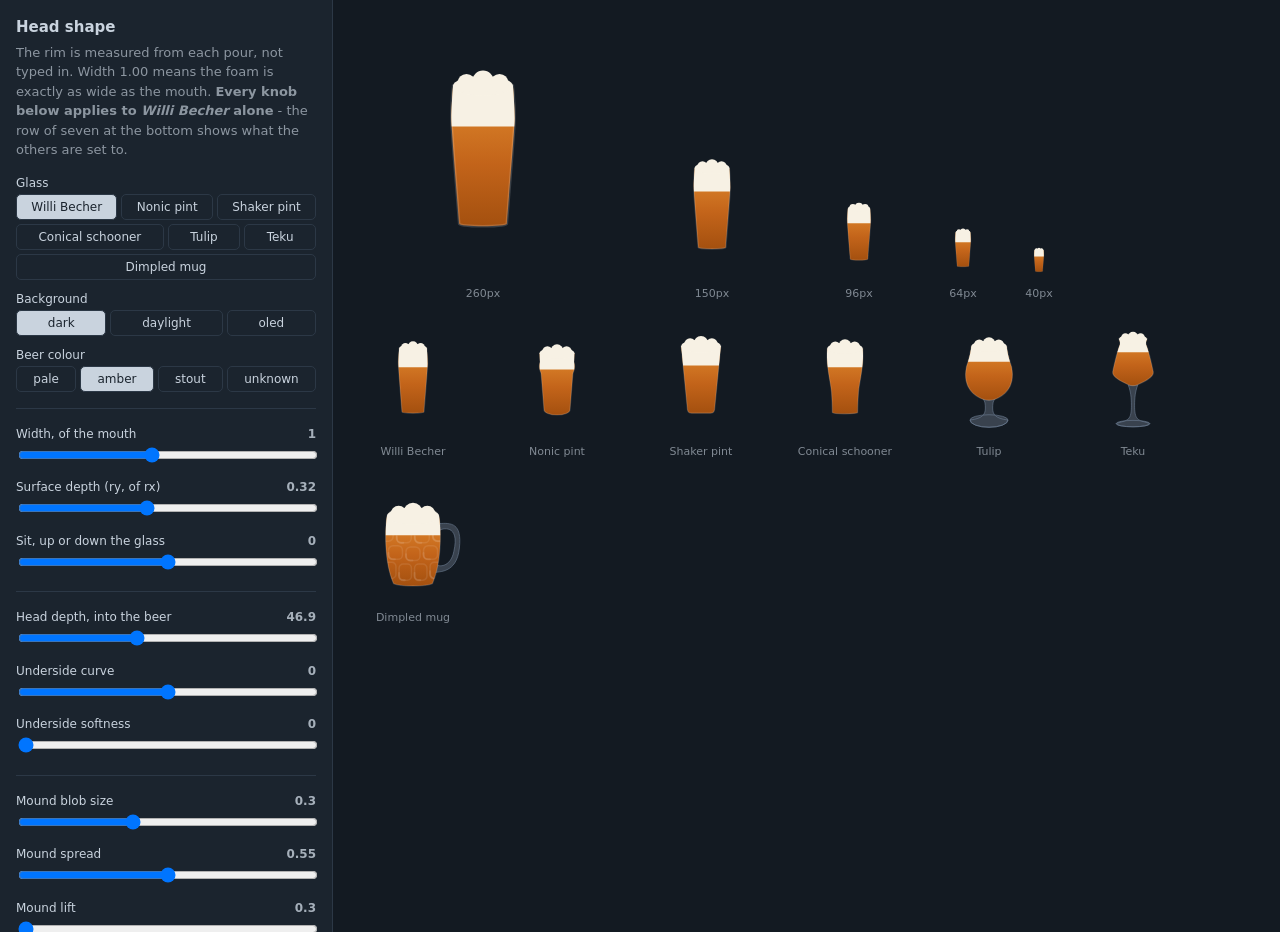
==== commit 03d3b912: "prototype(glass): every head knob is per glass while tuning Depth was already per glass because it i" ====
--- a/prototype/foam_lab.html
+++ b/prototype/foam_lab.html
@@ -18,6 +18,7 @@
   .seg button { flex:1 1 auto; padding:5px 8px; font:12px system-ui,sans-serif;
                 background:transparent; color:var(--fg); border:1px solid var(--line);
                 border-radius:5px; cursor:pointer; }
+  .seg button i { font-style:italic; }
   .seg button[aria-pressed=true] { background:var(--fg); color:var(--panel); }
   .row { display:flex; gap:24px; align-items:flex-end; flex-wrap:wrap; margin-bottom:16px; }
   .row figure { margin:0; text-align:center; }
@@ -31,7 +32,9 @@
 <div id="panel">
   <h1>Head shape</h1>
   <p class="note">The rim is measured from each pour, not typed in. Width 1.00
-  means the foam is exactly as wide as the mouth.</p>
+  means the foam is exactly as wide as the mouth. <b>Every knob below applies
+  to <i data-for></i> alone</b> - the row of seven at the bottom shows what the
+  others are set to.</p>
 
   <label>Glass</label>
   <div class="seg" id="glass"></div>
@@ -49,9 +52,8 @@
   <input type="range" id="sit" min="-14" max="14" step="0.5">
 
   <hr>
-  <label>Head depth - <i id="depth-for"></i> only <b id="v-depth"></b></label>
+  <label>Head depth, into the beer <b id="v-depth"></b></label>
   <input type="range" id="depth" min="0" max="120" step="1">
-  <div class="seg"><button id="depth-all">Apply depth to every glass</button></div>
   <label>Underside curve <b id="v-curve"></b></label>
   <input type="range" id="curve" min="-30" max="30" step="0.5">
   <label>Underside softness <b id="v-fade"></b></label>
@@ -67,12 +69,19 @@
 
   <hr>
   <div class="seg">
-    <button id="reset">Reset</button>
+    <button id="apply-all">Copy <i data-for></i>'s settings to every glass</button>
+  </div>
+  <div class="seg">
+    <button id="reset-one">Reset <i data-for></i></button>
+    <button id="reset">Reset all</button>
+  </div>
+  <div class="seg">
     <button id="shipped">Show shipped</button>
     <button id="copy">Copy values</button>
   </div>
   <textarea id="out" readonly></textarea>
-  <p class="note">Every knob is in the URL - paste it back to keep a setting.</p>
+  <p class="note">Every glass's settings are in the URL, one parameter each -
+  paste it back to keep them.</p>
 </div>
 <div id="stage">
   <div class="row" id="sizes"></div>
@@ -84,12 +93,13 @@
    hand-entered rx is narrower than the mouth on every glass but the mug. */
 const D = {width:1.0, ry:0.32, sit:0, depth:0, curve:0, fade:0,
            blob:0.30, spread:0.55, lift:0.30};
-/* Depth is the one knob that is PER GLASS: it is a distance into the beer, and
-   the glasses are not the same size, so one number cannot mean the same thing
-   on a teku bowl and a shaker pint. Every other knob is a ratio of the glass's
-   own mouth and travels across all seven unchanged. */
-const KNOBS = Object.keys(D).filter(k => k !== "depth");
-const DEPTHS = {};
+/* EVERY knob is per glass while the shapes are being tuned. Some of these will
+   turn out to hold the same value on all seven - width and the mound almost
+   certainly will, being ratios of each glass's own mouth - and those collapse
+   back to one shared default when they fold into production. Until then it is
+   cheaper to let each glass disagree than to argue about which ones may. */
+const KNOBS = Object.keys(D);
+const S = {};
 let glass = DATA.default, bg = "dark", colour = "amber", showShipped = false;
 
 const COLOURS = {
@@ -123,23 +133,24 @@
   return {top: top, left: s[0], right: s[1], half: (s[1] - s[0]) / 2};
 }
 
-function head(outline, foam, uid, depth) {
+function head(outline, foam, uid, p) {
   const m = mouth(outline);
-  const cy = m.top + g("sit");
-  const rx = m.half * g("width");
-  const ry = rx * g("ry");
+  const cy = m.top + p.sit;
+  const rx = m.half * p.width;
+  const ry = rx * p.ry;
+  const depth = p.depth;
   let out = "";
 
   // The body of the head: foam filling the top of the glass, clipped to the
   // pour, with a curved underside where it meets the beer.
   if (depth > 0) {
-    const c = g("curve"), bot = cy + depth;
+    const c = p.curve, bot = cy + depth;
     // The fade needs GEOMETRY to happen in. Measured as a fraction of the whole
     // band, it ran past the bottom of the shape and was cut off mid-fade, which
     // is why a soft setting looked like a hard line in the wrong place. It is
     // now a distance either side of the boundary, and the shape is extended by
     // that distance so the gradient has somewhere to finish.
-    const feather = g("fade") * 40;
+    const feather = p.fade * 40;
     /* The underside curves ACROSS THE GLASS, not across the canvas, and about
        the depth line rather than below it. Spanning 0..300 put the glass in
        the flat middle of the arc, so the knob did almost nothing until the far
@@ -169,7 +180,7 @@
   // The surface, and the mound of bubbles standing over the rim.
   out += '<ellipse cx="150" cy="' + f(cy) + '" rx="' + f(rx) + '" ry="' + f(ry)
     + '" fill="' + foam + '"/>';
-  const sp = g("spread"), lift = g("lift"), br = g("blob");
+  const sp = p.spread, lift = p.lift, br = p.blob;
   [[-sp, -lift, br], [0, -lift * 1.58, br * 1.2], [sp, -lift, br]].forEach(function (b) {
     out += '<circle cx="' + f(150 + rx * b[0]) + '" cy="' + f(cy + ry * b[1])
       + '" r="' + f(rx * b[2]) + '" fill="' + foam + '"/>';
@@ -206,7 +217,7 @@
     out += '<ellipse cx="150" cy="' + h[0] + '" rx="' + h[1] + '" ry="' + h[2]
       + '" fill="none" stroke="#ff5f6d" stroke-width="2" stroke-dasharray="5 4"/>';
   }
-  return out + head(spec.outline, foam, uid, DEPTHS[key]) + "</svg>";
+  return out + head(spec.outline, foam, uid, S[key]) + "</svg>";
 }
 
 function seg(host, items, get, set) {
@@ -232,11 +243,13 @@
   seg(document.getElementById("colour"),
       [["pale", "pale"], ["amber", "amber"], ["stout", "stout"], ["unknown", "unknown"]],
       function () { return colour; }, function (v) { colour = v; });
-  KNOBS.forEach(k => document.getElementById("v-" + k).textContent = g(k));
-  document.getElementById("depth").value = DEPTHS[glass];
-  document.getElementById("v-depth").textContent = DEPTHS[glass];
-  document.getElementById("depth-for").textContent =
-    DATA.glasses[glass].label.replace(" (default)", "");
+  const cur = S[glass];
+  KNOBS.forEach(function (k) {
+    document.getElementById(k).value = cur[k];
+    document.getElementById("v-" + k).textContent = cur[k];
+  });
+  document.querySelectorAll("[data-for]").forEach(el =>
+    el.textContent = DATA.glasses[glass].label.replace(" (default)", ""));
   document.getElementById("shipped").setAttribute("aria-pressed", showShipped);
 
   document.getElementById("sizes").innerHTML = [260, 150, 96, 64, 40]
@@ -250,15 +263,15 @@
   const lines = Object.keys(DATA.glasses).map(function (k) {
     const m = mouth(DATA.glasses[k].outline);
     const rx = m.half * g("width");
-    return k + ": head=(" + f(m.top + g("sit")) + ", " + f(rx) + ", "
-      + f(rx * g("ry")) + ")  depth " + DEPTHS[k]
-      + "   [shipped rx " + DATA.glasses[k].shipped[1] + ", mouth " + f(m.half) + "]";
+    return k + ": head=(" + f(m.top + S[k].sit) + ", " + f(rx) + ", "
+      + f(rx * S[k].ry) + ")  "
+      + KNOBS.map(n => n + " " + S[k][n]).join("  ");
   });
   document.getElementById("out").value = lines.join("\n");
 
+  // One param per glass, values in KNOBS order - short enough to paste back.
   const q = new URLSearchParams({glass: glass, bg: bg, colour: colour});
-  KNOBS.forEach(k => q.set(k, g(k)));
-  q.set("depths", Object.keys(DEPTHS).map(k => k + ":" + DEPTHS[k]).join(","));
+  Object.keys(S).forEach(k => q.set(k, KNOBS.map(n => S[k][n]).join(",")));
   history.replaceState(null, "", "?" + q);
 }
 
@@ -267,30 +280,33 @@
   glass = q.get("glass") || glass;
   bg = q.get("bg") || bg;
   colour = q.get("colour") || colour;
-  KNOBS.forEach(function (k) {
-    const v = q.get(k);
-    document.getElementById(k).value = v === null ? D[k] : v;
-  });
-  Object.keys(DATA.glasses).forEach(k => DEPTHS[k] = DATA.glasses[k].depth);
-  (q.get("depths") || "").split(",").filter(Boolean).forEach(function (pair) {
-    const bits = pair.split(":");
-    if (bits[0] in DEPTHS) DEPTHS[bits[0]] = +bits[1];
-  });
-}
-
-KNOBS.forEach(k => document.getElementById(k).addEventListener("input", render));
-document.getElementById("depth").addEventListener("input", function () {
-  DEPTHS[glass] = +this.value;
-  render();
-});
-document.getElementById("depth-all").onclick = function () {
-  const v = DEPTHS[glass];
-  Object.keys(DEPTHS).forEach(k => DEPTHS[k] = v);
+  Object.keys(DATA.glasses).forEach(function (k) {
+    // Depth is seeded from the glass's own height; everything else starts
+    // shared, and diverges only where the maintainer pulls it apart.
+    S[k] = Object.assign({}, D, {depth: DATA.glasses[k].depth});
+    const packed = q.get(k);
+    if (packed) packed.split(",").forEach(function (v, i) {
+      if (KNOBS[i] && v !== "") S[k][KNOBS[i]] = +v;
+    });
+  });
+}
+
+KNOBS.forEach(k => document.getElementById(k).addEventListener("input", function () {
+  S[glass][k] = +this.value;
+  render();
+}));
+document.getElementById("apply-all").onclick = function () {
+  const v = Object.assign({}, S[glass]);
+  Object.keys(S).forEach(k => S[k] = Object.assign({}, v));
+  render();
+};
+document.getElementById("reset-one").onclick = function () {
+  S[glass] = Object.assign({}, D, {depth: DATA.glasses[glass].depth});
   render();
 };
 document.getElementById("reset").onclick = function () {
-  KNOBS.forEach(k => document.getElementById(k).value = D[k]);
-  Object.keys(DATA.glasses).forEach(k => DEPTHS[k] = DATA.glasses[k].depth);
+  Object.keys(DATA.glasses).forEach(k =>
+    S[k] = Object.assign({}, D, {depth: DATA.glasses[k].depth}));
   render();
 };
 document.getElementById("shipped").onclick = function () {
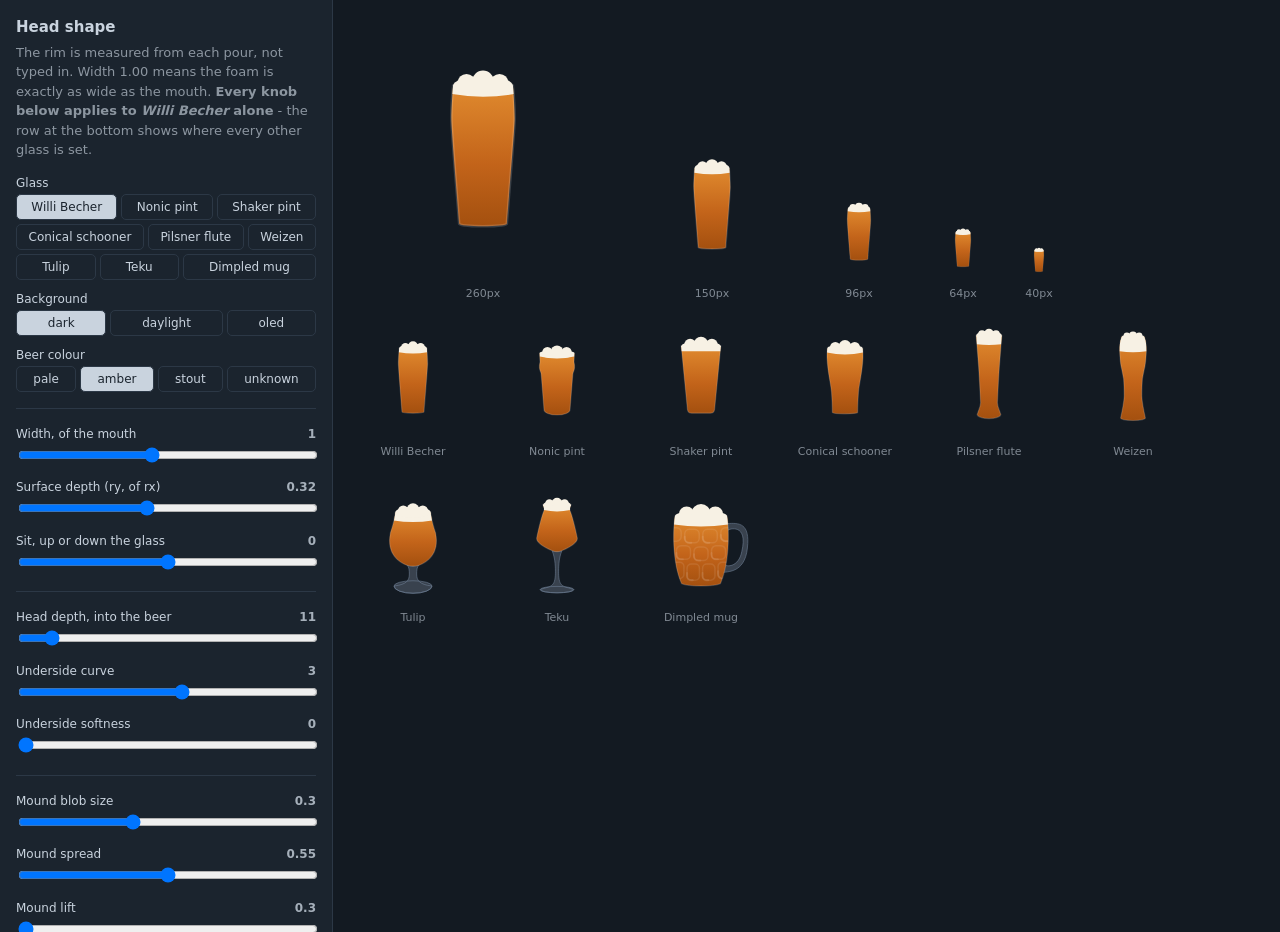
==== commit dedcd31c: "prototype(glass): the labs open on what ships, and a sheet that regenerates The foam lab used to ope" ====
--- a/prototype/foam_lab.html
+++ b/prototype/foam_lab.html
@@ -33,8 +33,8 @@
   <h1>Head shape</h1>
   <p class="note">The rim is measured from each pour, not typed in. Width 1.00
   means the foam is exactly as wide as the mouth. <b>Every knob below applies
-  to <i data-for></i> alone</b> - the row of seven at the bottom shows what the
-  others are set to.</p>
+  to <i data-for></i> alone</b> - the row at the bottom shows where every other
+  glass is set.</p>
 
   <label>Glass</label>
   <div class="seg" id="glass"></div>
@@ -88,13 +88,14 @@
   <div class="row" id="all"></div>
 </div>
 <script>
-const DATA = {"glasses": {"willibecher": {"label": "Willi Becher (default)", "pour": "M 184.5 76 C 185.5 86.5 186.56 106.19 186.5 114 C 186.5 125.64 180.47 195.86 177.5 235 A 1 0.11 0 0 1 122.5 235 C 119.53 195.86 113.5 125.64 113.5 114 C 113.44 106.19 114.5 86.5 115.5 76 Z", "outline": [[184.5, 76.0], [184.5750940625, 76.80440203124998], [184.65030249999998, 77.64129124999998], [184.7255146875, 78.50869234375001], [184.80062, 79.40463000000003], [184.8755078125, 80.32712890625], [184.95006749999996, 81.27421375], [185.02418843749996, 82.24390921874999], [185.09776000000005, 83.23424000000003], [185.17067156250002, 84.24323078125002], [185.2428125, 85.26890625], [185.3140721875, 86.30929109375], [185.38433999999995, 87.36240999999998], [185.45350531250003, 88.42628765625001], [185.5214575, 89.49894875], [185.5880859375, 90.57841796875], [185.65328, 91.66272], [185.7169290625, 92.74987953125], [185.77892250000002, 93.83792125000001], [185.83914968750003, 94.92486984375], [185.8975, 96.00874999999999], [185.95386281249998, 97.08758640625], [186.00812750000003, 98.15940375000001], [186.06018343749997, 99.22222671875], [186.10992000000002, 100.27408], [186.1572265625, 101.31298828125], [186.20199249999996, 102.33697624999998], [186.24410718750002, 103.34406859375], [186.28346, 104.33228999999999], [186.31994031250002, 105.29966515625], [186.35343749999998, 106.24421875], [186.3838409375, 107.16397546875001], [186.41104, 108.05696], [186.4349240625, 108.92119703124999], [186.45538249999998, 109.75471124999999], [186.4723046875, 110.55552734375], [186.48558, 111.32167000000001], [186.4950978125, 112.05116390625], [186.5007475, 112.74203375], [186.50241843749998, 113.39230421875], [186.5, 114.0], [186.48883578124997, 114.98143656249998], [186.45591124999999, 116.1741425], [186.40207859375002, 117.56971218750002], [186.32819000000003, 119.15974000000001], [186.23509765625, 120.9358203125], [186.12365375, 122.88954749999998], [185.99471046875, 125.01251593749998], [185.84912000000003, 127.29632000000004], [185.68773453125004, 129.73255406250001], [185.51140625, 132.3128125], [185.32098734375, 135.02868968750002], [185.11732999999995, 137.87177999999997], [184.90128640625005, 140.83367781250004], [184.67370874999997, 143.9059775], [184.43544921875, 147.0802734375], [184.18735999999998, 150.34815999999998], [183.93029328125, 153.7012315625], [183.66510125000005, 157.13108250000005], [183.39263609375, 160.62930718750002], [183.11374999999998, 164.1875], [182.82929515624997, 167.7972553125], [182.54012375, 171.4501675], [182.24708796875, 175.13783093749998], [181.95104, 178.85184], [181.65283203125, 182.5837890625], [181.35331624999998, 186.32527249999998], [181.05334484374998, 190.0678846875], [180.75376999999997, 193.80321999999995], [180.45544390625003, 197.5228728125], [180.15921874999998, 201.2184375], [179.86594671875002, 204.88150843750003], [179.57648, 208.50368000000003], [179.29167078125, 212.07654656250003], [179.01237125, 215.5917025], [178.73943359375, 219.0407421875], [178.47370999999998, 222.41526000000002], [178.21605265624999, 225.70685031250002], [177.96731375000002, 228.9071075], [177.72834546875, 232.0076259375], [177.5, 235.0], [177.41522667766102, 235.23733876457672], [177.1614293663663, 235.4732142567467], [176.74017281093612, 235.70617222566412], [176.1540541981167, 235.9347764079842], [175.40668714406038, 236.1576173829044], [174.50267941518013, 236.37332126171214], [173.44760451973752, 236.58055815826575], [172.24796734531105, 236.77805038818474], [170.91116405400084, 236.9645803461988], [169.44543648263004, 237.1389980130893], [167.85982132908003, 237.3002280459401], [166.164094438043, 237.44727640798422], [164.3687105296886, 237.57923649717114], [162.48473874283752, 237.69529473566982], [160.52379439003997, 237.79473558584664], [158.49796734531105, 237.87694596179284], [156.4197475060374, 237.94141900920297], [154.30194778860636, 237.9877572303003], [152.15762513251573, 238.01567493454272], [150.0, 238.025], [147.84237486748427, 238.01567493454272], [145.69805221139364, 237.9877572303003], [143.5802524939626, 237.94141900920297], [141.50203265468895, 237.87694596179284], [139.47620560996003, 237.79473558584664], [137.51526125716245, 237.69529473566982], [135.6312894703114, 237.57923649717114], [133.835905561957, 237.44727640798422], [132.14017867091994, 237.3002280459401], [130.55456351736996, 237.1389980130893], [129.08883594599916, 236.9645803461988], [127.75203265468895, 236.77805038818474], [126.55239548026246, 236.58055815826575], [125.49732058481987, 236.37332126171214], [124.59331285593962, 236.1576173829044], [123.84594580188327, 235.9347764079842], [123.2598271890639, 235.70617222566412], [122.83857063363371, 235.4732142567467], [122.58477332233898, 235.23733876457672], [122.5, 235.0], [122.27165453125, 232.00762593749997], [122.03268624999998, 228.90710749999997], [121.78394734375, 225.70685031250002], [121.52629000000002, 222.41526000000005], [121.26056640625, 219.0407421875], [120.98762874999998, 215.5917025], [120.70832921874998, 212.0765465625], [120.42352000000002, 208.50368000000006], [120.13405328125002, 204.88150843750003], [119.84078124999999, 201.21843750000002], [119.54455609375002, 197.5228728125], [119.24622999999997, 193.80321999999995], [118.94665515625002, 190.06788468750008], [118.64668375, 186.3252725], [118.34716796875, 182.5837890625], [118.04895999999998, 178.85183999999998], [117.75291203124999, 175.13783093749998], [117.45987625000001, 171.45016750000002], [117.17070484375002, 167.7972553125], [116.88625, 164.1875], [116.60736390624999, 160.6293071875], [116.33489875000001, 157.1310825], [116.06970671875001, 153.70123156250003], [115.81264000000002, 150.34816], [115.56455078125, 147.0802734375], [115.32629125, 143.9059775], [115.09871359375, 140.8336778125], [114.88266999999999, 137.87178], [114.67901265625, 135.02868968750002], [114.48859375, 132.3128125], [114.31226546875001, 129.73255406250001], [114.15088, 127.29632000000001], [114.00528953125001, 125.01251593750001], [113.87634625, 122.88954749999999], [113.76490234375001, 120.9358203125], [113.67181000000001, 119.15974], [113.59792140625001, 117.5697121875], [113.54408875, 116.17414250000002], [113.51116421875, 114.9814365625], [113.5, 114.0], [113.49758156249999, 113.39230421874998], [113.49925249999998, 112.74203375], [113.50490218750001, 112.05116390625001], [113.51442000000002, 111.32167], [113.5276953125, 110.55552734375], [113.54461749999999, 109.75471124999999], [113.56507593749998, 108.92119703124999], [113.58896000000004, 108.05696000000003], [113.61615906250002, 107.16397546875002], [113.6465625, 106.24421875], [113.6800596875, 105.29966515625], [113.71653999999997, 104.33228999999997], [113.75589281250002, 103.34406859375002], [113.79800749999998, 102.33697624999999], [113.8427734375, 101.31298828125], [113.89007999999998, 100.27408], [113.93981656249998, 99.22222671874998], [113.99187250000003, 98.15940375000001], [114.04613718750001, 97.08758640625001], [114.10249999999999, 96.00874999999999], [114.1608503125, 94.92486984374999], [114.22107749999999, 93.83792125000001], [114.2830709375, 92.74987953125], [114.34672, 91.66272000000001], [114.4119140625, 90.57841796875], [114.47854249999999, 89.49894874999998], [114.5464946875, 88.42628765625], [114.61565999999999, 87.36241], [114.68592781250001, 86.30929109375], [114.7571875, 85.26890625], [114.8293284375, 84.24323078125], [114.90224, 83.23424], [114.97581156250001, 82.24390921875], [115.0499325, 81.27421375], [115.1244921875, 80.32712890625], [115.19938, 79.40463], [115.27448531249999, 78.50869234375], [115.3496975, 77.64129125], [115.4249059375, 76.80440203125], [115.5, 76.0], [184.5, 76.0]], "depth": 46.9, "stem": "", "etch": "", "sheen": "", "shipped": [76, 31.5, 10.1]}, "nonicpint": {"label": "Nonic pint", "pour": "M 106.5 88 L 107.5 110 Q 103.87 125.02 109.49 136.23 C 110.24 138.3 110.59 142.02 110.82 145.01 L 117.5 229.5 A 1 0.4 0 0 0 182.5 229.5 L 189.18 145.01 C 189.41 142.02 189.76 138.3 190.51 136.23 Q 196.13 125.02 192.5 110 L 193.5 88 Z", "outline": [[106.5, 88.0], [107.5, 110.0], [107.70105421874999, 112.07678515624998], [107.89335874999998, 114.06363124999999], [108.07712640625002, 115.96277421875003], [108.25257, 117.77645000000003], [108.41990234375, 119.50689453125001], [108.57933624999998, 121.15634374999999], [108.73108453124999, 122.72703359375], [108.87536000000003, 124.22120000000002], [109.01237546875001, 125.64107890625002], [109.14234375, 126.98890625000001], [109.26547765625, 128.26691796875], [109.38198999999997, 129.47734999999997], [109.49209359375004, 130.62243828125006], [109.59600125, 131.70441875], [109.69392578125, 132.72552734375], [109.78607999999998, 133.688], [109.87267671875, 134.59407265624998], [109.95392875000002, 135.44598125000002], [110.03004890625, 136.24596171875], [110.10125, 136.99625000000003], [110.16774484374997, 137.69908203125], [110.22974625, 138.35669375000003], [110.28746703125, 138.97132109375002], [110.34112, 139.5452], [110.39091796875, 140.08056640625], [110.43707375, 140.57965625], [110.47980015625001, 141.04470546875], [110.51930999999999, 141.47795], [110.55581609375, 141.88162578125002], [110.58953125, 142.25796875], [110.62066828125, 142.60921484375], [110.64944, 142.9376], [110.67605921875, 143.24536015625], [110.70073875, 143.53473125], [110.72369140625, 143.80794921875], [110.74513, 144.06725], [110.76526734375, 144.31486953125], [110.78431624999999, 144.55304375], [110.80248953124999, 144.78400859375], [110.82, 145.01], [117.5, 229.5], [117.60018665367335, 228.48003175553802], [117.90012893065803, 227.466351954477], [118.39797758707552, 226.46521026987324], [119.0906632204075, 225.4827790731257], [119.97391519338318, 224.52511537925383], [121.04228796387804, 223.5981235033859], [122.28919465849201, 222.70751865869266], [123.70694768281422, 221.85879172019784], [125.28680611799899, 221.05717537170761], [127.0190296114372, 220.3076118445749], [128.89293842926904, 219.6147224471996], [130.89697930049462, 218.9827790731257], [133.01879664673166, 218.4156778633968], [135.24530875846472, 217.9169151855512], [137.5627884481346, 217.48956607735326], [139.95694768281422, 217.136265288163], [142.41302567468307, 216.85919103483022], [144.9158798861925, 216.6600515722632], [147.45007938884504, 216.54007466146933], [150.0, 216.5], [152.54992061115496, 216.54007466146933], [155.0841201138075, 216.6600515722632], [157.58697432531693, 216.8591910348302], [160.04305231718578, 217.136265288163], [162.43721155186543, 217.48956607735326], [164.75469124153528, 217.9169151855512], [166.98120335326834, 218.4156778633968], [169.10302069950538, 218.9827790731257], [171.10706157073096, 219.6147224471996], [172.9809703885628, 220.3076118445749], [174.713193882001, 221.05717537170761], [176.29305231718578, 221.85879172019784], [177.710805341508, 222.70751865869266], [178.95771203612196, 223.5981235033859], [180.0260848066168, 224.52511537925383], [180.90933677959248, 225.48277907312567], [181.6020224129245, 226.46521026987324], [182.099871069342, 227.466351954477], [182.39981334632665, 228.48003175553802], [182.5, 229.5], [189.18, 145.01], [189.19747937499997, 144.78441843749997], [189.21543499999996, 144.5563225], [189.23389312500004, 144.3259353125], [189.25288000000003, 144.09348000000006], [189.27242187500002, 143.8591796875], [189.292545, 143.6232575], [189.31327562499996, 143.38593656249998], [189.33464000000004, 143.14744000000005], [189.35666437500004, 142.90799093750002], [189.379375, 142.6678125], [189.40279812500003, 142.42712781250003], [189.42695999999998, 142.18615999999997], [189.45188687500004, 141.94513218750004], [189.477605, 141.70426750000001], [189.50414062500002, 141.4637890625], [189.53152, 141.22392], [189.55976937499995, 140.98488343749997], [189.58891500000004, 140.74690250000003], [189.618983125, 140.51020031250002], [189.65, 140.275], [189.681991875, 140.0415246875], [189.71498499999998, 139.8099975], [189.74900562499997, 139.5806415625], [189.78408000000002, 139.35368000000003], [189.82023437499998, 139.1293359375], [189.85749499999997, 138.90783249999998], [189.895888125, 138.68939281250002], [189.93543999999997, 138.47424], [189.976176875, 138.2625971875], [190.018125, 138.0546875], [190.061310625, 137.8507340625], [190.10576, 137.65096], [190.15149937500001, 137.4555884375], [190.198555, 137.26484250000001], [190.246953125, 137.0789453125], [190.29672000000002, 136.89812], [190.34788187499998, 136.7225896875], [190.400465, 136.55257749999998], [190.454495625, 136.3883065625], [190.51, 136.23], [193.5, 88.0], [106.5, 88.0]], "depth": 40.9, "stem": "", "etch": "", "sheen": "", "shipped": [88, 40.5, 13.0]}, "default": {"label": "Shaker pint", "pour": "M 100.5 70 L 116 228 Q 117 238 127 238 L 173 238 Q 183 238 184 228 L 199.5 70 Z", "outline": [[100.5, 70.0], [116.0, 228.0], [173.0, 238.0], [199.5, 70.0], [100.5, 70.0]], "depth": 48.6, "stem": "", "etch": "", "sheen": "", "shipped": [70, 46.5, 14.9]}, "schooner": {"label": "Conical schooner", "pour": "M 194 76 C 195.05 85.83 195.11 92.14 194.9 100.14 C 193.25 137.29 185.84 161.82 183.77 184.46 C 182.33 204.09 181.69 220.08 181.5 236 A 1 0.11 0 0 1 118.5 236 C 118.31 220.08 117.67 204.09 116.23 184.46 C 114.16 161.82 106.75 137.29 105.1 100.14 C 104.89 92.14 104.95 85.83 106 76 Z", "outline": [[194.0, 76.0], [194.07690499999998, 76.73073140624999], [194.15016499999996, 77.44875124999999], [194.21984750000001, 78.15454796875001], [194.28602, 78.84861000000001], [194.34875, 79.53142578125001], [194.40810499999998, 80.20348375], [194.4641525, 80.86527234375], [194.51696000000004, 81.51728], [194.566595, 82.15999515625], [194.613125, 82.79390625], [194.65661749999998, 83.41950171874998], [194.69713999999996, 84.03726999999998], [194.73476000000005, 84.64769953125003], [194.769545, 85.25127875], [194.80156250000002, 85.84849609375], [194.83087999999998, 86.43984], [194.857565, 87.02579890625], [194.88168500000006, 87.60686125000001], [194.90330750000004, 88.18351546875002], [194.9225, 88.75625000000001], [194.93932999999998, 89.32555328124998], [194.953865, 89.89191375000001], [194.9661725, 90.45581984374999], [194.97632000000002, 91.01776000000001], [194.984375, 91.57822265625], [194.990405, 92.13769624999998], [194.99447750000002, 92.69666921875], [194.99666, 93.25563], [194.99702000000002, 93.81506703125001], [194.99562500000002, 94.37546875000001], [194.9925425, 94.93732359375], [194.98784, 95.50112], [194.981585, 96.06734640625001], [194.973845, 96.63649125], [194.9646875, 97.20904296875], [194.95418, 97.78549000000001], [194.94239, 98.36632078125001], [194.92938500000002, 98.95202375], [194.91523250000003, 99.54308734375], [194.9, 100.14], [194.7656234375, 102.90275515625], [194.61068749999998, 105.61919124999999], [194.4362328125, 108.29031421875001], [194.24330000000006, 110.91713000000003], [194.0329296875, 113.50064453124999], [193.8061625, 116.04186374999999], [193.5640390625, 118.54179359374997], [193.30760000000006, 121.00144000000003], [193.03788593750005, 123.42180890625002], [192.7559375, 125.80390625000001], [192.4627953125, 128.14873796875], [192.15949999999998, 130.45730999999998], [191.84709218750004, 132.73062828125003], [191.5266125, 134.96969875], [191.19910156249998, 137.17552734375], [190.86559999999997, 139.34911999999997], [190.5271484375, 141.49148265624996], [190.18478750000003, 143.60362125], [189.8395578125, 145.68654171875], [189.4925, 147.74125], [189.1446546875, 149.76875203125], [188.79706249999998, 151.77005375], [188.4507640625, 153.74616109375], [188.10680000000002, 155.69808], [187.7662109375, 157.62681640625], [187.43003749999997, 159.53337624999998], [187.0993203125, 161.41876546875], [186.77509999999998, 163.28399], [186.4584171875, 165.13005578125], [186.15031249999998, 166.95796875], [185.85182656250004, 168.76873484375], [185.56400000000002, 170.56336], [185.28787343750002, 172.34285015625], [185.02448750000002, 174.10821125], [184.77488281249998, 175.86044921875], [184.54010000000002, 177.60057], [184.3211796875, 179.32957953124998], [184.11916250000002, 181.04848375], [183.93508906250003, 182.75828859375], [183.77, 184.46], [183.66349453125, 185.92548078125], [183.55995625, 187.37764625], [183.45935234375, 188.81683109375], [183.36165000000005, 190.24337000000003], [183.26681640625, 191.65759765625], [183.17481875, 193.05984875], [183.08562421874996, 194.45045796875], [182.99920000000006, 195.82976000000005], [182.91551328125004, 197.19808953125002], [182.83453125, 198.55578125], [182.75622109374999, 199.90316984375], [182.68054999999995, 201.24058999999997], [182.60748515625005, 202.56837640625005], [182.53699375000002, 203.88686374999997], [182.46904296875, 205.19638671875], [182.4036, 206.49728], [182.34063203124998, 207.78987828124997], [182.28010625000005, 209.07451625000007], [182.22198984375, 210.35152859375003], [182.16625, 211.62125], [182.11285390625, 212.88401515625003], [182.06176875, 214.14015875], [182.01296171875, 215.39001546875], [181.96640000000002, 216.63392000000005], [181.92205078125, 217.87220703125], [181.87988124999998, 219.10521125], [181.83985859375, 220.33326734375004], [181.80194999999998, 221.55670999999998], [181.76612265625002, 222.77587390625], [181.73234374999998, 223.99109375], [181.70058046875, 225.20270421875], [181.6708, 226.41104], [181.64296953125, 227.61643578125], [181.61705625000002, 228.81922624999999], [181.59302734375, 230.01974609375], [181.57085, 231.21833], [181.55049140625, 232.41531265625002], [181.53191875, 233.61102875], [181.51509921875, 234.80581296875002], [181.5, 236.0], [181.40289601259354, 236.271860766697], [181.11218272874683, 236.5420454213644], [180.62965249252682, 236.8088881857607], [179.95828026329733, 237.0707438855092], [179.10220527410553, 237.32599809314505], [178.06670551193358, 237.57307708159752], [176.8581651771539, 237.81045752674078], [175.48403532281083, 238.03667589919343], [173.95278791640098, 238.2503374874641], [172.27386360737626, 238.45012499681138], [170.45761352240078, 238.6348066708041], [168.5152354472129, 238.8032438855092], [166.45870478855238, 238.95439816948692], [164.3007007417957, 239.0873376063127], [162.05452811950033, 239.20124258015161], [159.73403532281085, 239.2954108289627], [157.35352896146102, 239.36926177417794], [154.92768564876727, 239.42234010016216], [152.4714615154271, 239.4543185613853], [150.0, 239.465], [147.5285384845729, 239.4543185613853], [145.0723143512327, 239.42234010016216], [142.64647103853898, 239.36926177417794], [140.26596467718915, 239.2954108289627], [137.94547188049967, 239.20124258015161], [135.69929925820426, 239.0873376063127], [133.54129521144762, 238.95439816948692], [131.48476455278708, 238.8032438855092], [129.54238647759922, 238.6348066708041], [127.72613639262374, 238.45012499681138], [126.04721208359902, 238.2503374874641], [124.51596467718916, 238.03667589919343], [123.14183482284609, 237.81045752674078], [121.93329448806641, 237.57307708159752], [120.89779472589447, 237.32599809314505], [120.04171973670266, 237.0707438855092], [119.37034750747318, 236.8088881857607], [118.88781727125316, 236.5420454213644], [118.59710398740647, 236.271860766697], [118.5, 236.0], [118.48490078124999, 234.80581296875], [118.46808124999998, 233.61102874999995], [118.44950859375002, 232.41531265625005], [118.42915000000002, 231.21833000000004], [118.40697265625, 230.01974609375003], [118.38294375, 228.81922625], [118.35703046875, 227.61643578125], [118.32920000000003, 226.41104000000007], [118.29941953125002, 225.20270421875006], [118.26765624999999, 223.99109374999998], [118.23387734375, 222.77587390625], [118.19804999999998, 221.55670999999998], [118.16014140625005, 220.33326734375007], [118.12011874999999, 219.10521125000002], [118.07794921874999, 217.87220703124999], [118.03359999999999, 216.63392], [117.98703828124998, 215.39001546874997], [117.93823125000002, 214.14015875], [117.88714609375, 212.88401515625], [117.83375000000001, 211.62125], [117.77801015624999, 210.35152859375], [117.71989375, 209.07451625000002], [117.65936796875, 207.78987828125], [117.5964, 206.49728000000002], [117.53095703125, 205.19638671875], [117.46300624999999, 203.88686375], [117.39251484375, 202.56837640625002], [117.31944999999999, 201.24059], [117.24377890625, 199.90316984375], [117.16546875, 198.55578125], [117.08448671875001, 197.19808953125002], [117.0008, 195.82976000000002], [116.91437578125002, 194.45045796875002], [116.82518125, 193.05984875000001], [116.73318359375, 191.65759765625], [116.63835, 190.24337000000003], [116.54064765625, 188.81683109374998], [116.44004375, 187.37764625], [116.33650546875, 185.92548078125], [116.23, 184.46], [116.06491093749999, 182.75828859375], [115.88083749999998, 181.04848375], [115.67882031250001, 179.32957953125], [115.4599, 177.60057000000003], [115.2251171875, 175.86044921875], [114.9755125, 174.10821124999998], [114.71212656249999, 172.34285015624997], [114.43600000000004, 170.56336000000005], [114.14817343750002, 168.76873484375005], [113.8496875, 166.95796875], [113.5415828125, 165.13005578125004], [113.22489999999998, 163.28398999999996], [112.90067968750003, 161.41876546875002], [112.5699625, 159.53337625], [112.2337890625, 157.62681640625], [111.89319999999998, 155.69807999999998], [111.54923593749999, 153.74616109374998], [111.20293750000002, 151.77005375000002], [110.8553453125, 149.76875203125], [110.50750000000001, 147.74125], [110.16044218749998, 145.68654171874996], [109.8152125, 143.60362125], [109.4728515625, 141.49148265625], [109.13440000000001, 139.34912], [108.8008984375, 137.17552734375], [108.4733875, 134.96969874999996], [108.15290781249999, 132.73062828124998], [107.84049999999999, 130.45730999999998], [107.53720468750001, 128.14873796875], [107.2440625, 125.80390625000001], [106.9621140625, 123.42180890624999], [106.69239999999999, 121.00144], [106.4359609375, 118.54179359375], [106.1938375, 116.04186375], [105.9670703125, 113.50064453124999], [105.7567, 110.91713], [105.56376718749999, 108.29031421875], [105.3893125, 105.61919125], [105.2343765625, 102.90275515625], [105.1, 100.14], [105.0847675, 99.54308734375], [105.07061499999999, 98.95202375], [105.05761000000001, 98.36632078125001], [105.04582, 97.78549000000001], [105.03531249999999, 97.20904296875], [105.02615499999999, 96.63649124999999], [105.01841499999999, 96.06734640625], [105.01216000000002, 95.50112000000003], [105.00745750000002, 94.93732359375002], [105.004375, 94.37546875000001], [105.00298000000001, 93.81506703125], [105.00333999999997, 93.25562999999997], [105.00552250000001, 92.69666921875002], [105.00959499999999, 92.13769624999999], [105.015625, 91.57822265625], [105.02368, 91.01776], [105.0338275, 90.45581984374999], [105.046135, 89.89191375000001], [105.06067, 89.32555328125], [105.0775, 88.75625], [105.09669249999999, 88.18351546875], [105.118315, 87.60686125000001], [105.142435, 87.02579890625], [105.16912, 86.43984], [105.1984375, 85.84849609375], [105.230455, 85.25127874999998], [105.26523999999999, 84.64769953125], [105.30286, 84.03726999999999], [105.34338250000002, 83.41950171875], [105.386875, 82.79390624999999], [105.43340500000001, 82.15999515625], [105.48304, 81.51728], [105.5358475, 80.86527234375001], [105.591895, 80.20348375], [105.65125, 79.53142578125], [105.71398000000002, 78.84861000000001], [105.7801525, 78.15454796875], [105.849835, 77.44875125], [105.923095, 76.73073140625], [106.0, 76.0], [194.0, 76.0]], "depth": 47.3, "stem": "", "etch": "", "sheen": "", "shipped": [76, 41.0, 13.1]}, "tulip": {"label": "Tulip", "pour": "M 106 71 C 102 100 97 110 93.5 122.5 C 82.5 175.5 116.42 196.37 135 203 Q 150 208 165 203 C 183.58 196.37 217.5 175.5 206.5 122.5 C 203 110 198 100 194 71 Z", "outline": [[106.0, 71.0], [105.6981640625, 73.1397109375], [105.39281249999998, 75.21018749999998], [105.08417968750003, 77.21344531250001], [104.77250000000002, 79.15150000000001], [104.4580078125, 81.0263671875], [104.14093749999999, 82.8400625], [103.82152343749998, 84.59460156249999], [103.50000000000003, 86.29200000000003], [103.17660156250001, 87.93427343750001], [102.8515625, 89.5234375], [102.5251171875, 91.0615078125], [102.19749999999998, 92.55049999999997], [101.86894531250002, 93.99242968750002], [101.5396875, 95.3893125], [101.2099609375, 96.7431640625], [100.88, 98.056], [100.55003906249999, 99.3298359375], [100.22031250000002, 100.56668750000003], [99.89105468750002, 101.7685703125], [99.5625, 102.9375], [99.2348828125, 104.07549218749999], [98.9084375, 105.1845625], [98.5833984375, 106.26672656250001], [98.26, 107.324], [97.9384765625, 108.3583984375], [97.61906249999998, 109.37193749999997], [97.30199218749999, 110.3666328125], [96.9875, 111.34449999999998], [96.67582031250001, 112.3075546875], [96.3671875, 113.2578125], [96.0618359375, 114.1972890625], [95.76, 115.128], [95.4619140625, 116.0519609375], [95.1678125, 116.97118750000001], [94.8779296875, 117.8876953125], [94.5925, 118.8035], [94.31175781249999, 119.7206171875], [94.0359375, 120.64106249999999], [93.7652734375, 121.5668515625], [93.5, 122.5], [92.7582834375, 126.41503578125], [92.17936749999998, 130.21126124999998], [91.75760281250001, 133.89035359375], [91.48734, 137.45399], [91.3629296875, 140.90384765625], [91.3787225, 144.24160375], [91.5290690625, 147.46893546874998], [91.80832000000002, 150.58752], [92.2108259375, 153.59903453125], [92.7309375, 156.50515625], [93.36300531250001, 159.30756234375], [94.10137999999998, 162.00793], [94.94041218750003, 164.60793640625005], [95.87445249999999, 167.10925874999998], [96.8978515625, 169.51357421875], [98.00496, 171.82255999999998], [99.1901284375, 174.03789328124998], [100.4477075, 176.16125125000002], [101.7720478125, 178.19431109375], [103.1575, 180.13875000000002], [104.5984146875, 181.99624515624998], [106.0891425, 183.76847375], [107.62403406250002, 185.45711296875], [109.19744, 187.06384], [110.8037109375, 188.59033203125], [112.4371975, 190.03826625], [114.0922503125, 191.40931984375], [115.76321999999999, 192.70516999999995], [117.4444571875, 193.92749390625], [119.1303125, 195.07796875], [120.8151365625, 196.15827171875003], [122.49328000000001, 197.17007999999998], [124.15909343750002, 198.11507078125], [125.8069275, 198.99492125], [127.43113281250001, 199.81130859375], [129.02606, 200.56591000000003], [130.58605968749998, 201.26040265625], [132.1054825, 201.89646374999998], [133.5786790625, 202.47577046875], [135.0, 203.0], [138.6155396875, 202.47577046874997], [142.17326749999998, 201.89646374999995], [145.67034656250001, 201.26040265625005], [149.10394000000002, 200.56591000000003], [152.47121093750002, 199.81130859375], [155.7693225, 198.99492124999998], [158.99543781249997, 198.11507078124998], [162.14672000000002, 197.17008000000007], [165.22033218750002, 196.15827171875], [168.2134375, 195.07796875], [171.12319906250002, 193.92749390625], [173.94677999999996, 192.70516999999998], [176.68134343750003, 191.40931984375004], [179.32405250000002, 190.03826625], [181.8720703125, 188.59033203125], [184.32255999999998, 187.06384], [186.67268468749998, 185.45711296875], [188.91960750000004, 183.76847375000003], [191.06049156250003, 181.99624515625], [193.0925, 180.13875000000002], [195.01279593750002, 178.19431109375], [196.81854250000004, 176.16125125000002], [198.50690281250002, 174.03789328125], [200.07504, 171.82256000000004], [201.5201171875, 169.51357421875], [202.8392975, 167.10925874999998], [204.02974406250001, 164.60793640625002], [205.08862, 162.00793], [206.01308843750002, 159.30756234375002], [206.80031250000002, 156.50515625], [207.4474553125, 153.59903453125], [207.95168, 150.58751999999998], [208.31014968750003, 147.46893546875], [208.5200275, 144.24160375000002], [208.5784765625, 140.90384765625], [208.48266, 137.45399], [208.2297409375, 133.89035359374998], [207.81688250000002, 130.21126125], [207.2412478125, 126.41503578125], [206.5, 122.5], [206.2347265625, 121.56685156249999], [205.96406249999998, 120.64106249999999], [205.6882421875, 119.72061718750001], [205.40750000000003, 118.80350000000001], [205.1220703125, 117.8876953125], [204.8321875, 116.9711875], [204.53808593749997, 116.0519609375], [204.24000000000007, 115.12800000000004], [203.9381640625, 114.19728906250002], [203.6328125, 113.2578125], [203.3241796875, 112.3075546875], [203.01249999999996, 111.34449999999998], [202.69800781250004, 110.36663281250003], [202.3809375, 109.3719375], [202.0615234375, 108.3583984375], [201.73999999999998, 107.32399999999998], [201.41660156249998, 106.2667265625], [201.0915625, 105.18456250000003], [200.76511718749998, 104.0754921875], [200.4375, 102.9375], [200.10894531249997, 101.76857031249999], [199.77968750000002, 100.5666875], [199.44996093749998, 99.32983593750001], [199.12, 98.056], [198.7900390625, 96.7431640625], [198.4603125, 95.38931249999999], [198.13105468749998, 93.99242968749999], [197.80249999999995, 92.55049999999999], [197.47488281250003, 91.06150781250001], [197.1484375, 89.5234375], [196.82339843749997, 87.9342734375], [196.5, 86.292], [196.1784765625, 84.59460156250002], [195.8590625, 82.8400625], [195.5419921875, 81.0263671875], [195.22750000000002, 79.1515], [194.9158203125, 77.2134453125], [194.60718749999998, 75.2101875], [194.3018359375, 73.1397109375], [194.0, 71.0], [106.0, 71.0]], "depth": 38.2, "stem": "M 197.5 255 C 165 251.5 159 240 159.14 225.02 C 159.38 216.31 159.15 207.5 165 203 Q 150 208 135 203 C 140.85 207.5 140.62 216.31 140.86 225.02 C 141 240 135 251.5 102.5 255 A 47 18 0 0 0 197.5 255 Z M 102.5 255 A 47 18 0 1 0 197.5 255 A 47 13 0 1 0 102.5 255 Z", "etch": "", "sheen": "", "shipped": [71, 41.0, 13.1]}, "teku": {"label": "Teku", "pour": "M 114.68 51.99 C 117.77 57.55 118.16 64.42 117.05 67.63 C 110.36 84.47 102.68 118.18 99.31 134.36 C 97.06 145.81 117 157.5 138.5 167 C 146 170 154 170 161.5 167 C 183 157.5 202.94 145.81 200.69 134.36 C 197.32 118.18 189.64 84.47 182.95 67.63 C 181.84 64.42 182.23 57.55 185.32 51.99 Z", "outline": [[114.68, 51.99], [114.90670624999998, 52.40937859374999], [115.12339999999999, 52.833203749999996], [115.33019375000002, 53.26100953125001], [115.52720000000002, 53.692330000000005], [115.71453125000002, 54.12669921875], [115.8923, 54.56365125], [116.06061874999999, 55.00272015625], [116.21960000000004, 55.44344000000002], [116.36935625000002, 55.88534484375001], [116.51, 56.32796875], [116.64164375, 56.77084578125], [116.76439999999998, 57.21350999999998], [116.87838125000003, 57.65549546875001], [116.9837, 58.09633624999999], [117.08046875, 58.53556640625], [117.16879999999999, 58.97271999999999], [117.24880624999999, 59.407331093749995], [117.32060000000001, 59.83893375000001], [117.38429375, 60.267062031250006], [117.44, 60.69125], [117.48783125, 61.11103171875], [117.52790000000002, 61.52594125], [117.56031875, 61.935512656250005], [117.5852, 62.33928], [117.60265625, 62.73677734375], [117.6128, 63.12753875], [117.61574375, 63.51109828125], [117.61159999999998, 63.88699], [117.60048125, 64.25474796875], [117.58250000000001, 64.61390625], [117.55776875000001, 64.96399890625], [117.5264, 65.30456000000001], [117.48850625, 65.63512359375], [117.4442, 65.95522375], [117.39359375000001, 66.26439453124999], [117.33680000000001, 66.56217], [117.27393125, 66.84808421874999], [117.2051, 67.12167124999999], [117.13041874999999, 67.38246515624999], [117.05, 67.63], [116.54647656249999, 68.92409374999998], [116.03973749999999, 70.27822499999999], [115.53027968750003, 71.68916875000001], [115.01860000000002, 73.1537], [114.50519531249999, 74.66859375], [113.99056249999998, 76.23062499999997], [113.47519843749997, 77.83656875], [112.95960000000004, 79.48320000000001], [112.44426406250001, 81.16729375], [111.9296875, 82.88562499999999], [111.4163671875, 84.63496875], [110.90479999999998, 86.41209999999997], [110.39548281250003, 88.21379375000004], [109.8889125, 90.036825], [109.38558593750001, 91.87796875000001], [108.88599999999998, 93.73399999999998], [108.39065156249998, 95.60169374999998], [107.9000375, 97.47782500000001], [107.4146546875, 99.35916875000001], [106.935, 101.24249999999999], [106.4615703125, 103.12459375], [105.99486250000001, 105.00222500000001], [105.53537343750001, 106.87216875000001], [105.0836, 108.73120000000002], [104.6400390625, 110.57609375], [104.2051875, 112.403625], [103.7795421875, 114.21056875000002], [103.3636, 115.99369999999999], [102.95785781250001, 117.74979375000001], [102.5628125, 119.47562500000001], [102.1789609375, 121.16796875000001], [101.80680000000001, 122.82360000000001], [101.44682656250001, 124.43929375000002], [101.0995375, 126.01182500000002], [100.7654296875, 127.53796875], [100.44500000000002, 129.01450000000003], [100.1387453125, 130.43819375], [99.84716250000001, 131.80582500000003], [99.5707484375, 133.11416875], [99.31, 134.36], [99.18253390625, 135.21916203125], [99.13634625, 136.07899625], [99.16950296875001, 136.93927484375004], [99.28007000000002, 137.79977000000002], [99.46611328125, 138.66025390625], [99.72569874999999, 139.52049875], [100.05689234375, 140.38027671875], [100.45776000000004, 141.23936000000006], [100.92636765625001, 142.09752078125004], [101.46078125, 142.95453125], [102.05906671875, 143.81016359375002], [102.71928999999997, 144.66418999999996], [103.43951703125002, 145.51638265625002], [104.21781375, 146.36651375], [105.05224609375, 147.21435546875], [105.94087999999999, 148.05967999999996], [106.88178140624998, 148.90225953125], [107.87301625, 149.74186625000002], [108.91265046875, 150.57827234375], [109.99875, 151.41125], [111.12938078124999, 152.24057140624998], [112.30260875, 153.06600875], [113.51649984375001, 153.88733421875], [114.76912000000002, 154.70432000000002], [116.05853515625, 155.51673828125], [117.38281125, 156.32436124999998], [118.74001421875, 157.12696109375], [120.12821, 157.92431], [121.54546453125002, 158.71618015625], [122.98984375, 159.50234375], [124.45941359375001, 160.28257296875], [125.95224000000002, 161.05664000000002], [127.46638890624999, 161.82431703125002], [128.99992625, 162.58537625], [130.55091796875, 163.33958984375], [132.11743, 164.08673], [133.69752828125, 164.82656890625], [135.28927875, 165.55887875], [136.89074734374998, 166.28343171875], [138.5, 167.0], [139.063421875, 167.21937499999996], [139.62862499999997, 167.42749999999995], [140.195515625, 167.62437500000001], [140.76399999999998, 167.81], [141.333984375, 167.984375], [141.905375, 168.14749999999998], [142.478078125, 168.299375], [143.05200000000002, 168.44000000000005], [143.62704687500002, 168.56937500000004], [144.203125, 168.6875], [144.780140625, 168.794375], [145.35799999999998, 168.88999999999996], [145.93660937500005, 168.97437500000004], [146.515875, 169.04749999999999], [147.095703125, 169.109375], [147.676, 169.15999999999997], [148.256671875, 169.19937499999997], [148.83762500000003, 169.22750000000002], [149.418765625, 169.24437500000002], [150.0, 169.25], [150.58123437499998, 169.244375], [151.162375, 169.22750000000002], [151.743328125, 169.199375], [152.324, 169.16000000000003], [152.904296875, 169.109375], [153.48412499999998, 169.04749999999999], [154.06339062499998, 168.974375], [154.642, 168.88999999999996], [155.21985937500003, 168.794375], [155.796875, 168.6875], [156.37295312499998, 168.569375], [156.948, 168.44], [157.521921875, 168.299375], [158.094625, 168.14749999999998], [158.666015625, 167.984375], [159.23600000000002, 167.81], [159.804484375, 167.62437500000001], [160.371375, 167.42749999999998], [160.936578125, 167.219375], [161.5, 167.0], [163.10925265625, 166.28343171875], [164.71072124999998, 165.55887874999996], [166.30247171875, 164.82656890625003], [167.88257000000002, 164.08673], [169.44908203125001, 163.33958984375], [171.00007374999998, 162.58537624999997], [172.53361109374998, 161.82431703125], [174.04776000000004, 161.05664000000004], [175.54058640625001, 160.28257296875003], [177.01015625, 159.50234375000002], [178.45453546874998, 158.71618015625], [179.87178999999998, 157.92430999999996], [181.25998578125, 157.12696109375005], [182.61718875, 156.32436124999998], [183.94146484375, 155.51673828125], [185.23087999999996, 154.70432], [186.48350015625, 153.88733421874997], [187.69739125, 153.06600875000004], [188.87061921875, 152.24057140625], [190.00125, 151.41125], [191.08734953125, 150.57827234375], [192.12698375, 149.74186625000002], [193.11821859375, 148.90225953125002], [194.05912, 148.05968000000001], [194.94775390625, 147.21435546875], [195.78218625, 146.36651375], [196.56048296875002, 145.51638265625002], [197.28070999999994, 144.66419], [197.94093328125, 143.81016359375002], [198.53921875, 142.95453125], [199.07363234375003, 142.09752078125], [199.54224, 141.23936], [199.94310765625, 140.38027671875], [200.27430125, 139.52049875], [200.53388671875, 138.66025390625], [200.71993000000003, 137.79977000000002], [200.83049703125, 136.93927484375], [200.86365375, 136.07899625000002], [200.81746609375, 135.21916203125002], [200.69, 134.36], [200.42925156249999, 133.11416875], [200.15283749999995, 131.805825], [199.86125468750004, 130.43819375000004], [199.55500000000004, 129.01450000000003], [199.23457031249998, 127.53796875], [198.9004625, 126.01182499999999], [198.55317343749996, 124.43929374999999], [198.19320000000008, 122.82360000000003], [197.8210390625, 121.16796875000003], [197.43718750000002, 119.475625], [197.04214218750002, 117.74979375000001], [196.63639999999998, 115.99369999999998], [196.22045781250006, 114.21056875000002], [195.79481249999998, 112.40362500000002], [195.35996093749998, 110.57609375], [194.91639999999998, 108.7312], [194.46462656249997, 106.87216874999999], [194.00513750000005, 105.00222500000004], [193.5384296875, 103.12459375000002], [193.06500000000003, 101.2425], [192.58534531249995, 99.35916875], [192.0999625, 97.477825], [191.6093484375, 95.60169375000001], [191.11400000000003, 93.73400000000001], [190.6144140625, 91.87796875000001], [190.1110875, 90.036825], [189.6045171875, 88.21379375], [189.09519999999998, 86.4121], [188.5836328125, 84.63496875000001], [188.0703125, 82.885625], [187.5557359375, 81.16729375], [187.04039999999998, 79.4832], [186.5248015625, 77.83656875], [186.0094375, 76.230625], [185.4948046875, 74.66859375], [184.9814, 73.15369999999999], [184.4697203125, 71.68916875], [183.96026249999997, 70.278225], [183.4535234375, 68.92409375], [182.95, 67.63], [182.86958124999998, 67.38246515624999], [182.79489999999996, 67.12167124999999], [182.72606875000002, 66.84808421875], [182.66320000000002, 66.56217000000001], [182.60640625000002, 66.26439453125], [182.55579999999998, 65.95522374999999], [182.51149374999994, 65.63512359374998], [182.47360000000006, 65.30456000000001], [182.44223125000005, 64.96399890625001], [182.4175, 64.61390625], [182.39951875, 64.25474796875], [182.38839999999996, 63.88698999999999], [182.38425625000005, 63.511098281250014], [182.3872, 63.12753875], [182.39734375, 62.73677734375], [182.41479999999999, 62.33927999999999], [182.43968124999998, 61.93551265624999], [182.4721, 61.52594125000002], [182.51216875, 61.11103171875], [182.55999999999997, 60.69125], [182.61570625000002, 60.26706203124999], [182.6794, 59.838933749999995], [182.75119374999997, 59.40733109375], [182.83119999999997, 58.97272000000001], [182.91953125, 58.53556640625], [183.0163, 58.09633624999999], [183.12161874999998, 57.65549546875], [183.23559999999998, 57.21350999999999], [183.35835624999999, 56.77084578125], [183.49, 56.32796875], [183.63064375, 55.885344843750005], [183.7804, 55.44344], [183.93938125, 55.00272015625001], [184.10769999999997, 54.56365125], [184.28546874999998, 54.12669921875], [184.4728, 53.69233], [184.66980624999997, 53.26100953125], [184.8766, 52.83320375], [185.09329375, 52.40937859375], [185.32, 51.99], [114.68, 51.99]], "depth": 33.9, "stem": "M 192 264 C 166.5 255 154.5 259 154 223 C 154 210.5 153.5 187.5 162.34 166.44 C 154.56 169.7 145.44 169.7 137.66 166.44 C 146.5 187.5 146 210.5 146 223 C 145.5 259 133.5 255 108 264 A 42 8 0 0 0 192 264 Z M 108 264 A 42 8 0 1 0 192 264 A 42 8 0 1 0 108 264 Z", "etch": "", "sheen": "", "shipped": [51.99, 32.3, 10.3]}, "dimpledmug": {"label": "Dimpled mug", "pour": "M 85 80 C 78.5 123 80 199 100.5 247 A 1 0.16 0 0 0 199.5 247 C 220 199 221.5 123 215 80 Z", "outline": [[85.0, 80.0], [84.52767187499998, 83.285921875], [84.08637499999998, 86.68987499999997], [83.677140625, 90.20614062500002], [83.301, 93.82900000000001], [82.958984375, 97.552734375], [82.652125, 101.371625], [82.381453125, 105.27995312499999], [82.14800000000002, 109.27200000000002], [81.95279687500002, 113.34204687500001], [81.796875, 117.484375], [81.68126562500001, 121.693265625], [81.60699999999999, 125.96299999999998], [81.57510937500003, 130.28785937500004], [81.586625, 134.662125], [81.642578125, 139.080078125], [81.74399999999999, 143.536], [81.89192187499998, 148.024171875], [82.08737500000001, 152.53887500000002], [82.331390625, 157.07439062499998], [82.625, 161.625], [82.96923437499998, 166.184984375], [83.365125, 170.748625], [83.81370312499999, 175.310203125], [84.316, 179.864], [84.873046875, 184.404296875], [85.485875, 188.92537499999997], [86.155515625, 193.421515625], [86.88299999999998, 197.88699999999997], [87.669359375, 202.316109375], [88.515625, 206.703125], [89.422828125, 211.042328125], [90.392, 215.32800000000003], [91.424171875, 219.554421875], [92.520375, 223.71587499999998], [93.681640625, 227.806640625], [94.909, 231.821], [96.203484375, 235.753234375], [97.566125, 239.597625], [98.997953125, 243.34845312500002], [100.5, 247.0], [100.65259198021016, 246.37860396183547], [101.10942714054069, 245.76103903688139], [101.86768894031502, 245.15111271826123], [102.92270244338991, 244.55258540455043], [104.26796314069131, 243.9691472156685], [105.89517705267579, 243.40439524206278], [107.79431186447243, 242.8618113674497], [109.95365877844011, 242.3447408018436], [112.35990470279847, 241.85637145722495], [114.9982143312659, 241.39971429300255], [117.85232160765591, 240.97758475244774], [120.90463001152258, 240.59258540455042], [124.13632104656054, 240.24708989831558], [127.52747026289244, 239.94322832842812], [131.05717009792806, 239.6828741025106], [134.70365877844011, 239.46763239094238], [138.44445448913268, 239.2988302304504], [142.25649398050857, 239.1775083424865], [146.1162747614717, 239.10441471683362], [150.0, 239.08], [153.8837252385283, 239.10441471683362], [157.74350601949143, 239.1775083424865], [161.55554551086732, 239.2988302304504], [165.29634122155989, 239.46763239094238], [168.94282990207194, 239.6828741025106], [172.47252973710758, 239.94322832842812], [175.86367895343946, 240.24708989831558], [179.09536998847742, 240.59258540455042], [182.1476783923441, 240.97758475244777], [185.0017856687341, 241.39971429300255], [187.64009529720153, 241.85637145722495], [190.04634122155989, 242.3447408018436], [192.20568813552757, 242.8618113674497], [194.1048229473242, 243.40439524206278], [195.7320368593087, 243.9691472156685], [197.0772975566101, 244.55258540455043], [198.13231105968498, 245.15111271826123], [198.89057285945933, 245.76103903688136], [199.34740801978984, 246.37860396183547], [199.5, 247.0], [201.002046875, 243.348453125], [202.43387499999997, 239.59762499999997], [203.79651562500004, 235.75323437500003], [205.09100000000004, 231.82100000000003], [206.318359375, 227.806640625], [207.479625, 223.71587499999995], [208.575828125, 219.554421875], [209.60800000000006, 215.32800000000003], [210.57717187500003, 211.04232812500004], [211.484375, 206.703125], [212.330640625, 202.316109375], [213.11699999999996, 197.88699999999994], [213.84448437500006, 193.42151562500007], [214.51412499999998, 188.92537499999997], [215.126953125, 184.404296875], [215.68399999999997, 179.864], [216.18629687499995, 175.310203125], [216.63487500000002, 170.74862500000003], [217.03076562500002, 166.184984375], [217.375, 161.625], [217.668609375, 157.07439062499998], [217.912625, 152.53887500000002], [218.10807812500002, 148.024171875], [218.25600000000003, 143.536], [218.357421875, 139.080078125], [218.41337499999997, 134.662125], [218.42489062500002, 130.28785937499998], [218.39299999999997, 125.963], [218.31873437500002, 121.69326562500001], [218.203125, 117.484375], [218.047203125, 113.342046875], [217.852, 109.27199999999999], [217.61854687500002, 105.27995312500002], [217.347875, 101.37162500000001], [217.041015625, 97.552734375], [216.699, 93.82900000000001], [216.32285937499998, 90.20614062499999], [215.913625, 86.689875], [215.472328125, 83.285921875], [215.0, 80.0], [85.0, 80.0]], "depth": 48.3, "stem": "M 216 99 C 245 97 273 97 266 160 C 259 227 211 217 205 222 L 211 201 C 211 207 244 210 252 169 C 269 97 219 112 217 116 Z", "etch": "M 75.69 109.12 L 88.85 109.12 A 11.48 11.48 0 0 1 100.33 120.6 L 100.33 131.4 A 11.48 11.48 0 0 1 88.85 142.88 L 75.69 142.88 A 11.48 11.48 0 0 1 64.21 131.4 L 64.21 120.6 A 11.48 11.48 0 0 1 75.69 109.12 Z M 120.84 113.36 L 134 113.36 A 11.48 11.48 0 0 1 145.48 124.84 L 145.48 135.65 A 11.48 11.48 0 0 1 134 147.13 L 120.84 147.13 A 11.48 11.48 0 0 1 109.36 135.65 L 109.36 124.84 A 11.48 11.48 0 0 1 120.84 113.36 Z M 166 113.36 L 179.16 113.36 A 11.48 11.48 0 0 1 190.64 124.84 L 190.64 135.65 A 11.48 11.48 0 0 1 179.16 147.13 L 166 147.13 A 11.48 11.48 0 0 1 154.52 135.65 L 154.52 124.84 A 11.48 11.48 0 0 1 166 113.36 Z M 211.15 109.12 L 224.31 109.12 A 11.48 11.48 0 0 1 235.79 120.6 L 235.79 131.4 A 11.48 11.48 0 0 1 224.31 142.88 L 211.15 142.88 A 11.48 11.48 0 0 1 199.67 131.4 L 199.67 120.6 A 11.48 11.48 0 0 1 211.15 109.12 Z M 100.06 154.46 L 112.19 154.46 A 11.48 11.48 0 0 1 123.67 165.94 L 123.67 176.75 A 11.48 11.48 0 0 1 112.19 188.23 L 100.06 188.23 A 11.48 11.48 0 0 1 88.57 176.75 L 88.57 165.94 A 11.48 11.48 0 0 1 100.06 154.46 Z M 143.93 157.46 L 156.07 157.46 A 11.48 11.48 0 0 1 167.55 168.94 L 167.55 179.75 A 11.48 11.48 0 0 1 156.07 191.23 L 143.93 191.23 A 11.48 11.48 0 0 1 132.45 179.75 L 132.45 168.94 A 11.48 11.48 0 0 1 143.93 157.46 Z M 187.81 154.46 L 199.94 154.46 A 11.48 11.48 0 0 1 211.43 165.94 L 211.43 176.75 A 11.48 11.48 0 0 1 199.94 188.23 L 187.81 188.23 A 11.48 11.48 0 0 1 176.33 176.75 L 176.33 165.94 A 11.48 11.48 0 0 1 187.81 154.46 Z M 86.9 195.56 L 96.82 195.56 A 10.54 10.54 0 0 1 107.37 206.11 L 107.37 225.55 A 10.54 10.54 0 0 1 96.82 236.09 L 86.9 236.09 A 10.54 10.54 0 0 1 76.36 225.55 L 76.36 206.11 A 10.54 10.54 0 0 1 86.9 195.56 Z M 125.66 199.81 L 135.58 199.81 A 10.54 10.54 0 0 1 146.12 210.35 L 146.12 229.79 A 10.54 10.54 0 0 1 135.58 240.33 L 125.66 240.33 A 10.54 10.54 0 0 1 115.12 229.79 L 115.12 210.35 A 10.54 10.54 0 0 1 125.66 199.81 Z M 164.42 199.81 L 174.34 199.81 A 10.54 10.54 0 0 1 184.88 210.35 L 184.88 229.79 A 10.54 10.54 0 0 1 174.34 240.33 L 164.42 240.33 A 10.54 10.54 0 0 1 153.88 229.79 L 153.88 210.35 A 10.54 10.54 0 0 1 164.42 199.81 Z M 203.18 195.56 L 213.1 195.56 A 10.54 10.54 0 0 1 223.64 206.11 L 223.64 225.55 A 10.54 10.54 0 0 1 213.1 236.09 L 203.18 236.09 A 10.54 10.54 0 0 1 192.63 225.55 L 192.63 206.11 A 10.54 10.54 0 0 1 203.18 195.56 Z", "sheen": "M 80.43 142.88 L 75.69 142.88 A 11.48 11.48 0 0 1 64.21 131.4 L 64.21 127.51 M 125.58 147.13 L 120.84 147.13 A 11.48 11.48 0 0 1 109.36 135.65 L 109.36 131.76 M 170.73 147.13 L 166 147.13 A 11.48 11.48 0 0 1 154.52 135.65 L 154.52 131.76 M 215.89 142.88 L 211.15 142.88 A 11.48 11.48 0 0 1 199.67 131.4 L 199.67 127.51 M 104.43 188.23 L 100.06 188.23 A 11.48 11.48 0 0 1 88.57 176.75 L 88.57 172.86 M 148.3 191.23 L 143.93 191.23 A 11.48 11.48 0 0 1 132.45 179.75 L 132.45 175.86 M 192.18 188.23 L 187.81 188.23 A 11.48 11.48 0 0 1 176.33 176.75 L 176.33 172.86 M 90.47 236.09 L 86.9 236.09 A 10.54 10.54 0 0 1 76.36 225.55 L 76.36 218.55 M 129.23 240.33 L 125.66 240.33 A 10.54 10.54 0 0 1 115.12 229.79 L 115.12 222.79 M 167.99 240.33 L 164.42 240.33 A 10.54 10.54 0 0 1 153.88 229.79 L 153.88 222.79 M 206.75 236.09 L 203.18 236.09 A 10.54 10.54 0 0 1 192.63 225.55 L 192.63 218.55", "shipped": [80, 65.0, 20.8]}}, "default": "willibecher", "glassFill": "rgba(146,160,180,0.30)", "glassStroke": "rgba(108,124,146,0.75)"};
-/* Width 1.0 and no depth is TODAY's geometry made honest: production's
-   hand-entered rx is narrower than the mouth on every glass but the mug. */
+const DATA = {"glasses": {"willibecher": {"label": "Willi Becher (default)", "pour": "M 184.5 76 C 185.5 86.5 186.56 106.19 186.5 114 C 186.5 125.64 180.47 195.86 177.5 235 A 1 0.11 0 0 1 122.5 235 C 119.53 195.86 113.5 125.64 113.5 114 C 113.44 106.19 114.5 86.5 115.5 76 Z", "outline": [[184.5, 76.0], [184.5750940625, 76.80440203124998], [184.65030249999998, 77.64129124999998], [184.7255146875, 78.50869234375001], [184.80062, 79.40463000000003], [184.8755078125, 80.32712890625], [184.95006749999996, 81.27421375], [185.02418843749996, 82.24390921874999], [185.09776000000005, 83.23424000000003], [185.17067156250002, 84.24323078125002], [185.2428125, 85.26890625], [185.3140721875, 86.30929109375], [185.38433999999995, 87.36240999999998], [185.45350531250003, 88.42628765625001], [185.5214575, 89.49894875], [185.5880859375, 90.57841796875], [185.65328, 91.66272], [185.7169290625, 92.74987953125], [185.77892250000002, 93.83792125000001], [185.83914968750003, 94.92486984375], [185.8975, 96.00874999999999], [185.95386281249998, 97.08758640625], [186.00812750000003, 98.15940375000001], [186.06018343749997, 99.22222671875], [186.10992000000002, 100.27408], [186.1572265625, 101.31298828125], [186.20199249999996, 102.33697624999998], [186.24410718750002, 103.34406859375], [186.28346, 104.33228999999999], [186.31994031250002, 105.29966515625], [186.35343749999998, 106.24421875], [186.3838409375, 107.16397546875001], [186.41104, 108.05696], [186.4349240625, 108.92119703124999], [186.45538249999998, 109.75471124999999], [186.4723046875, 110.55552734375], [186.48558, 111.32167000000001], [186.4950978125, 112.05116390625], [186.5007475, 112.74203375], [186.50241843749998, 113.39230421875], [186.5, 114.0], [186.48883578124997, 114.98143656249998], [186.45591124999999, 116.1741425], [186.40207859375002, 117.56971218750002], [186.32819000000003, 119.15974000000001], [186.23509765625, 120.9358203125], [186.12365375, 122.88954749999998], [185.99471046875, 125.01251593749998], [185.84912000000003, 127.29632000000004], [185.68773453125004, 129.73255406250001], [185.51140625, 132.3128125], [185.32098734375, 135.02868968750002], [185.11732999999995, 137.87177999999997], [184.90128640625005, 140.83367781250004], [184.67370874999997, 143.9059775], [184.43544921875, 147.0802734375], [184.18735999999998, 150.34815999999998], [183.93029328125, 153.7012315625], [183.66510125000005, 157.13108250000005], [183.39263609375, 160.62930718750002], [183.11374999999998, 164.1875], [182.82929515624997, 167.7972553125], [182.54012375, 171.4501675], [182.24708796875, 175.13783093749998], [181.95104, 178.85184], [181.65283203125, 182.5837890625], [181.35331624999998, 186.32527249999998], [181.05334484374998, 190.0678846875], [180.75376999999997, 193.80321999999995], [180.45544390625003, 197.5228728125], [180.15921874999998, 201.2184375], [179.86594671875002, 204.88150843750003], [179.57648, 208.50368000000003], [179.29167078125, 212.07654656250003], [179.01237125, 215.5917025], [178.73943359375, 219.0407421875], [178.47370999999998, 222.41526000000002], [178.21605265624999, 225.70685031250002], [177.96731375000002, 228.9071075], [177.72834546875, 232.0076259375], [177.5, 235.0], [177.41522667766102, 235.23733876457672], [177.1614293663663, 235.4732142567467], [176.74017281093612, 235.70617222566412], [176.1540541981167, 235.9347764079842], [175.40668714406038, 236.1576173829044], [174.50267941518013, 236.37332126171214], [173.44760451973752, 236.58055815826575], [172.24796734531105, 236.77805038818474], [170.91116405400084, 236.9645803461988], [169.44543648263004, 237.1389980130893], [167.85982132908003, 237.3002280459401], [166.164094438043, 237.44727640798422], [164.3687105296886, 237.57923649717114], [162.48473874283752, 237.69529473566982], [160.52379439003997, 237.79473558584664], [158.49796734531105, 237.87694596179284], [156.4197475060374, 237.94141900920297], [154.30194778860636, 237.9877572303003], [152.15762513251573, 238.01567493454272], [150.0, 238.025], [147.84237486748427, 238.01567493454272], [145.69805221139364, 237.9877572303003], [143.5802524939626, 237.94141900920297], [141.50203265468895, 237.87694596179284], [139.47620560996003, 237.79473558584664], [137.51526125716245, 237.69529473566982], [135.6312894703114, 237.57923649717114], [133.835905561957, 237.44727640798422], [132.14017867091994, 237.3002280459401], [130.55456351736996, 237.1389980130893], [129.08883594599916, 236.9645803461988], [127.75203265468895, 236.77805038818474], [126.55239548026246, 236.58055815826575], [125.49732058481987, 236.37332126171214], [124.59331285593962, 236.1576173829044], [123.84594580188327, 235.9347764079842], [123.2598271890639, 235.70617222566412], [122.83857063363371, 235.4732142567467], [122.58477332233898, 235.23733876457672], [122.5, 235.0], [122.27165453125, 232.00762593749997], [122.03268624999998, 228.90710749999997], [121.78394734375, 225.70685031250002], [121.52629000000002, 222.41526000000005], [121.26056640625, 219.0407421875], [120.98762874999998, 215.5917025], [120.70832921874998, 212.0765465625], [120.42352000000002, 208.50368000000006], [120.13405328125002, 204.88150843750003], [119.84078124999999, 201.21843750000002], [119.54455609375002, 197.5228728125], [119.24622999999997, 193.80321999999995], [118.94665515625002, 190.06788468750008], [118.64668375, 186.3252725], [118.34716796875, 182.5837890625], [118.04895999999998, 178.85183999999998], [117.75291203124999, 175.13783093749998], [117.45987625000001, 171.45016750000002], [117.17070484375002, 167.7972553125], [116.88625, 164.1875], [116.60736390624999, 160.6293071875], [116.33489875000001, 157.1310825], [116.06970671875001, 153.70123156250003], [115.81264000000002, 150.34816], [115.56455078125, 147.0802734375], [115.32629125, 143.9059775], [115.09871359375, 140.8336778125], [114.88266999999999, 137.87178], [114.67901265625, 135.02868968750002], [114.48859375, 132.3128125], [114.31226546875001, 129.73255406250001], [114.15088, 127.29632000000001], [114.00528953125001, 125.01251593750001], [113.87634625, 122.88954749999999], [113.76490234375001, 120.9358203125], [113.67181000000001, 119.15974], [113.59792140625001, 117.5697121875], [113.54408875, 116.17414250000002], [113.51116421875, 114.9814365625], [113.5, 114.0], [113.49758156249999, 113.39230421874998], [113.49925249999998, 112.74203375], [113.50490218750001, 112.05116390625001], [113.51442000000002, 111.32167], [113.5276953125, 110.55552734375], [113.54461749999999, 109.75471124999999], [113.56507593749998, 108.92119703124999], [113.58896000000004, 108.05696000000003], [113.61615906250002, 107.16397546875002], [113.6465625, 106.24421875], [113.6800596875, 105.29966515625], [113.71653999999997, 104.33228999999997], [113.75589281250002, 103.34406859375002], [113.79800749999998, 102.33697624999999], [113.8427734375, 101.31298828125], [113.89007999999998, 100.27408], [113.93981656249998, 99.22222671874998], [113.99187250000003, 98.15940375000001], [114.04613718750001, 97.08758640625001], [114.10249999999999, 96.00874999999999], [114.1608503125, 94.92486984374999], [114.22107749999999, 93.83792125000001], [114.2830709375, 92.74987953125], [114.34672, 91.66272000000001], [114.4119140625, 90.57841796875], [114.47854249999999, 89.49894874999998], [114.5464946875, 88.42628765625], [114.61565999999999, 87.36241], [114.68592781250001, 86.30929109375], [114.7571875, 85.26890625], [114.8293284375, 84.24323078125], [114.90224, 83.23424], [114.97581156250001, 82.24390921875], [115.0499325, 81.27421375], [115.1244921875, 80.32712890625], [115.19938, 79.40463], [115.27448531249999, 78.50869234375], [115.3496975, 77.64129125], [115.4249059375, 76.80440203125], [115.5, 76.0], [184.5, 76.0]], "settled": {"width": 1.0, "ry": 0.32, "sit": 0.0, "depth": 11.0, "curve": 3.0, "fade": 0, "blob": 0.3, "spread": 0.55, "lift": 0.3}, "stem": "", "etch": "", "sheen": "", "shipped": [76, 34.64, 11.08]}, "nonicpint": {"label": "Nonic pint", "pour": "M 106.5 88 L 107.5 110 Q 103.87 125.02 109.49 136.23 C 110.24 138.3 110.59 142.02 110.82 145.01 L 117.5 229.5 A 1 0.4 0 0 0 182.5 229.5 L 189.18 145.01 C 189.41 142.02 189.76 138.3 190.51 136.23 Q 196.13 125.02 192.5 110 L 193.5 88 Z", "outline": [[106.5, 88.0], [107.5, 110.0], [107.70105421874999, 112.07678515624998], [107.89335874999998, 114.06363124999999], [108.07712640625002, 115.96277421875003], [108.25257, 117.77645000000003], [108.41990234375, 119.50689453125001], [108.57933624999998, 121.15634374999999], [108.73108453124999, 122.72703359375], [108.87536000000003, 124.22120000000002], [109.01237546875001, 125.64107890625002], [109.14234375, 126.98890625000001], [109.26547765625, 128.26691796875], [109.38198999999997, 129.47734999999997], [109.49209359375004, 130.62243828125006], [109.59600125, 131.70441875], [109.69392578125, 132.72552734375], [109.78607999999998, 133.688], [109.87267671875, 134.59407265624998], [109.95392875000002, 135.44598125000002], [110.03004890625, 136.24596171875], [110.10125, 136.99625000000003], [110.16774484374997, 137.69908203125], [110.22974625, 138.35669375000003], [110.28746703125, 138.97132109375002], [110.34112, 139.5452], [110.39091796875, 140.08056640625], [110.43707375, 140.57965625], [110.47980015625001, 141.04470546875], [110.51930999999999, 141.47795], [110.55581609375, 141.88162578125002], [110.58953125, 142.25796875], [110.62066828125, 142.60921484375], [110.64944, 142.9376], [110.67605921875, 143.24536015625], [110.70073875, 143.53473125], [110.72369140625, 143.80794921875], [110.74513, 144.06725], [110.76526734375, 144.31486953125], [110.78431624999999, 144.55304375], [110.80248953124999, 144.78400859375], [110.82, 145.01], [117.5, 229.5], [117.60018665367335, 228.48003175553802], [117.90012893065803, 227.466351954477], [118.39797758707552, 226.46521026987324], [119.0906632204075, 225.4827790731257], [119.97391519338318, 224.52511537925383], [121.04228796387804, 223.5981235033859], [122.28919465849201, 222.70751865869266], [123.70694768281422, 221.85879172019784], [125.28680611799899, 221.05717537170761], [127.0190296114372, 220.3076118445749], [128.89293842926904, 219.6147224471996], [130.89697930049462, 218.9827790731257], [133.01879664673166, 218.4156778633968], [135.24530875846472, 217.9169151855512], [137.5627884481346, 217.48956607735326], [139.95694768281422, 217.136265288163], [142.41302567468307, 216.85919103483022], [144.9158798861925, 216.6600515722632], [147.45007938884504, 216.54007466146933], [150.0, 216.5], [152.54992061115496, 216.54007466146933], [155.0841201138075, 216.6600515722632], [157.58697432531693, 216.8591910348302], [160.04305231718578, 217.136265288163], [162.43721155186543, 217.48956607735326], [164.75469124153528, 217.9169151855512], [166.98120335326834, 218.4156778633968], [169.10302069950538, 218.9827790731257], [171.10706157073096, 219.6147224471996], [172.9809703885628, 220.3076118445749], [174.713193882001, 221.05717537170761], [176.29305231718578, 221.85879172019784], [177.710805341508, 222.70751865869266], [178.95771203612196, 223.5981235033859], [180.0260848066168, 224.52511537925383], [180.90933677959248, 225.48277907312567], [181.6020224129245, 226.46521026987324], [182.099871069342, 227.466351954477], [182.39981334632665, 228.48003175553802], [182.5, 229.5], [189.18, 145.01], [189.19747937499997, 144.78441843749997], [189.21543499999996, 144.5563225], [189.23389312500004, 144.3259353125], [189.25288000000003, 144.09348000000006], [189.27242187500002, 143.8591796875], [189.292545, 143.6232575], [189.31327562499996, 143.38593656249998], [189.33464000000004, 143.14744000000005], [189.35666437500004, 142.90799093750002], [189.379375, 142.6678125], [189.40279812500003, 142.42712781250003], [189.42695999999998, 142.18615999999997], [189.45188687500004, 141.94513218750004], [189.477605, 141.70426750000001], [189.50414062500002, 141.4637890625], [189.53152, 141.22392], [189.55976937499995, 140.98488343749997], [189.58891500000004, 140.74690250000003], [189.618983125, 140.51020031250002], [189.65, 140.275], [189.681991875, 140.0415246875], [189.71498499999998, 139.8099975], [189.74900562499997, 139.5806415625], [189.78408000000002, 139.35368000000003], [189.82023437499998, 139.1293359375], [189.85749499999997, 138.90783249999998], [189.895888125, 138.68939281250002], [189.93543999999997, 138.47424], [189.976176875, 138.2625971875], [190.018125, 138.0546875], [190.061310625, 137.8507340625], [190.10576, 137.65096], [190.15149937500001, 137.4555884375], [190.198555, 137.26484250000001], [190.246953125, 137.0789453125], [190.29672000000002, 136.89812], [190.34788187499998, 136.7225896875], [190.400465, 136.55257749999998], [190.454495625, 136.3883065625], [190.51, 136.23], [193.5, 88.0], [106.5, 88.0]], "settled": {"width": 1.0, "ry": 0.18, "sit": 0.0, "depth": 11.0, "curve": 5.0, "fade": 0, "blob": 0.3, "spread": 0.55, "lift": 0.3}, "stem": "", "etch": "", "sheen": "", "shipped": [88, 43.42, 7.82]}, "default": {"label": "Shaker pint", "pour": "M 100.5 70 L 116 228 Q 117 238 127 238 L 173 238 Q 183 238 184 228 L 199.5 70 Z", "outline": [[100.5, 70.0], [116.0, 228.0], [173.0, 238.0], [199.5, 70.0], [100.5, 70.0]], "settled": {"width": 1.0, "ry": 0.24, "sit": 0.0, "depth": 13.0, "curve": 0.0, "fade": 0, "blob": 0.3, "spread": 0.55, "lift": 0.3}, "stem": "", "etch": "", "sheen": "", "shipped": [70, 49.31, 11.83]}, "schooner": {"label": "Conical schooner", "pour": "M 194 76 C 195.05 85.83 195.11 92.14 194.9 100.14 C 193.25 137.29 185.84 161.82 183.77 184.46 C 182.33 204.09 181.69 220.08 181.5 236 A 1 0.11 0 0 1 118.5 236 C 118.31 220.08 117.67 204.09 116.23 184.46 C 114.16 161.82 106.75 137.29 105.1 100.14 C 104.89 92.14 104.95 85.83 106 76 Z", "outline": [[194.0, 76.0], [194.07690499999998, 76.73073140624999], [194.15016499999996, 77.44875124999999], [194.21984750000001, 78.15454796875001], [194.28602, 78.84861000000001], [194.34875, 79.53142578125001], [194.40810499999998, 80.20348375], [194.4641525, 80.86527234375], [194.51696000000004, 81.51728], [194.566595, 82.15999515625], [194.613125, 82.79390625], [194.65661749999998, 83.41950171874998], [194.69713999999996, 84.03726999999998], [194.73476000000005, 84.64769953125003], [194.769545, 85.25127875], [194.80156250000002, 85.84849609375], [194.83087999999998, 86.43984], [194.857565, 87.02579890625], [194.88168500000006, 87.60686125000001], [194.90330750000004, 88.18351546875002], [194.9225, 88.75625000000001], [194.93932999999998, 89.32555328124998], [194.953865, 89.89191375000001], [194.9661725, 90.45581984374999], [194.97632000000002, 91.01776000000001], [194.984375, 91.57822265625], [194.990405, 92.13769624999998], [194.99447750000002, 92.69666921875], [194.99666, 93.25563], [194.99702000000002, 93.81506703125001], [194.99562500000002, 94.37546875000001], [194.9925425, 94.93732359375], [194.98784, 95.50112], [194.981585, 96.06734640625001], [194.973845, 96.63649125], [194.9646875, 97.20904296875], [194.95418, 97.78549000000001], [194.94239, 98.36632078125001], [194.92938500000002, 98.95202375], [194.91523250000003, 99.54308734375], [194.9, 100.14], [194.7656234375, 102.90275515625], [194.61068749999998, 105.61919124999999], [194.4362328125, 108.29031421875001], [194.24330000000006, 110.91713000000003], [194.0329296875, 113.50064453124999], [193.8061625, 116.04186374999999], [193.5640390625, 118.54179359374997], [193.30760000000006, 121.00144000000003], [193.03788593750005, 123.42180890625002], [192.7559375, 125.80390625000001], [192.4627953125, 128.14873796875], [192.15949999999998, 130.45730999999998], [191.84709218750004, 132.73062828125003], [191.5266125, 134.96969875], [191.19910156249998, 137.17552734375], [190.86559999999997, 139.34911999999997], [190.5271484375, 141.49148265624996], [190.18478750000003, 143.60362125], [189.8395578125, 145.68654171875], [189.4925, 147.74125], [189.1446546875, 149.76875203125], [188.79706249999998, 151.77005375], [188.4507640625, 153.74616109375], [188.10680000000002, 155.69808], [187.7662109375, 157.62681640625], [187.43003749999997, 159.53337624999998], [187.0993203125, 161.41876546875], [186.77509999999998, 163.28399], [186.4584171875, 165.13005578125], [186.15031249999998, 166.95796875], [185.85182656250004, 168.76873484375], [185.56400000000002, 170.56336], [185.28787343750002, 172.34285015625], [185.02448750000002, 174.10821125], [184.77488281249998, 175.86044921875], [184.54010000000002, 177.60057], [184.3211796875, 179.32957953124998], [184.11916250000002, 181.04848375], [183.93508906250003, 182.75828859375], [183.77, 184.46], [183.66349453125, 185.92548078125], [183.55995625, 187.37764625], [183.45935234375, 188.81683109375], [183.36165000000005, 190.24337000000003], [183.26681640625, 191.65759765625], [183.17481875, 193.05984875], [183.08562421874996, 194.45045796875], [182.99920000000006, 195.82976000000005], [182.91551328125004, 197.19808953125002], [182.83453125, 198.55578125], [182.75622109374999, 199.90316984375], [182.68054999999995, 201.24058999999997], [182.60748515625005, 202.56837640625005], [182.53699375000002, 203.88686374999997], [182.46904296875, 205.19638671875], [182.4036, 206.49728], [182.34063203124998, 207.78987828124997], [182.28010625000005, 209.07451625000007], [182.22198984375, 210.35152859375003], [182.16625, 211.62125], [182.11285390625, 212.88401515625003], [182.06176875, 214.14015875], [182.01296171875, 215.39001546875], [181.96640000000002, 216.63392000000005], [181.92205078125, 217.87220703125], [181.87988124999998, 219.10521125], [181.83985859375, 220.33326734375004], [181.80194999999998, 221.55670999999998], [181.76612265625002, 222.77587390625], [181.73234374999998, 223.99109375], [181.70058046875, 225.20270421875], [181.6708, 226.41104], [181.64296953125, 227.61643578125], [181.61705625000002, 228.81922624999999], [181.59302734375, 230.01974609375], [181.57085, 231.21833], [181.55049140625, 232.41531265625002], [181.53191875, 233.61102875], [181.51509921875, 234.80581296875002], [181.5, 236.0], [181.40289601259354, 236.271860766697], [181.11218272874683, 236.5420454213644], [180.62965249252682, 236.8088881857607], [179.95828026329733, 237.0707438855092], [179.10220527410553, 237.32599809314505], [178.06670551193358, 237.57307708159752], [176.8581651771539, 237.81045752674078], [175.48403532281083, 238.03667589919343], [173.95278791640098, 238.2503374874641], [172.27386360737626, 238.45012499681138], [170.45761352240078, 238.6348066708041], [168.5152354472129, 238.8032438855092], [166.45870478855238, 238.95439816948692], [164.3007007417957, 239.0873376063127], [162.05452811950033, 239.20124258015161], [159.73403532281085, 239.2954108289627], [157.35352896146102, 239.36926177417794], [154.92768564876727, 239.42234010016216], [152.4714615154271, 239.4543185613853], [150.0, 239.465], [147.5285384845729, 239.4543185613853], [145.0723143512327, 239.42234010016216], [142.64647103853898, 239.36926177417794], [140.26596467718915, 239.2954108289627], [137.94547188049967, 239.20124258015161], [135.69929925820426, 239.0873376063127], [133.54129521144762, 238.95439816948692], [131.48476455278708, 238.8032438855092], [129.54238647759922, 238.6348066708041], [127.72613639262374, 238.45012499681138], [126.04721208359902, 238.2503374874641], [124.51596467718916, 238.03667589919343], [123.14183482284609, 237.81045752674078], [121.93329448806641, 237.57307708159752], [120.89779472589447, 237.32599809314505], [120.04171973670266, 237.0707438855092], [119.37034750747318, 236.8088881857607], [118.88781727125316, 236.5420454213644], [118.59710398740647, 236.271860766697], [118.5, 236.0], [118.48490078124999, 234.80581296875], [118.46808124999998, 233.61102874999995], [118.44950859375002, 232.41531265625005], [118.42915000000002, 231.21833000000004], [118.40697265625, 230.01974609375003], [118.38294375, 228.81922625], [118.35703046875, 227.61643578125], [118.32920000000003, 226.41104000000007], [118.29941953125002, 225.20270421875006], [118.26765624999999, 223.99109374999998], [118.23387734375, 222.77587390625], [118.19804999999998, 221.55670999999998], [118.16014140625005, 220.33326734375007], [118.12011874999999, 219.10521125000002], [118.07794921874999, 217.87220703124999], [118.03359999999999, 216.63392], [117.98703828124998, 215.39001546874997], [117.93823125000002, 214.14015875], [117.88714609375, 212.88401515625], [117.83375000000001, 211.62125], [117.77801015624999, 210.35152859375], [117.71989375, 209.07451625000002], [117.65936796875, 207.78987828125], [117.5964, 206.49728000000002], [117.53095703125, 205.19638671875], [117.46300624999999, 203.88686375], [117.39251484375, 202.56837640625002], [117.31944999999999, 201.24059], [117.24377890625, 199.90316984375], [117.16546875, 198.55578125], [117.08448671875001, 197.19808953125002], [117.0008, 195.82976000000002], [116.91437578125002, 194.45045796875002], [116.82518125, 193.05984875000001], [116.73318359375, 191.65759765625], [116.63835, 190.24337000000003], [116.54064765625, 188.81683109374998], [116.44004375, 187.37764625], [116.33650546875, 185.92548078125], [116.23, 184.46], [116.06491093749999, 182.75828859375], [115.88083749999998, 181.04848375], [115.67882031250001, 179.32957953125], [115.4599, 177.60057000000003], [115.2251171875, 175.86044921875], [114.9755125, 174.10821124999998], [114.71212656249999, 172.34285015624997], [114.43600000000004, 170.56336000000005], [114.14817343750002, 168.76873484375005], [113.8496875, 166.95796875], [113.5415828125, 165.13005578125004], [113.22489999999998, 163.28398999999996], [112.90067968750003, 161.41876546875002], [112.5699625, 159.53337625], [112.2337890625, 157.62681640625], [111.89319999999998, 155.69807999999998], [111.54923593749999, 153.74616109374998], [111.20293750000002, 151.77005375000002], [110.8553453125, 149.76875203125], [110.50750000000001, 147.74125], [110.16044218749998, 145.68654171874996], [109.8152125, 143.60362125], [109.4728515625, 141.49148265625], [109.13440000000001, 139.34912], [108.8008984375, 137.17552734375], [108.4733875, 134.96969874999996], [108.15290781249999, 132.73062828124998], [107.84049999999999, 130.45730999999998], [107.53720468750001, 128.14873796875], [107.2440625, 125.80390625000001], [106.9621140625, 123.42180890624999], [106.69239999999999, 121.00144], [106.4359609375, 118.54179359375], [106.1938375, 116.04186375], [105.9670703125, 113.50064453124999], [105.7567, 110.91713], [105.56376718749999, 108.29031421875], [105.3893125, 105.61919125], [105.2343765625, 102.90275515625], [105.1, 100.14], [105.0847675, 99.54308734375], [105.07061499999999, 98.95202375], [105.05761000000001, 98.36632078125001], [105.04582, 97.78549000000001], [105.03531249999999, 97.20904296875], [105.02615499999999, 96.63649124999999], [105.01841499999999, 96.06734640625], [105.01216000000002, 95.50112000000003], [105.00745750000002, 94.93732359375002], [105.004375, 94.37546875000001], [105.00298000000001, 93.81506703125], [105.00333999999997, 93.25562999999997], [105.00552250000001, 92.69666921875002], [105.00959499999999, 92.13769624999999], [105.015625, 91.57822265625], [105.02368, 91.01776], [105.0338275, 90.45581984374999], [105.046135, 89.89191375000001], [105.06067, 89.32555328125], [105.0775, 88.75625], [105.09669249999999, 88.18351546875], [105.118315, 87.60686125000001], [105.142435, 87.02579890625], [105.16912, 86.43984], [105.1984375, 85.84849609375], [105.230455, 85.25127874999998], [105.26523999999999, 84.64769953125], [105.30286, 84.03726999999999], [105.34338250000002, 83.41950171875], [105.386875, 82.79390624999999], [105.43340500000001, 82.15999515625], [105.48304, 81.51728], [105.5358475, 80.86527234375001], [105.591895, 80.20348375], [105.65125, 79.53142578125], [105.71398000000002, 78.84861000000001], [105.7801525, 78.15454796875], [105.849835, 77.44875125], [105.923095, 76.73073140625], [106.0, 76.0], [194.0, 76.0]], "settled": {"width": 1.0, "ry": 0.23, "sit": 0.0, "depth": 13.0, "curve": 5.0, "fade": 0, "blob": 0.3, "spread": 0.55, "lift": 0.3}, "stem": "", "etch": "", "sheen": "", "shipped": [76, 44.16, 10.16]}, "pilsnerflute": {"label": "Pilsner flute", "pour": "M 182 44 C 180.5 62.5 179 82 177.5 102 C 175 131 173.5 160.5 171 212 C 171.5 222.5 176 230.5 179.5 241 A 1 0.35 0 0 1 120.5 241 C 124 230.5 128.5 222.5 129 212 C 126.5 160.5 125 131 122.5 102 C 121 82 119.5 62.5 118 44 Z", "outline": [[182.0, 44.0], [181.88749999999996, 45.38936718749999], [181.77499999999995, 46.782437499999986], [181.66250000000002, 48.17916406250001], [181.55000000000004, 49.5795], [181.4375, 50.9833984375], [181.325, 52.390812499999996], [181.21249999999998, 53.80169531249999], [181.10000000000002, 55.216000000000015], [180.9875, 56.633679687500006], [180.875, 58.0546875], [180.76250000000002, 59.4789765625], [180.64999999999995, 60.90649999999999], [180.53750000000002, 62.33721093750002], [180.42499999999998, 63.7710625], [180.3125, 65.2080078125], [180.2, 66.648], [180.08749999999998, 68.09099218749999], [179.97500000000002, 69.53693750000002], [179.8625, 70.9857890625], [179.75, 72.4375], [179.6375, 73.8920234375], [179.525, 75.34931250000001], [179.4125, 76.80932031249999], [179.3, 78.272], [179.1875, 79.7373046875], [179.075, 81.2051875], [178.9625, 82.6756015625], [178.85, 84.14849999999998], [178.7375, 85.6238359375], [178.625, 87.1015625], [178.51250000000002, 88.5816328125], [178.4, 90.064], [178.2875, 91.5486171875], [178.175, 93.0354375], [178.0625, 94.5244140625], [177.95, 96.0155], [177.8375, 97.5086484375], [177.725, 99.00381250000001], [177.6125, 100.5009453125], [177.5, 102.0], [177.31434374999998, 104.1762734375], [177.13225, 106.3564375], [176.95353125, 108.54250781250002], [176.77800000000002, 110.7365], [176.60546875, 112.9404296875], [176.43574999999998, 115.1563125], [176.26865624999996, 117.38616406249999], [176.10400000000004, 119.63200000000002], [175.94159375000004, 121.89583593750001], [175.78125, 124.1796875], [175.62278124999997, 126.48557031250002], [175.46599999999995, 128.81549999999996], [175.31071875000004, 131.1714921875], [175.15675000000002, 133.55556249999998], [175.00390625, 135.9697265625], [174.85199999999998, 138.416], [174.70084375, 140.89639843749998], [174.55025000000003, 143.41293750000003], [174.40003124999998, 145.9676328125], [174.25, 148.5625], [174.09996875, 151.19955468749998], [173.94975, 153.8808125], [173.79915625, 156.60828906249998], [173.64800000000002, 159.38400000000001], [173.49609375, 162.2099609375], [173.34325, 165.0881875], [173.18928125000002, 168.02069531249998], [173.034, 171.00949999999997], [172.87721875, 174.0566171875], [172.71875, 177.1640625], [172.55840625000002, 180.3338515625], [172.39600000000002, 183.568], [172.23134375, 186.86852343750002], [172.06425000000002, 190.2374375], [171.89453125, 193.6767578125], [171.722, 197.18850000000003], [171.54646874999997, 200.7746796875], [171.36775, 204.4373125], [171.18565625, 208.1784140625], [171.0, 212.0], [171.044921875, 212.782890625], [171.10437499999998, 213.55687499999996], [171.177890625, 214.32242187500003], [171.26500000000001, 215.08000000000004], [171.365234375, 215.830078125], [171.478125, 216.573125], [171.603203125, 217.30960937499998], [171.74000000000007, 218.04000000000005], [171.88804687500001, 218.76476562500002], [172.046875, 219.484375], [172.21601562500004, 220.19929687500002], [172.39499999999998, 220.90999999999997], [172.58335937500004, 221.61695312500004], [172.78062500000001, 222.320625], [172.986328125, 223.021484375], [173.2, 223.72], [173.42117187499997, 224.41664062499996], [173.64937500000002, 225.11187500000003], [173.88414062500001, 225.80617187500002], [174.125, 226.5], [174.37148437499997, 227.19382812499998], [174.623125, 227.888125], [174.879453125, 228.583359375], [175.14000000000001, 229.28], [175.404296875, 229.978515625], [175.67187499999997, 230.67937499999994], [175.94226562499998, 231.38304687500002], [176.21499999999997, 232.09], [176.48960937500001, 232.800703125], [176.765625, 233.515625], [177.042578125, 234.235234375], [177.32, 234.96], [177.597421875, 235.69039062500002], [177.874375, 236.426875], [178.150390625, 237.169921875], [178.425, 237.92000000000002], [178.697734375, 238.677578125], [178.96812500000001, 239.443125], [179.235703125, 240.217109375], [179.5, 241.0], [179.40906134512727, 241.81009016339], [179.13680604755655, 242.6151858515404], [178.68491265173145, 243.41032338181222], [178.05616723070702, 244.19060046692132], [177.25444620908297, 244.95120643916954], [176.28469246355684, 245.68745190981082], [175.15288484844572, 246.39479768069216], [173.86600133406094, 247.06888272991978], [172.43197598520092, 247.70555109900914], [170.85965004500315, 248.3008775157511], [169.1587174257404, 248.8511915948203], [167.33966494262796, 249.35310046692132], [165.4137076591205, 249.803509696956], [163.39271974231661, 250.1996423622449], [161.28916125477014, 250.53905617317903], [159.11600133406094, 250.81965853074746], [156.8866382337492, 251.039719428106], [154.6148167186868, 251.1978821166448], [152.31454332397144, 251.29317147079453], [150.0, 251.325], [147.68545667602856, 251.29317147079453], [145.38518328131318, 251.1978821166448], [143.1133617662508, 251.03971942810603], [140.88399866593906, 250.81965853074746], [138.71083874522986, 250.53905617317903], [136.60728025768336, 250.1996423622449], [134.5862923408795, 249.803509696956], [132.66033505737204, 249.35310046692132], [130.8412825742596, 248.8511915948203], [129.14034995499685, 248.3008775157511], [127.56802401479908, 247.70555109900914], [126.13399866593905, 247.06888272991978], [124.84711515155428, 246.39479768069216], [123.71530753644315, 245.68745190981082], [122.74555379091704, 244.95120643916954], [121.94383276929297, 244.19060046692132], [121.31508734826855, 243.41032338181222], [120.86319395244344, 242.6151858515404], [120.59093865487273, 241.81009016339], [120.5, 241.0], [120.76429687499999, 240.21710937499998], [121.03187499999999, 239.44312499999995], [121.30226562500002, 238.67757812500003], [121.57500000000002, 237.92000000000002], [121.849609375, 237.169921875], [122.12562499999999, 236.42687499999997], [122.40257812499999, 235.69039062499996], [122.68000000000002, 234.96000000000006], [122.95742187500001, 234.23523437500006], [123.234375, 233.515625], [123.51039062499999, 232.800703125], [123.78499999999997, 232.08999999999997], [124.05773437500002, 231.38304687500005], [124.32812499999999, 230.67937499999996], [124.595703125, 229.978515625], [124.85999999999999, 229.28], [125.12054687499997, 228.58335937499996], [125.37687500000003, 227.88812500000006], [125.628515625, 227.19382812500004], [125.875, 226.5], [126.11585937499999, 225.806171875], [126.35062500000001, 225.111875], [126.578828125, 224.416640625], [126.80000000000001, 223.72000000000003], [127.013671875, 223.021484375], [127.21937499999999, 222.320625], [127.41664062499999, 221.61695312499998], [127.60499999999999, 220.91], [127.78398437500002, 220.19929687500002], [127.953125, 219.484375], [128.111953125, 218.764765625], [128.26, 218.04], [128.396796875, 217.309609375], [128.521875, 216.573125], [128.634765625, 215.830078125], [128.735, 215.08], [128.822109375, 214.322421875], [128.895625, 213.556875], [128.955078125, 212.782890625], [129.0, 212.0], [128.81434374999998, 208.1784140625], [128.63224999999997, 204.4373125], [128.45353125000003, 200.77467968750005], [128.27800000000002, 197.18850000000003], [128.10546875, 193.6767578125], [127.93575, 190.23743749999994], [127.76865624999999, 186.8685234375], [127.60400000000003, 183.56800000000004], [127.44159375000001, 180.33385156250003], [127.28125, 177.1640625], [127.12278124999999, 174.0566171875], [126.96599999999998, 171.00949999999995], [126.81071875000004, 168.0206953125], [126.65675, 165.0881875], [126.50390625, 162.2099609375], [126.35199999999999, 159.384], [126.20084374999998, 156.60828906249998], [126.05025000000002, 153.88081250000002], [125.90003125000001, 151.1995546875], [125.75, 148.5625], [125.59996874999999, 145.96763281249997], [125.44975, 143.4129375], [125.29915625, 140.8963984375], [125.14800000000001, 138.416], [124.99609375, 135.9697265625], [124.84324999999998, 133.55556249999998], [124.68928125000001, 131.1714921875], [124.53399999999999, 128.8155], [124.37721875000001, 126.4855703125], [124.21875, 124.1796875], [124.05840625000002, 121.89583593750001], [123.896, 119.632], [123.73134375000001, 117.3861640625], [123.56425000000002, 115.1563125], [123.39453125, 112.9404296875], [123.22200000000001, 110.7365], [123.04646874999999, 108.54250781249999], [122.86775, 106.3564375], [122.68565625, 104.1762734375], [122.5, 102.0], [122.38749999999999, 100.5009453125], [122.27499999999999, 99.0038125], [122.16250000000001, 97.50864843750001], [122.05000000000001, 96.0155], [121.9375, 94.5244140625], [121.825, 93.03543749999999], [121.71249999999998, 91.54861718749999], [121.60000000000004, 90.06400000000002], [121.48750000000001, 88.58163281250002], [121.375, 87.1015625], [121.2625, 85.6238359375], [121.14999999999996, 84.14849999999998], [121.03750000000002, 82.6756015625], [120.92499999999998, 81.2051875], [120.8125, 79.7373046875], [120.69999999999999, 78.27199999999999], [120.58749999999998, 76.80932031249999], [120.47500000000002, 75.34931250000001], [120.36250000000001, 73.89202343750001], [120.25, 72.4375], [120.13749999999999, 70.9857890625], [120.025, 69.5369375], [119.9125, 68.0909921875], [119.80000000000001, 66.648], [119.6875, 65.2080078125], [119.57499999999999, 63.7710625], [119.4625, 62.3372109375], [119.35, 60.906499999999994], [119.23750000000001, 59.47897656250001], [119.125, 58.0546875], [119.0125, 56.6336796875], [118.89999999999999, 55.215999999999994], [118.78750000000001, 53.8016953125], [118.675, 52.3908125], [118.5625, 50.9833984375], [118.45, 49.5795], [118.3375, 48.1791640625], [118.225, 46.7824375], [118.11250000000001, 45.3893671875], [118.0, 44.0], [182.0, 44.0]], "settled": {"width": 1.0, "ry": 0.34, "sit": -0.5, "depth": 23.0, "curve": 1.5, "fade": 0, "blob": 0.3, "spread": 0.55, "lift": 0.3}, "stem": "", "etch": "", "sheen": "", "shipped": [43.5, 31.88, 10.84]}, "weizen": {"label": "Weizen", "pour": "M 178 46 C 183 59 183.5 70 183.5 82 C 182.5 100 182 109 180 120 C 177 133 175.5 141 173.5 152 C 172.5 165 172 179 172 195 C 172.5 209 176 227.5 181 250 A 1 0.2 0 0 1 119 250 C 124 227.5 127.5 209 128 195 C 128 179 127.5 165 126.5 152 C 124.5 141 123 133 120 120 C 118 109 117.5 100 116.5 82 C 116.5 70 117 59 122 46 Z", "outline": [[178.0, 46.0], [178.36662499999997, 46.971296875], [178.71675, 47.93537499999999], [179.05075000000002, 48.89251562500001], [179.36900000000003, 49.84300000000001], [179.671875, 50.787109375], [179.95974999999999, 51.725125], [180.23299999999998, 52.65732812499999], [180.49200000000005, 53.58400000000001], [180.73712500000005, 54.505421874999996], [180.96875, 55.421875], [181.18725, 56.333640625], [181.39299999999994, 57.240999999999985], [181.58637500000003, 58.14423437500002], [181.76774999999998, 59.04362499999999], [181.9375, 59.939453125], [182.09599999999998, 60.831999999999994], [182.24362499999998, 61.721546874999994], [182.38075000000003, 62.60837500000001], [182.50775000000002, 63.492765625000004], [182.625, 64.375], [182.732875, 65.255359375], [182.83175000000003, 66.134125], [182.92199999999997, 67.011578125], [183.004, 67.888], [183.078125, 68.763671875], [183.14475, 69.63887499999998], [183.20425, 70.513890625], [183.25699999999998, 71.389], [183.30337500000002, 72.26448437500001], [183.34375, 73.140625], [183.3785, 74.017703125], [183.40800000000002, 74.896], [183.432625, 75.775796875], [183.45274999999998, 76.657375], [183.46875, 77.541015625], [183.481, 78.427], [183.48987499999998, 79.315609375], [183.49575, 80.20712499999999], [183.499, 81.101828125], [183.5, 82.0], [183.42590624999997, 83.33329687499999], [183.3535, 84.63387499999997], [183.28259375000002, 85.902765625], [183.213, 87.141], [183.14453125, 88.349609375], [183.07699999999997, 89.52962499999998], [183.01021874999998, 90.68207812499999], [182.94400000000005, 91.808], [182.87815625000005, 92.90842187500002], [182.8125, 93.984375], [182.74684375, 95.03689062500001], [182.68099999999993, 96.06699999999998], [182.61478125000002, 97.07573437500004], [182.548, 98.06412499999999], [182.48046875, 99.033203125], [182.412, 99.984], [182.34240624999998, 100.917546875], [182.27150000000003, 101.83487500000003], [182.19909374999997, 102.737015625], [182.125, 103.625], [182.04903124999998, 104.49985937499997], [181.971, 105.36262500000001], [181.89071875, 106.214328125], [181.80800000000002, 107.05600000000001], [181.72265625, 107.888671875], [181.6345, 108.713375], [181.54334375, 109.531140625], [181.44899999999998, 110.34299999999999], [181.35128125, 111.149984375], [181.25, 111.953125], [181.14496875000003, 112.75345312500001], [181.036, 113.55199999999999], [180.92290625, 114.34979687500001], [180.8055, 115.147875], [180.68359375, 115.947265625], [180.55700000000002, 116.74900000000001], [180.42553125, 117.554109375], [180.28900000000002, 118.363625], [180.14721875, 119.178578125], [180.0, 120.0], [179.77778125, 120.96575], [179.561, 121.9135], [179.34946875000003, 122.84400000000002], [179.143, 123.75800000000002], [178.94140625, 124.65625], [178.7445, 125.5395], [178.55209374999998, 126.40849999999999], [178.36400000000006, 127.26400000000002], [178.18003125000004, 128.10675000000003], [178.0, 128.9375], [177.82371874999998, 129.757], [177.65099999999995, 130.56599999999997], [177.48165625000004, 131.36525000000003], [177.31550000000001, 132.1555], [177.15234375, 132.9375], [176.992, 133.712], [176.83428125, 134.47975], [176.67900000000003, 135.24150000000003], [176.52596875000003, 135.99800000000002], [176.375, 136.75], [176.22590624999998, 137.49824999999998], [176.07849999999996, 138.2435], [175.93259375000002, 138.9865], [175.788, 139.728], [175.64453125, 140.46875], [175.50199999999998, 141.2095], [175.36021875, 141.951], [175.21899999999997, 142.694], [175.07815625, 143.43925000000002], [174.9375, 144.1875], [174.79684375, 144.9395], [174.656, 145.696], [174.51478125, 146.45775], [174.373, 147.2255], [174.23046875, 148.0], [174.087, 148.782], [173.94240624999998, 149.57225], [173.7965, 150.3715], [173.64909375000002, 151.1805], [173.5, 152.0], [173.4259375, 152.97689062499998], [173.35375, 153.95762499999995], [173.28343750000002, 154.942296875], [173.215, 155.931], [173.1484375, 156.923828125], [173.08374999999998, 157.92087500000002], [173.02093749999995, 158.922234375], [172.96000000000006, 159.92800000000003], [172.90093750000003, 160.938265625], [172.84375, 161.953125], [172.78843750000001, 162.972671875], [172.73499999999996, 163.99699999999996], [172.68343750000005, 165.02620312500005], [172.63375000000002, 166.060375], [172.5859375, 167.099609375], [172.54, 168.14399999999998], [172.49593749999997, 169.19364062499997], [172.45375, 170.24862500000003], [172.41343750000001, 171.309046875], [172.375, 172.375], [172.3384375, 173.44657812499997], [172.30375, 174.523875], [172.2709375, 175.60698437500002], [172.24, 176.69600000000003], [172.2109375, 177.791015625], [172.18374999999997, 178.892125], [172.1584375, 179.99942187500002], [172.135, 181.113], [172.11343749999997, 182.232953125], [172.09375, 183.359375], [172.0759375, 184.492359375], [172.06, 185.632], [172.04593750000004, 186.778390625], [172.03375, 187.931625], [172.0234375, 189.091796875], [172.01500000000001, 190.25900000000001], [172.00843749999999, 191.433328125], [172.00375, 192.614875], [172.0009375, 193.803734375], [172.0, 195.0], [172.0431015625, 196.0584296875], [172.09731249999996, 197.13368749999998], [172.16249218750002, 198.22572656250003], [172.23850000000004, 199.33450000000005], [172.3251953125, 200.4599609375], [172.42243749999997, 201.60206249999996], [172.5300859375, 202.76075781249997], [172.64800000000005, 203.93600000000006], [172.77603906250005, 205.12774218750002], [172.9140625, 206.3359375], [173.0619296875, 207.5605390625], [173.21949999999998, 208.80149999999998], [173.38663281250004, 210.05877343750007], [173.5631875, 211.3323125], [173.7490234375, 212.6220703125], [173.944, 213.928], [174.1479765625, 215.25005468749998], [174.3608125, 216.5881875], [174.5823671875, 217.9423515625], [174.8125, 219.3125], [175.05107031249997, 220.69858593749998], [175.2979375, 222.10056250000002], [175.55296093750002, 223.51838281250002], [175.81600000000003, 224.95200000000003], [176.0869140625, 226.4013671875], [176.3655625, 227.8664375], [176.65180468749998, 229.34716406249998], [176.94549999999998, 230.8435], [177.2465078125, 232.3553984375], [177.5546875, 233.8828125], [177.8698984375, 235.4256953125], [178.192, 236.984], [178.5208515625, 238.5576796875], [178.8563125, 240.14668749999998], [179.1982421875, 241.7509765625], [179.5465, 243.37050000000002], [179.9009453125, 245.0052109375], [180.2614375, 246.65506249999999], [180.6278359375, 248.3200078125], [181.0, 250.0], [180.90443734572696, 250.48644639351264], [180.61833855844927, 250.96989368324944], [180.14346753232797, 251.4473612559066], [179.48275200514976, 251.91590536512467], [178.6402655078499, 252.37263728066355], [177.6212022498394, 252.81474109838518], [176.43184509497686, 253.23949110123888], [175.07952682562336, 253.64426856421332], [173.57258493360095, 254.02657789964715], [171.92031021678298, 254.3840620433566], [170.1328894982357, 254.71451698672018], [168.22134282106666, 255.01590536512467], [166.19745550619442, 255.28636901899537], [164.07370549192595, 255.5242404499679], [161.86318640331777, 255.72805310156997], [159.57952682562336, 255.89655040102994], [157.23680627953306, 256.0286935064656], [154.84946841624716, 256.12366771168985], [152.43223196756318, 256.1808874691454], [150.0, 256.2], [147.56776803243682, 256.1808874691454], [145.15053158375284, 256.12366771168985], [142.76319372046694, 256.0286935064656], [140.42047317437664, 255.89655040102994], [138.1368135966822, 255.72805310156997], [135.92629450807405, 255.5242404499679], [133.80254449380558, 255.28636901899537], [131.77865717893334, 255.01590536512467], [129.8671105017643, 254.71451698672018], [128.07968978321702, 254.3840620433566], [126.42741506639905, 254.02657789964715], [124.92047317437662, 253.64426856421335], [123.56815490502314, 253.23949110123888], [122.3787977501606, 252.81474109838518], [121.35973449215011, 252.37263728066355], [120.51724799485024, 251.91590536512467], [119.85653246767203, 251.44736125590663], [119.38166144155073, 250.96989368324944], [119.09556265427304, 250.48644639351264], [119.0, 250.0], [119.37216406249998, 248.32000781249997], [119.7385625, 246.65506249999996], [120.09905468750001, 245.0052109375], [120.4535, 243.37050000000002], [120.8017578125, 241.7509765625], [121.1436875, 240.14668749999998], [121.47914843749997, 238.55767968749998], [121.80800000000004, 236.9840000000001], [122.13010156250002, 235.42569531250004], [122.4453125, 233.8828125], [122.7534921875, 232.35539843749999], [123.05449999999998, 230.84349999999995], [123.34819531250004, 229.34716406250004], [123.63443749999999, 227.8664375], [123.9130859375, 226.4013671875], [124.184, 224.95199999999997], [124.44703906249998, 223.51838281249996], [124.70206250000003, 222.10056250000005], [124.94892968750001, 220.69858593749998], [125.1875, 219.3125], [125.4176328125, 217.9423515625], [125.6391875, 216.5881875], [125.85202343750001, 215.25005468749998], [126.05600000000001, 213.92800000000003], [126.2509765625, 212.6220703125], [126.43681249999999, 211.33231249999997], [126.61336718750002, 210.0587734375], [126.78049999999999, 208.80149999999998], [126.9380703125, 207.56053906250003], [127.0859375, 206.3359375], [127.22396093750001, 205.12774218750002], [127.352, 203.93599999999998], [127.46991406250001, 202.7607578125], [127.5775625, 201.6020625], [127.6748046875, 200.4599609375], [127.76150000000001, 199.33450000000002], [127.83750781250001, 198.2257265625], [127.9026875, 197.1336875], [127.9568984375, 196.05842968750002], [128.0, 195.0], [127.9990625, 193.803734375], [127.99624999999999, 192.61487499999998], [127.99156250000001, 191.433328125], [127.985, 190.25900000000004], [127.9765625, 189.091796875], [127.96624999999999, 187.93162499999997], [127.95406249999999, 186.778390625], [127.94000000000004, 185.63200000000003], [127.92406250000002, 184.49235937500004], [127.90625, 183.359375], [127.8865625, 182.232953125], [127.86499999999997, 181.11299999999994], [127.84156250000004, 179.99942187500005], [127.81625, 178.89212499999996], [127.7890625, 177.791015625], [127.75999999999999, 176.69599999999997], [127.72906249999998, 175.60698437499997], [127.69625000000002, 174.52387500000003], [127.66156249999999, 173.446578125], [127.625, 172.375], [127.58656249999999, 171.309046875], [127.54625, 170.248625], [127.5040625, 169.193640625], [127.46000000000001, 168.144], [127.4140625, 167.099609375], [127.36624999999998, 166.060375], [127.3165625, 165.026203125], [127.26499999999999, 163.99699999999999], [127.2115625, 162.972671875], [127.15625, 161.953125], [127.0990625, 160.938265625], [127.04, 159.928], [126.97906250000001, 158.92223437500002], [126.91624999999999, 157.92087500000002], [126.8515625, 156.923828125], [126.785, 155.931], [126.7165625, 154.942296875], [126.64625, 153.95762499999998], [126.5740625, 152.976890625], [126.5, 152.0], [126.35090624999998, 151.1805], [126.20349999999998, 150.37149999999994], [126.05759375000001, 149.57225000000003], [125.91300000000001, 148.78200000000004], [125.76953125, 148.0], [125.627, 147.22549999999998], [125.48521874999999, 146.45774999999998], [125.34400000000002, 145.69600000000003], [125.20315625000003, 144.9395], [125.0625, 144.1875], [124.92184375000001, 143.43925], [124.78099999999998, 142.694], [124.63978125000003, 141.95100000000002], [124.49799999999999, 141.20950000000002], [124.35546875, 140.46875], [124.21199999999999, 139.72799999999998], [124.06740624999998, 138.98649999999998], [123.92150000000002, 138.24350000000004], [123.77409374999999, 137.49825], [123.625, 136.75], [123.47403125, 135.998], [123.321, 135.2415], [123.16571875000001, 134.47975], [123.00800000000001, 133.71200000000002], [122.84765625, 132.9375], [122.68449999999999, 132.15549999999996], [122.51834375000001, 131.36525], [122.34899999999999, 130.566], [122.17628125000002, 129.757], [122.0, 128.9375], [121.81996875000002, 128.10675], [121.636, 127.264], [121.44790625, 126.4085], [121.25550000000001, 125.5395], [121.05859375, 124.65625], [120.85700000000001, 123.75800000000001], [120.65053125, 122.844], [120.43900000000001, 121.9135], [120.22221875, 120.96575], [120.0, 120.0], [119.85278125, 119.178578125], [119.71099999999998, 118.363625], [119.57446875000001, 117.55410937500001], [119.44300000000003, 116.74900000000001], [119.31640625, 115.947265625], [119.19449999999999, 115.147875], [119.07709374999997, 114.34979687499998], [118.96400000000003, 113.55200000000004], [118.85503125000002, 112.75345312500002], [118.75, 111.953125], [118.64871875, 111.14998437499999], [118.55099999999997, 110.34299999999999], [118.45665625000002, 109.53114062500003], [118.3655, 108.713375], [118.27734375, 107.888671875], [118.192, 107.05599999999998], [118.10928124999998, 106.21432812499998], [118.02900000000001, 105.36262500000001], [117.95096875, 104.499859375], [117.875, 103.625], [117.80090625, 102.737015625], [117.7285, 101.83487500000001], [117.65759375000002, 100.917546875], [117.58800000000001, 99.98400000000001], [117.51953125, 99.033203125], [117.45199999999998, 98.06412499999999], [117.38521874999999, 97.075734375], [117.31899999999999, 96.067], [117.25315624999999, 95.03689062500001], [117.1875, 93.984375], [117.12184375000001, 92.90842187500002], [117.05600000000001, 91.80799999999999], [116.98978125000002, 90.682078125], [116.923, 89.529625], [116.85546875, 88.349609375], [116.787, 87.141], [116.71740625, 85.902765625], [116.6465, 84.63387499999999], [116.57409375, 83.333296875], [116.5, 82.0], [116.501, 81.101828125], [116.50424999999997, 80.20712499999999], [116.51012500000002, 79.31560937500001], [116.51900000000002, 78.42700000000002], [116.53125, 77.541015625], [116.54724999999998, 76.65737499999999], [116.56737499999998, 75.775796875], [116.59200000000003, 74.89600000000002], [116.62150000000001, 74.01770312500001], [116.65625, 73.140625], [116.69662499999998, 72.264484375], [116.74299999999998, 71.389], [116.79575000000001, 70.51389062500002], [116.85525, 69.638875], [116.921875, 68.763671875], [116.996, 67.88799999999999], [117.07799999999997, 67.01157812499999], [117.16825000000001, 66.13412500000001], [117.26712500000001, 65.255359375], [117.375, 64.375], [117.49224999999998, 63.492765625], [117.61925, 62.608374999999995], [117.756375, 61.721546875], [117.90400000000002, 60.83200000000001], [118.0625, 59.939453125], [118.23225, 59.04362499999999], [118.413625, 58.144234375], [118.60699999999999, 57.241], [118.81275000000002, 56.333640625], [119.03125, 55.421875], [119.26287500000001, 54.50542187500001], [119.50800000000001, 53.584], [119.767, 52.65732812500001], [120.04025000000001, 51.725125000000006], [120.328125, 50.787109375], [120.63100000000001, 49.843], [120.94925, 48.892515625], [121.28325, 47.935375], [121.633375, 46.97129687500001], [122.0, 46.0], [178.0, 46.0]], "settled": {"width": 0.97, "ry": 0.22, "sit": 0.5, "depth": 38.0, "curve": 2.5, "fade": 0, "blob": 0.3, "spread": 0.55, "lift": 0.3}, "stem": "", "etch": "", "sheen": "", "shipped": [46.5, 27.7, 6.09]}, "tulip": {"label": "Tulip", "pour": "M 106 71 C 102 100 97 110 93.5 122.5 C 82.5 175.5 116.42 196.37 135 203 Q 150 208 165 203 C 183.58 196.37 217.5 175.5 206.5 122.5 C 203 110 198 100 194 71 Z", "outline": [[106.0, 71.0], [105.6981640625, 73.1397109375], [105.39281249999998, 75.21018749999998], [105.08417968750003, 77.21344531250001], [104.77250000000002, 79.15150000000001], [104.4580078125, 81.0263671875], [104.14093749999999, 82.8400625], [103.82152343749998, 84.59460156249999], [103.50000000000003, 86.29200000000003], [103.17660156250001, 87.93427343750001], [102.8515625, 89.5234375], [102.5251171875, 91.0615078125], [102.19749999999998, 92.55049999999997], [101.86894531250002, 93.99242968750002], [101.5396875, 95.3893125], [101.2099609375, 96.7431640625], [100.88, 98.056], [100.55003906249999, 99.3298359375], [100.22031250000002, 100.56668750000003], [99.89105468750002, 101.7685703125], [99.5625, 102.9375], [99.2348828125, 104.07549218749999], [98.9084375, 105.1845625], [98.5833984375, 106.26672656250001], [98.26, 107.324], [97.9384765625, 108.3583984375], [97.61906249999998, 109.37193749999997], [97.30199218749999, 110.3666328125], [96.9875, 111.34449999999998], [96.67582031250001, 112.3075546875], [96.3671875, 113.2578125], [96.0618359375, 114.1972890625], [95.76, 115.128], [95.4619140625, 116.0519609375], [95.1678125, 116.97118750000001], [94.8779296875, 117.8876953125], [94.5925, 118.8035], [94.31175781249999, 119.7206171875], [94.0359375, 120.64106249999999], [93.7652734375, 121.5668515625], [93.5, 122.5], [92.7582834375, 126.41503578125], [92.17936749999998, 130.21126124999998], [91.75760281250001, 133.89035359375], [91.48734, 137.45399], [91.3629296875, 140.90384765625], [91.3787225, 144.24160375], [91.5290690625, 147.46893546874998], [91.80832000000002, 150.58752], [92.2108259375, 153.59903453125], [92.7309375, 156.50515625], [93.36300531250001, 159.30756234375], [94.10137999999998, 162.00793], [94.94041218750003, 164.60793640625005], [95.87445249999999, 167.10925874999998], [96.8978515625, 169.51357421875], [98.00496, 171.82255999999998], [99.1901284375, 174.03789328124998], [100.4477075, 176.16125125000002], [101.7720478125, 178.19431109375], [103.1575, 180.13875000000002], [104.5984146875, 181.99624515624998], [106.0891425, 183.76847375], [107.62403406250002, 185.45711296875], [109.19744, 187.06384], [110.8037109375, 188.59033203125], [112.4371975, 190.03826625], [114.0922503125, 191.40931984375], [115.76321999999999, 192.70516999999995], [117.4444571875, 193.92749390625], [119.1303125, 195.07796875], [120.8151365625, 196.15827171875003], [122.49328000000001, 197.17007999999998], [124.15909343750002, 198.11507078125], [125.8069275, 198.99492125], [127.43113281250001, 199.81130859375], [129.02606, 200.56591000000003], [130.58605968749998, 201.26040265625], [132.1054825, 201.89646374999998], [133.5786790625, 202.47577046875], [135.0, 203.0], [138.6155396875, 202.47577046874997], [142.17326749999998, 201.89646374999995], [145.67034656250001, 201.26040265625005], [149.10394000000002, 200.56591000000003], [152.47121093750002, 199.81130859375], [155.7693225, 198.99492124999998], [158.99543781249997, 198.11507078124998], [162.14672000000002, 197.17008000000007], [165.22033218750002, 196.15827171875], [168.2134375, 195.07796875], [171.12319906250002, 193.92749390625], [173.94677999999996, 192.70516999999998], [176.68134343750003, 191.40931984375004], [179.32405250000002, 190.03826625], [181.8720703125, 188.59033203125], [184.32255999999998, 187.06384], [186.67268468749998, 185.45711296875], [188.91960750000004, 183.76847375000003], [191.06049156250003, 181.99624515625], [193.0925, 180.13875000000002], [195.01279593750002, 178.19431109375], [196.81854250000004, 176.16125125000002], [198.50690281250002, 174.03789328125], [200.07504, 171.82256000000004], [201.5201171875, 169.51357421875], [202.8392975, 167.10925874999998], [204.02974406250001, 164.60793640625002], [205.08862, 162.00793], [206.01308843750002, 159.30756234375002], [206.80031250000002, 156.50515625], [207.4474553125, 153.59903453125], [207.95168, 150.58751999999998], [208.31014968750003, 147.46893546875], [208.5200275, 144.24160375000002], [208.5784765625, 140.90384765625], [208.48266, 137.45399], [208.2297409375, 133.89035359374998], [207.81688250000002, 130.21126125], [207.2412478125, 126.41503578125], [206.5, 122.5], [206.2347265625, 121.56685156249999], [205.96406249999998, 120.64106249999999], [205.6882421875, 119.72061718750001], [205.40750000000003, 118.80350000000001], [205.1220703125, 117.8876953125], [204.8321875, 116.9711875], [204.53808593749997, 116.0519609375], [204.24000000000007, 115.12800000000004], [203.9381640625, 114.19728906250002], [203.6328125, 113.2578125], [203.3241796875, 112.3075546875], [203.01249999999996, 111.34449999999998], [202.69800781250004, 110.36663281250003], [202.3809375, 109.3719375], [202.0615234375, 108.3583984375], [201.73999999999998, 107.32399999999998], [201.41660156249998, 106.2667265625], [201.0915625, 105.18456250000003], [200.76511718749998, 104.0754921875], [200.4375, 102.9375], [200.10894531249997, 101.76857031249999], [199.77968750000002, 100.5666875], [199.44996093749998, 99.32983593750001], [199.12, 98.056], [198.7900390625, 96.7431640625], [198.4603125, 95.38931249999999], [198.13105468749998, 93.99242968749999], [197.80249999999995, 92.55049999999999], [197.47488281250003, 91.06150781250001], [197.1484375, 89.5234375], [196.82339843749997, 87.9342734375], [196.5, 86.292], [196.1784765625, 84.59460156250002], [195.8590625, 82.8400625], [195.5419921875, 81.0263671875], [195.22750000000002, 79.1515], [194.9158203125, 77.2134453125], [194.60718749999998, 75.2101875], [194.3018359375, 73.1397109375], [194.0, 71.0], [106.0, 71.0]], "settled": {"width": 1.0, "ry": 0.32, "sit": 0.0, "depth": 22.0, "curve": 4.0, "fade": 0, "blob": 0.3, "spread": 0.55, "lift": 0.3}, "stem": "M 197.5 255 C 165 251.5 159 240 159.14 225.02 C 159.38 216.31 159.15 207.5 165 203 Q 150 208 135 203 C 140.85 207.5 140.62 216.31 140.86 225.02 C 141 240 135 251.5 102.5 255 A 47 18 0 0 0 197.5 255 Z M 102.5 255 A 47 18 0 1 0 197.5 255 A 47 13 0 1 0 102.5 255 Z", "etch": "", "sheen": "", "shipped": [71, 44.21, 14.15]}, "teku": {"label": "Teku", "pour": "M 114.68 51.99 C 117.77 57.55 118.16 64.42 117.05 67.63 C 110.36 84.47 102.68 118.18 99.31 134.36 C 97.06 145.81 117 157.5 138.5 167 C 146 170 154 170 161.5 167 C 183 157.5 202.94 145.81 200.69 134.36 C 197.32 118.18 189.64 84.47 182.95 67.63 C 181.84 64.42 182.23 57.55 185.32 51.99 Z", "outline": [[114.68, 51.99], [114.90670624999998, 52.40937859374999], [115.12339999999999, 52.833203749999996], [115.33019375000002, 53.26100953125001], [115.52720000000002, 53.692330000000005], [115.71453125000002, 54.12669921875], [115.8923, 54.56365125], [116.06061874999999, 55.00272015625], [116.21960000000004, 55.44344000000002], [116.36935625000002, 55.88534484375001], [116.51, 56.32796875], [116.64164375, 56.77084578125], [116.76439999999998, 57.21350999999998], [116.87838125000003, 57.65549546875001], [116.9837, 58.09633624999999], [117.08046875, 58.53556640625], [117.16879999999999, 58.97271999999999], [117.24880624999999, 59.407331093749995], [117.32060000000001, 59.83893375000001], [117.38429375, 60.267062031250006], [117.44, 60.69125], [117.48783125, 61.11103171875], [117.52790000000002, 61.52594125], [117.56031875, 61.935512656250005], [117.5852, 62.33928], [117.60265625, 62.73677734375], [117.6128, 63.12753875], [117.61574375, 63.51109828125], [117.61159999999998, 63.88699], [117.60048125, 64.25474796875], [117.58250000000001, 64.61390625], [117.55776875000001, 64.96399890625], [117.5264, 65.30456000000001], [117.48850625, 65.63512359375], [117.4442, 65.95522375], [117.39359375000001, 66.26439453124999], [117.33680000000001, 66.56217], [117.27393125, 66.84808421874999], [117.2051, 67.12167124999999], [117.13041874999999, 67.38246515624999], [117.05, 67.63], [116.54647656249999, 68.92409374999998], [116.03973749999999, 70.27822499999999], [115.53027968750003, 71.68916875000001], [115.01860000000002, 73.1537], [114.50519531249999, 74.66859375], [113.99056249999998, 76.23062499999997], [113.47519843749997, 77.83656875], [112.95960000000004, 79.48320000000001], [112.44426406250001, 81.16729375], [111.9296875, 82.88562499999999], [111.4163671875, 84.63496875], [110.90479999999998, 86.41209999999997], [110.39548281250003, 88.21379375000004], [109.8889125, 90.036825], [109.38558593750001, 91.87796875000001], [108.88599999999998, 93.73399999999998], [108.39065156249998, 95.60169374999998], [107.9000375, 97.47782500000001], [107.4146546875, 99.35916875000001], [106.935, 101.24249999999999], [106.4615703125, 103.12459375], [105.99486250000001, 105.00222500000001], [105.53537343750001, 106.87216875000001], [105.0836, 108.73120000000002], [104.6400390625, 110.57609375], [104.2051875, 112.403625], [103.7795421875, 114.21056875000002], [103.3636, 115.99369999999999], [102.95785781250001, 117.74979375000001], [102.5628125, 119.47562500000001], [102.1789609375, 121.16796875000001], [101.80680000000001, 122.82360000000001], [101.44682656250001, 124.43929375000002], [101.0995375, 126.01182500000002], [100.7654296875, 127.53796875], [100.44500000000002, 129.01450000000003], [100.1387453125, 130.43819375], [99.84716250000001, 131.80582500000003], [99.5707484375, 133.11416875], [99.31, 134.36], [99.18253390625, 135.21916203125], [99.13634625, 136.07899625], [99.16950296875001, 136.93927484375004], [99.28007000000002, 137.79977000000002], [99.46611328125, 138.66025390625], [99.72569874999999, 139.52049875], [100.05689234375, 140.38027671875], [100.45776000000004, 141.23936000000006], [100.92636765625001, 142.09752078125004], [101.46078125, 142.95453125], [102.05906671875, 143.81016359375002], [102.71928999999997, 144.66418999999996], [103.43951703125002, 145.51638265625002], [104.21781375, 146.36651375], [105.05224609375, 147.21435546875], [105.94087999999999, 148.05967999999996], [106.88178140624998, 148.90225953125], [107.87301625, 149.74186625000002], [108.91265046875, 150.57827234375], [109.99875, 151.41125], [111.12938078124999, 152.24057140624998], [112.30260875, 153.06600875], [113.51649984375001, 153.88733421875], [114.76912000000002, 154.70432000000002], [116.05853515625, 155.51673828125], [117.38281125, 156.32436124999998], [118.74001421875, 157.12696109375], [120.12821, 157.92431], [121.54546453125002, 158.71618015625], [122.98984375, 159.50234375], [124.45941359375001, 160.28257296875], [125.95224000000002, 161.05664000000002], [127.46638890624999, 161.82431703125002], [128.99992625, 162.58537625], [130.55091796875, 163.33958984375], [132.11743, 164.08673], [133.69752828125, 164.82656890625], [135.28927875, 165.55887875], [136.89074734374998, 166.28343171875], [138.5, 167.0], [139.063421875, 167.21937499999996], [139.62862499999997, 167.42749999999995], [140.195515625, 167.62437500000001], [140.76399999999998, 167.81], [141.333984375, 167.984375], [141.905375, 168.14749999999998], [142.478078125, 168.299375], [143.05200000000002, 168.44000000000005], [143.62704687500002, 168.56937500000004], [144.203125, 168.6875], [144.780140625, 168.794375], [145.35799999999998, 168.88999999999996], [145.93660937500005, 168.97437500000004], [146.515875, 169.04749999999999], [147.095703125, 169.109375], [147.676, 169.15999999999997], [148.256671875, 169.19937499999997], [148.83762500000003, 169.22750000000002], [149.418765625, 169.24437500000002], [150.0, 169.25], [150.58123437499998, 169.244375], [151.162375, 169.22750000000002], [151.743328125, 169.199375], [152.324, 169.16000000000003], [152.904296875, 169.109375], [153.48412499999998, 169.04749999999999], [154.06339062499998, 168.974375], [154.642, 168.88999999999996], [155.21985937500003, 168.794375], [155.796875, 168.6875], [156.37295312499998, 168.569375], [156.948, 168.44], [157.521921875, 168.299375], [158.094625, 168.14749999999998], [158.666015625, 167.984375], [159.23600000000002, 167.81], [159.804484375, 167.62437500000001], [160.371375, 167.42749999999998], [160.936578125, 167.219375], [161.5, 167.0], [163.10925265625, 166.28343171875], [164.71072124999998, 165.55887874999996], [166.30247171875, 164.82656890625003], [167.88257000000002, 164.08673], [169.44908203125001, 163.33958984375], [171.00007374999998, 162.58537624999997], [172.53361109374998, 161.82431703125], [174.04776000000004, 161.05664000000004], [175.54058640625001, 160.28257296875003], [177.01015625, 159.50234375000002], [178.45453546874998, 158.71618015625], [179.87178999999998, 157.92430999999996], [181.25998578125, 157.12696109375005], [182.61718875, 156.32436124999998], [183.94146484375, 155.51673828125], [185.23087999999996, 154.70432], [186.48350015625, 153.88733421874997], [187.69739125, 153.06600875000004], [188.87061921875, 152.24057140625], [190.00125, 151.41125], [191.08734953125, 150.57827234375], [192.12698375, 149.74186625000002], [193.11821859375, 148.90225953125002], [194.05912, 148.05968000000001], [194.94775390625, 147.21435546875], [195.78218625, 146.36651375], [196.56048296875002, 145.51638265625002], [197.28070999999994, 144.66419], [197.94093328125, 143.81016359375002], [198.53921875, 142.95453125], [199.07363234375003, 142.09752078125], [199.54224, 141.23936], [199.94310765625, 140.38027671875], [200.27430125, 139.52049875], [200.53388671875, 138.66025390625], [200.71993000000003, 137.79977000000002], [200.83049703125, 136.93927484375], [200.86365375, 136.07899625000002], [200.81746609375, 135.21916203125002], [200.69, 134.36], [200.42925156249999, 133.11416875], [200.15283749999995, 131.805825], [199.86125468750004, 130.43819375000004], [199.55500000000004, 129.01450000000003], [199.23457031249998, 127.53796875], [198.9004625, 126.01182499999999], [198.55317343749996, 124.43929374999999], [198.19320000000008, 122.82360000000003], [197.8210390625, 121.16796875000003], [197.43718750000002, 119.475625], [197.04214218750002, 117.74979375000001], [196.63639999999998, 115.99369999999998], [196.22045781250006, 114.21056875000002], [195.79481249999998, 112.40362500000002], [195.35996093749998, 110.57609375], [194.91639999999998, 108.7312], [194.46462656249997, 106.87216874999999], [194.00513750000005, 105.00222500000004], [193.5384296875, 103.12459375000002], [193.06500000000003, 101.2425], [192.58534531249995, 99.35916875], [192.0999625, 97.477825], [191.6093484375, 95.60169375000001], [191.11400000000003, 93.73400000000001], [190.6144140625, 91.87796875000001], [190.1110875, 90.036825], [189.6045171875, 88.21379375], [189.09519999999998, 86.4121], [188.5836328125, 84.63496875000001], [188.0703125, 82.885625], [187.5557359375, 81.16729375], [187.04039999999998, 79.4832], [186.5248015625, 77.83656875], [186.0094375, 76.230625], [185.4948046875, 74.66859375], [184.9814, 73.15369999999999], [184.4697203125, 71.68916875], [183.96026249999997, 70.278225], [183.4535234375, 68.92409375], [182.95, 67.63], [182.86958124999998, 67.38246515624999], [182.79489999999996, 67.12167124999999], [182.72606875000002, 66.84808421875], [182.66320000000002, 66.56217000000001], [182.60640625000002, 66.26439453125], [182.55579999999998, 65.95522374999999], [182.51149374999994, 65.63512359374998], [182.47360000000006, 65.30456000000001], [182.44223125000005, 64.96399890625001], [182.4175, 64.61390625], [182.39951875, 64.25474796875], [182.38839999999996, 63.88698999999999], [182.38425625000005, 63.511098281250014], [182.3872, 63.12753875], [182.39734375, 62.73677734375], [182.41479999999999, 62.33927999999999], [182.43968124999998, 61.93551265624999], [182.4721, 61.52594125000002], [182.51216875, 61.11103171875], [182.55999999999997, 60.69125], [182.61570625000002, 60.26706203124999], [182.6794, 59.838933749999995], [182.75119374999997, 59.40733109375], [182.83119999999997, 58.97272000000001], [182.91953125, 58.53556640625], [183.0163, 58.09633624999999], [183.12161874999998, 57.65549546875], [183.23559999999998, 57.21350999999999], [183.35835624999999, 56.77084578125], [183.49, 56.32796875], [183.63064375, 55.885344843750005], [183.7804, 55.44344], [183.93938125, 55.00272015625001], [184.10769999999997, 54.56365125], [184.28546874999998, 54.12669921875], [184.4728, 53.69233], [184.66980624999997, 53.26100953125], [184.8766, 52.83320375], [185.09329375, 52.40937859375], [185.32, 51.99], [114.68, 51.99]], "settled": {"width": 1.0, "ry": 0.32, "sit": 0.0, "depth": 15.0, "curve": 3.5, "fade": 0, "blob": 0.3, "spread": 0.55, "lift": 0.3}, "stem": "M 192 264 C 166.5 255 154.5 259 154 223 C 154 210.5 153.5 187.5 162.34 166.44 C 154.56 169.7 145.44 169.7 137.66 166.44 C 146.5 187.5 146 210.5 146 223 C 145.5 259 133.5 255 108 264 A 42 8 0 0 0 192 264 Z M 108 264 A 42 8 0 1 0 192 264 A 42 8 0 1 0 108 264 Z", "etch": "", "sheen": "", "shipped": [51.99, 34.57, 11.06]}, "dimpledmug": {"label": "Dimpled mug", "pour": "M 85 80 C 78.5 123 80 199 100.5 247 A 1 0.16 0 0 0 199.5 247 C 220 199 221.5 123 215 80 Z", "outline": [[85.0, 80.0], [84.52767187499998, 83.285921875], [84.08637499999998, 86.68987499999997], [83.677140625, 90.20614062500002], [83.301, 93.82900000000001], [82.958984375, 97.552734375], [82.652125, 101.371625], [82.381453125, 105.27995312499999], [82.14800000000002, 109.27200000000002], [81.95279687500002, 113.34204687500001], [81.796875, 117.484375], [81.68126562500001, 121.693265625], [81.60699999999999, 125.96299999999998], [81.57510937500003, 130.28785937500004], [81.586625, 134.662125], [81.642578125, 139.080078125], [81.74399999999999, 143.536], [81.89192187499998, 148.024171875], [82.08737500000001, 152.53887500000002], [82.331390625, 157.07439062499998], [82.625, 161.625], [82.96923437499998, 166.184984375], [83.365125, 170.748625], [83.81370312499999, 175.310203125], [84.316, 179.864], [84.873046875, 184.404296875], [85.485875, 188.92537499999997], [86.155515625, 193.421515625], [86.88299999999998, 197.88699999999997], [87.669359375, 202.316109375], [88.515625, 206.703125], [89.422828125, 211.042328125], [90.392, 215.32800000000003], [91.424171875, 219.554421875], [92.520375, 223.71587499999998], [93.681640625, 227.806640625], [94.909, 231.821], [96.203484375, 235.753234375], [97.566125, 239.597625], [98.997953125, 243.34845312500002], [100.5, 247.0], [100.65259198021016, 246.37860396183547], [101.10942714054069, 245.76103903688139], [101.86768894031502, 245.15111271826123], [102.92270244338991, 244.55258540455043], [104.26796314069131, 243.9691472156685], [105.89517705267579, 243.40439524206278], [107.79431186447243, 242.8618113674497], [109.95365877844011, 242.3447408018436], [112.35990470279847, 241.85637145722495], [114.9982143312659, 241.39971429300255], [117.85232160765591, 240.97758475244774], [120.90463001152258, 240.59258540455042], [124.13632104656054, 240.24708989831558], [127.52747026289244, 239.94322832842812], [131.05717009792806, 239.6828741025106], [134.70365877844011, 239.46763239094238], [138.44445448913268, 239.2988302304504], [142.25649398050857, 239.1775083424865], [146.1162747614717, 239.10441471683362], [150.0, 239.08], [153.8837252385283, 239.10441471683362], [157.74350601949143, 239.1775083424865], [161.55554551086732, 239.2988302304504], [165.29634122155989, 239.46763239094238], [168.94282990207194, 239.6828741025106], [172.47252973710758, 239.94322832842812], [175.86367895343946, 240.24708989831558], [179.09536998847742, 240.59258540455042], [182.1476783923441, 240.97758475244777], [185.0017856687341, 241.39971429300255], [187.64009529720153, 241.85637145722495], [190.04634122155989, 242.3447408018436], [192.20568813552757, 242.8618113674497], [194.1048229473242, 243.40439524206278], [195.7320368593087, 243.9691472156685], [197.0772975566101, 244.55258540455043], [198.13231105968498, 245.15111271826123], [198.89057285945933, 245.76103903688136], [199.34740801978984, 246.37860396183547], [199.5, 247.0], [201.002046875, 243.348453125], [202.43387499999997, 239.59762499999997], [203.79651562500004, 235.75323437500003], [205.09100000000004, 231.82100000000003], [206.318359375, 227.806640625], [207.479625, 223.71587499999995], [208.575828125, 219.554421875], [209.60800000000006, 215.32800000000003], [210.57717187500003, 211.04232812500004], [211.484375, 206.703125], [212.330640625, 202.316109375], [213.11699999999996, 197.88699999999994], [213.84448437500006, 193.42151562500007], [214.51412499999998, 188.92537499999997], [215.126953125, 184.404296875], [215.68399999999997, 179.864], [216.18629687499995, 175.310203125], [216.63487500000002, 170.74862500000003], [217.03076562500002, 166.184984375], [217.375, 161.625], [217.668609375, 157.07439062499998], [217.912625, 152.53887500000002], [218.10807812500002, 148.024171875], [218.25600000000003, 143.536], [218.357421875, 139.080078125], [218.41337499999997, 134.662125], [218.42489062500002, 130.28785937499998], [218.39299999999997, 125.963], [218.31873437500002, 121.69326562500001], [218.203125, 117.484375], [218.047203125, 113.342046875], [217.852, 109.27199999999999], [217.61854687500002, 105.27995312500002], [217.347875, 101.37162500000001], [217.041015625, 97.552734375], [216.699, 93.82900000000001], [216.32285937499998, 90.20614062499999], [215.913625, 86.689875], [215.472328125, 83.285921875], [215.0, 80.0], [85.0, 80.0]], "settled": {"width": 1.0, "ry": 0.21, "sit": 0.0, "depth": 24.0, "curve": 5.0, "fade": 0, "blob": 0.3, "spread": 0.55, "lift": 0.3}, "stem": "M 216 99 C 245 97 273 97 266 160 C 259 227 211 217 205 222 L 211 201 C 211 207 244 210 252 169 C 269 97 219 112 217 116 Z", "etch": "M 75.69 109.12 L 88.85 109.12 A 11.48 11.48 0 0 1 100.33 120.6 L 100.33 131.4 A 11.48 11.48 0 0 1 88.85 142.88 L 75.69 142.88 A 11.48 11.48 0 0 1 64.21 131.4 L 64.21 120.6 A 11.48 11.48 0 0 1 75.69 109.12 Z M 120.84 113.36 L 134 113.36 A 11.48 11.48 0 0 1 145.48 124.84 L 145.48 135.65 A 11.48 11.48 0 0 1 134 147.13 L 120.84 147.13 A 11.48 11.48 0 0 1 109.36 135.65 L 109.36 124.84 A 11.48 11.48 0 0 1 120.84 113.36 Z M 166 113.36 L 179.16 113.36 A 11.48 11.48 0 0 1 190.64 124.84 L 190.64 135.65 A 11.48 11.48 0 0 1 179.16 147.13 L 166 147.13 A 11.48 11.48 0 0 1 154.52 135.65 L 154.52 124.84 A 11.48 11.48 0 0 1 166 113.36 Z M 211.15 109.12 L 224.31 109.12 A 11.48 11.48 0 0 1 235.79 120.6 L 235.79 131.4 A 11.48 11.48 0 0 1 224.31 142.88 L 211.15 142.88 A 11.48 11.48 0 0 1 199.67 131.4 L 199.67 120.6 A 11.48 11.48 0 0 1 211.15 109.12 Z M 100.06 154.46 L 112.19 154.46 A 11.48 11.48 0 0 1 123.67 165.94 L 123.67 176.75 A 11.48 11.48 0 0 1 112.19 188.23 L 100.06 188.23 A 11.48 11.48 0 0 1 88.57 176.75 L 88.57 165.94 A 11.48 11.48 0 0 1 100.06 154.46 Z M 143.93 157.46 L 156.07 157.46 A 11.48 11.48 0 0 1 167.55 168.94 L 167.55 179.75 A 11.48 11.48 0 0 1 156.07 191.23 L 143.93 191.23 A 11.48 11.48 0 0 1 132.45 179.75 L 132.45 168.94 A 11.48 11.48 0 0 1 143.93 157.46 Z M 187.81 154.46 L 199.94 154.46 A 11.48 11.48 0 0 1 211.43 165.94 L 211.43 176.75 A 11.48 11.48 0 0 1 199.94 188.23 L 187.81 188.23 A 11.48 11.48 0 0 1 176.33 176.75 L 176.33 165.94 A 11.48 11.48 0 0 1 187.81 154.46 Z M 86.9 195.56 L 96.82 195.56 A 10.54 10.54 0 0 1 107.37 206.11 L 107.37 225.55 A 10.54 10.54 0 0 1 96.82 236.09 L 86.9 236.09 A 10.54 10.54 0 0 1 76.36 225.55 L 76.36 206.11 A 10.54 10.54 0 0 1 86.9 195.56 Z M 125.66 199.81 L 135.58 199.81 A 10.54 10.54 0 0 1 146.12 210.35 L 146.12 229.79 A 10.54 10.54 0 0 1 135.58 240.33 L 125.66 240.33 A 10.54 10.54 0 0 1 115.12 229.79 L 115.12 210.35 A 10.54 10.54 0 0 1 125.66 199.81 Z M 164.42 199.81 L 174.34 199.81 A 10.54 10.54 0 0 1 184.88 210.35 L 184.88 229.79 A 10.54 10.54 0 0 1 174.34 240.33 L 164.42 240.33 A 10.54 10.54 0 0 1 153.88 229.79 L 153.88 210.35 A 10.54 10.54 0 0 1 164.42 199.81 Z M 203.18 195.56 L 213.1 195.56 A 10.54 10.54 0 0 1 223.64 206.11 L 223.64 225.55 A 10.54 10.54 0 0 1 213.1 236.09 L 203.18 236.09 A 10.54 10.54 0 0 1 192.63 225.55 L 192.63 206.11 A 10.54 10.54 0 0 1 203.18 195.56 Z", "sheen": "M 80.43 142.88 L 75.69 142.88 A 11.48 11.48 0 0 1 64.21 131.4 L 64.21 127.51 M 125.58 147.13 L 120.84 147.13 A 11.48 11.48 0 0 1 109.36 135.65 L 109.36 131.76 M 170.73 147.13 L 166 147.13 A 11.48 11.48 0 0 1 154.52 135.65 L 154.52 131.76 M 215.89 142.88 L 211.15 142.88 A 11.48 11.48 0 0 1 199.67 131.4 L 199.67 127.51 M 104.43 188.23 L 100.06 188.23 A 11.48 11.48 0 0 1 88.57 176.75 L 88.57 172.86 M 148.3 191.23 L 143.93 191.23 A 11.48 11.48 0 0 1 132.45 179.75 L 132.45 175.86 M 192.18 188.23 L 187.81 188.23 A 11.48 11.48 0 0 1 176.33 176.75 L 176.33 172.86 M 90.47 236.09 L 86.9 236.09 A 10.54 10.54 0 0 1 76.36 225.55 L 76.36 218.55 M 129.23 240.33 L 125.66 240.33 A 10.54 10.54 0 0 1 115.12 229.79 L 115.12 222.79 M 167.99 240.33 L 164.42 240.33 A 10.54 10.54 0 0 1 153.88 229.79 L 153.88 222.79 M 206.75 236.09 L 203.18 236.09 A 10.54 10.54 0 0 1 192.63 225.55 L 192.63 218.55", "shipped": [80, 65.22, 13.7]}}, "default": "willibecher", "glassFill": "rgba(146,160,180,0.30)", "glassStroke": "rgba(108,124,146,0.75)"};
+/* The shared baseline. Every glass overrides all of it from its own shipped
+   row on load - this is only what a knob falls back to if production ever
+   stops carrying one. */
 const D = {width:1.0, ry:0.32, sit:0, depth:0, curve:0, fade:0,
            blob:0.30, spread:0.55, lift:0.30};
 /* EVERY knob is per glass while the shapes are being tuned. Some of these will
-   turn out to hold the same value on all seven - width and the mound almost
+   turn out to hold the same value on every glass - width and the mound almost
    certainly will, being ratios of each glass's own mouth - and those collapse
    back to one shared default when they fold into production. Until then it is
    cheaper to let each glass disagree than to argue about which ones may. */
@@ -281,9 +282,9 @@
   bg = q.get("bg") || bg;
   colour = q.get("colour") || colour;
   Object.keys(DATA.glasses).forEach(function (k) {
-    // Depth is seeded from the glass's own height; everything else starts
-    // shared, and diverges only where the maintainer pulls it apart.
-    S[k] = Object.assign({}, D, {depth: DATA.glasses[k].depth});
+    // Open on what the glass ships, so the first thing on screen is the
+    // decision that was made rather than a starting point nobody chose.
+    S[k] = Object.assign({}, D, DATA.glasses[k].settled);
     const packed = q.get(k);
     if (packed) packed.split(",").forEach(function (v, i) {
       if (KNOBS[i] && v !== "") S[k][KNOBS[i]] = +v;
@@ -301,12 +302,12 @@
   render();
 };
 document.getElementById("reset-one").onclick = function () {
-  S[glass] = Object.assign({}, D, {depth: DATA.glasses[glass].depth});
+  S[glass] = Object.assign({}, D, DATA.glasses[glass].settled);
   render();
 };
 document.getElementById("reset").onclick = function () {
   Object.keys(DATA.glasses).forEach(k =>
-    S[k] = Object.assign({}, D, {depth: DATA.glasses[k].depth}));
+    S[k] = Object.assign({}, D, DATA.glasses[k].settled));
   render();
 };
 document.getElementById("shipped").onclick = function () {
